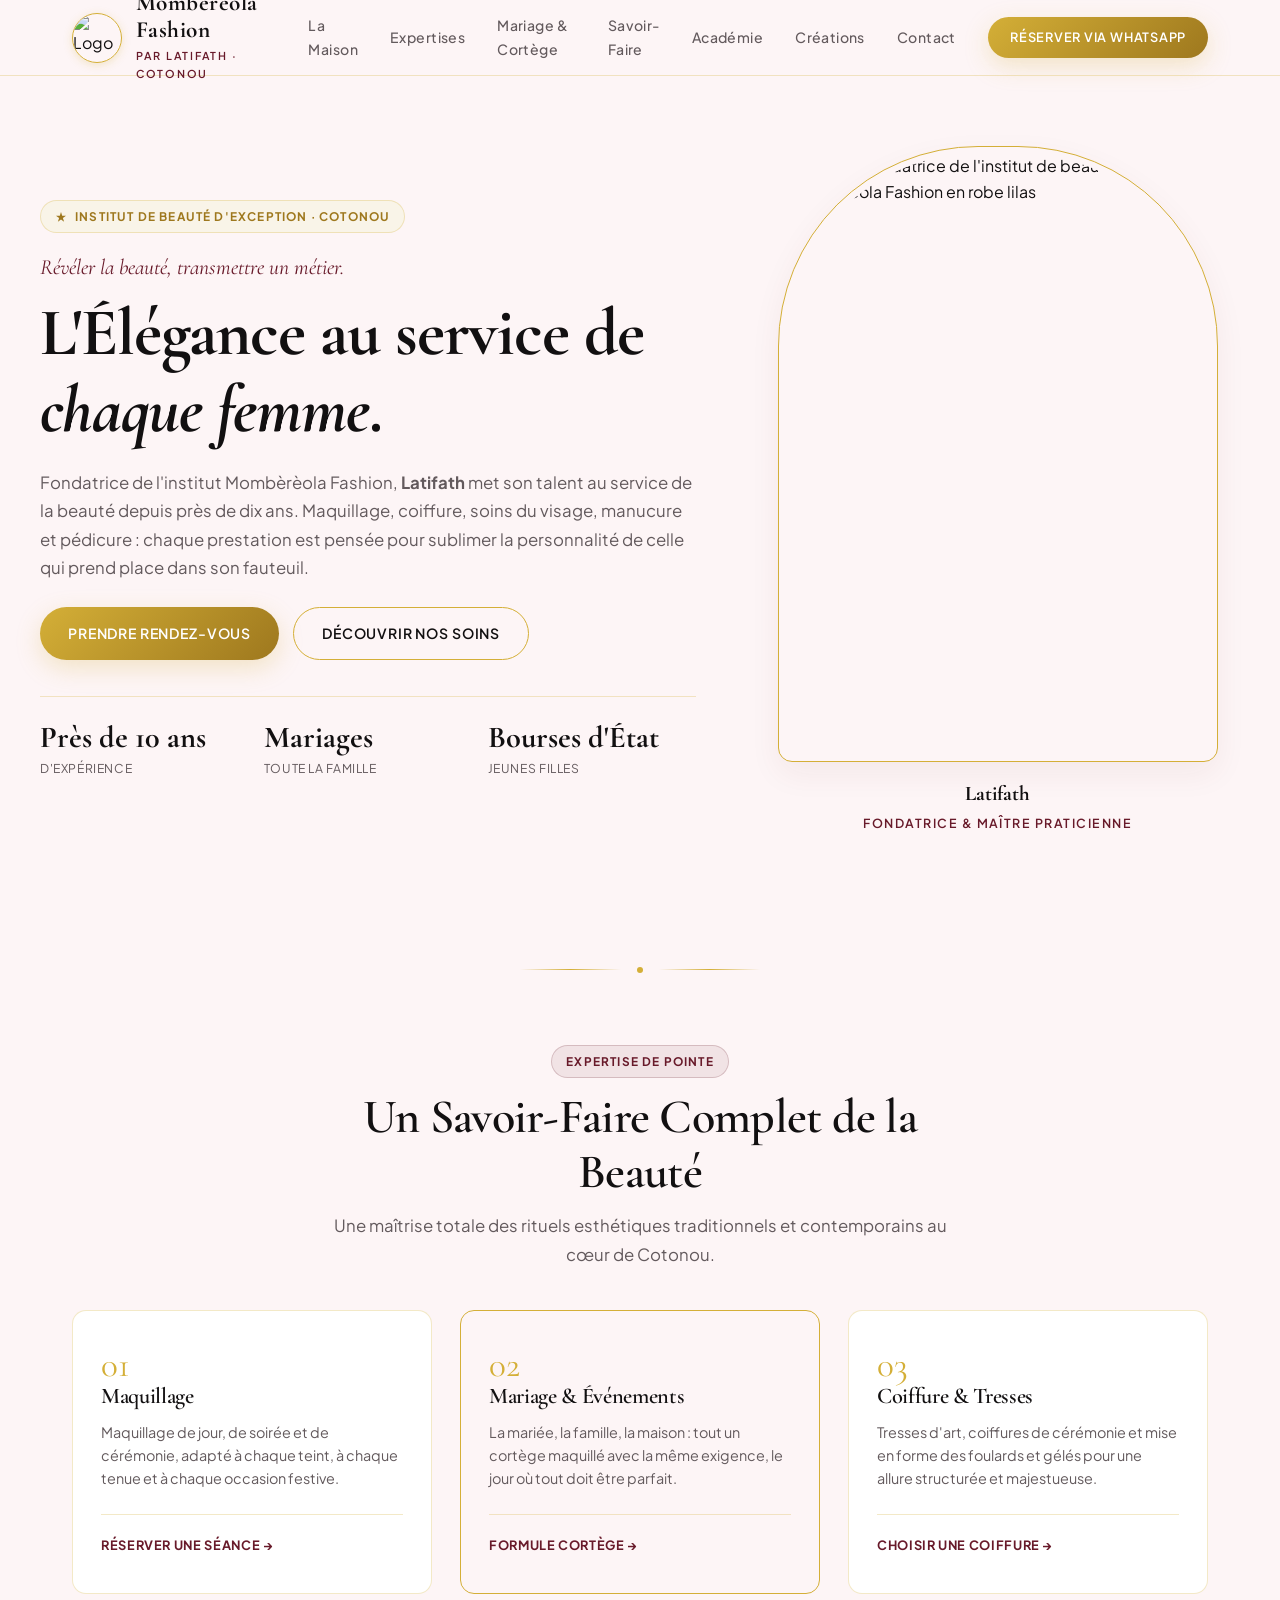
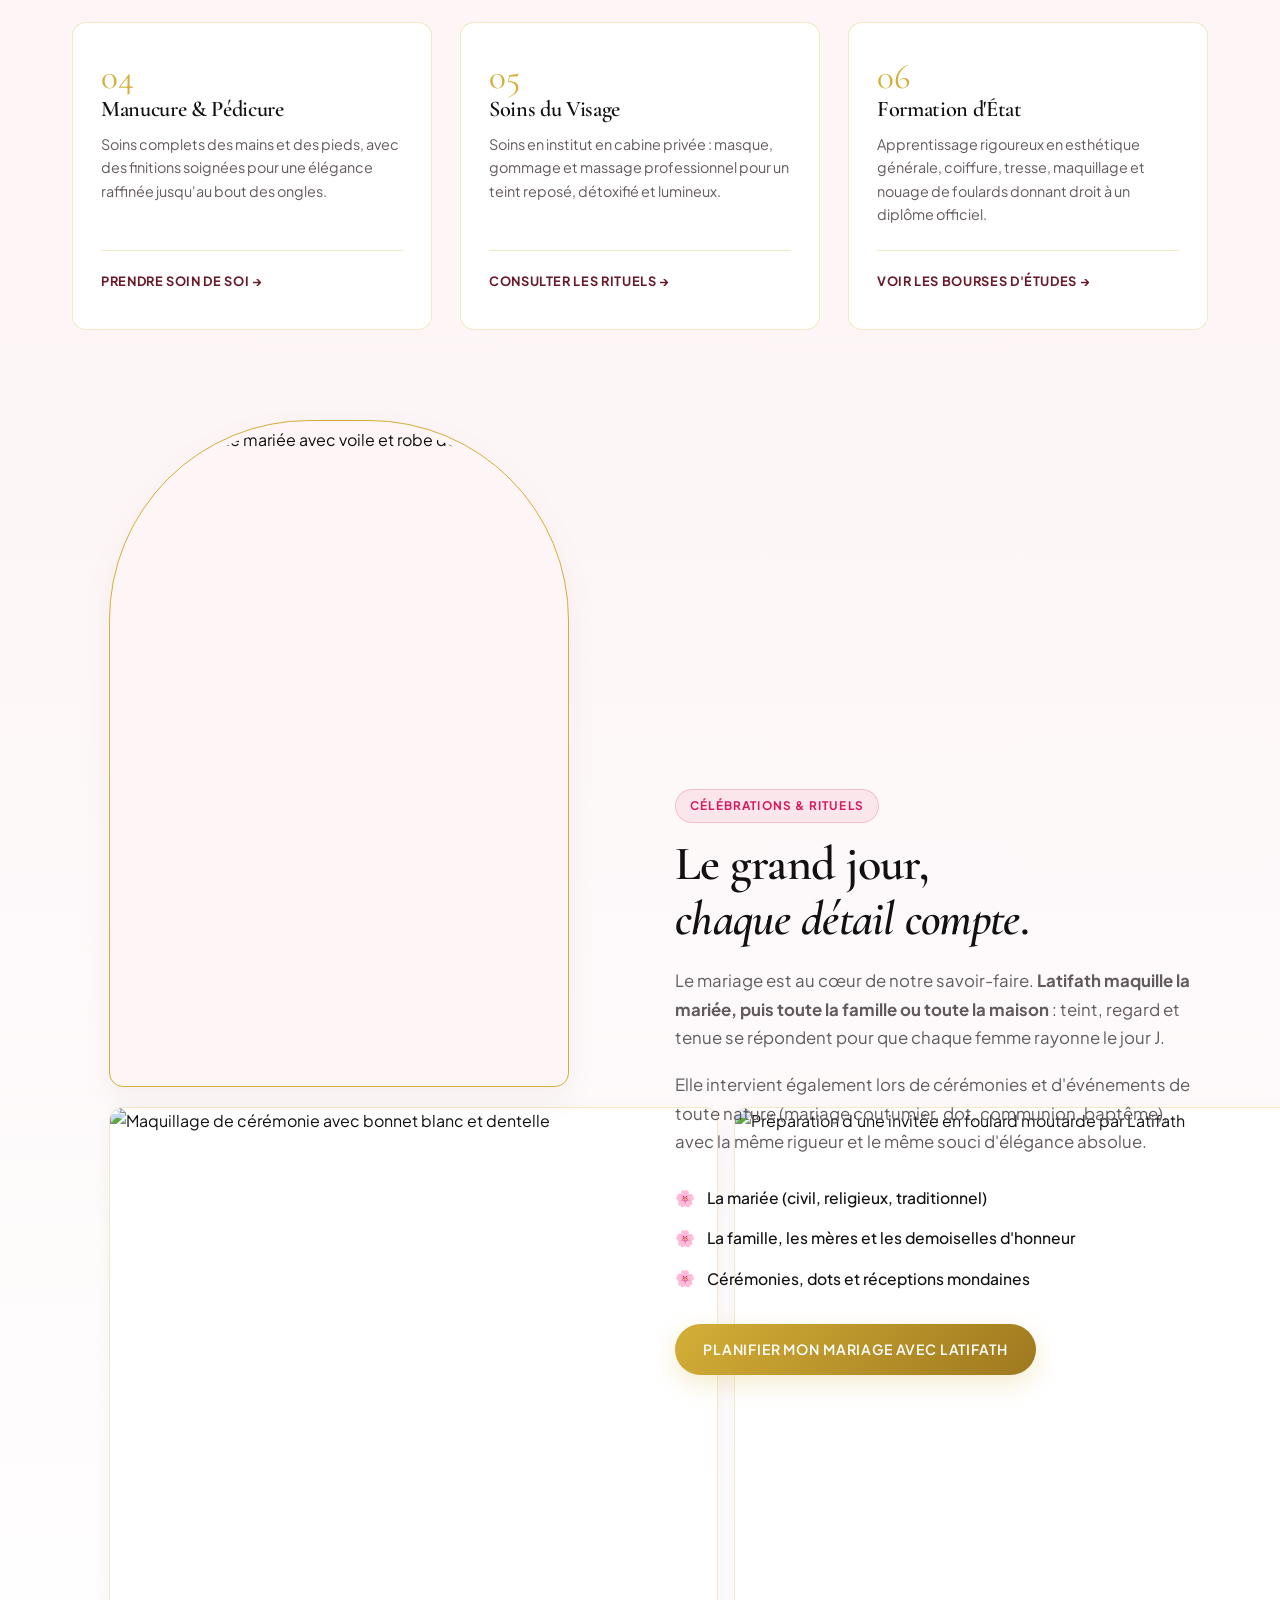
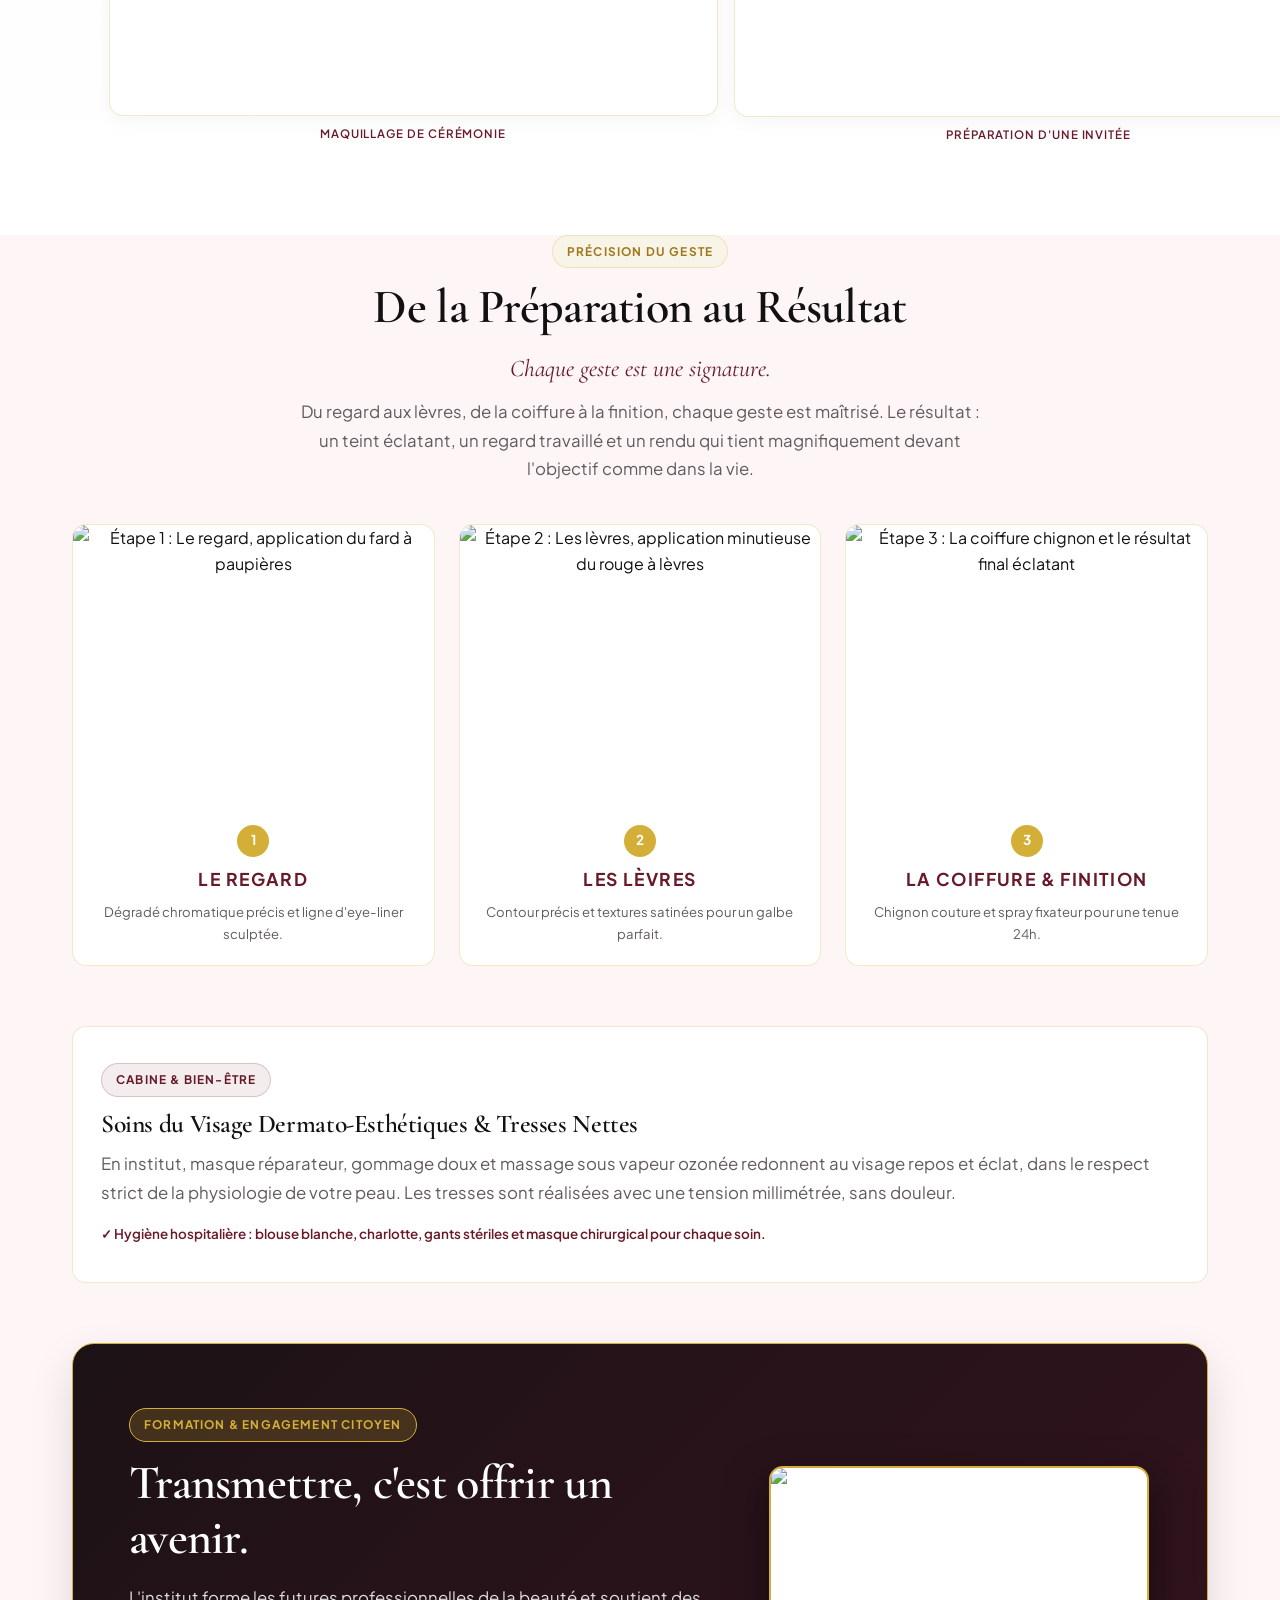
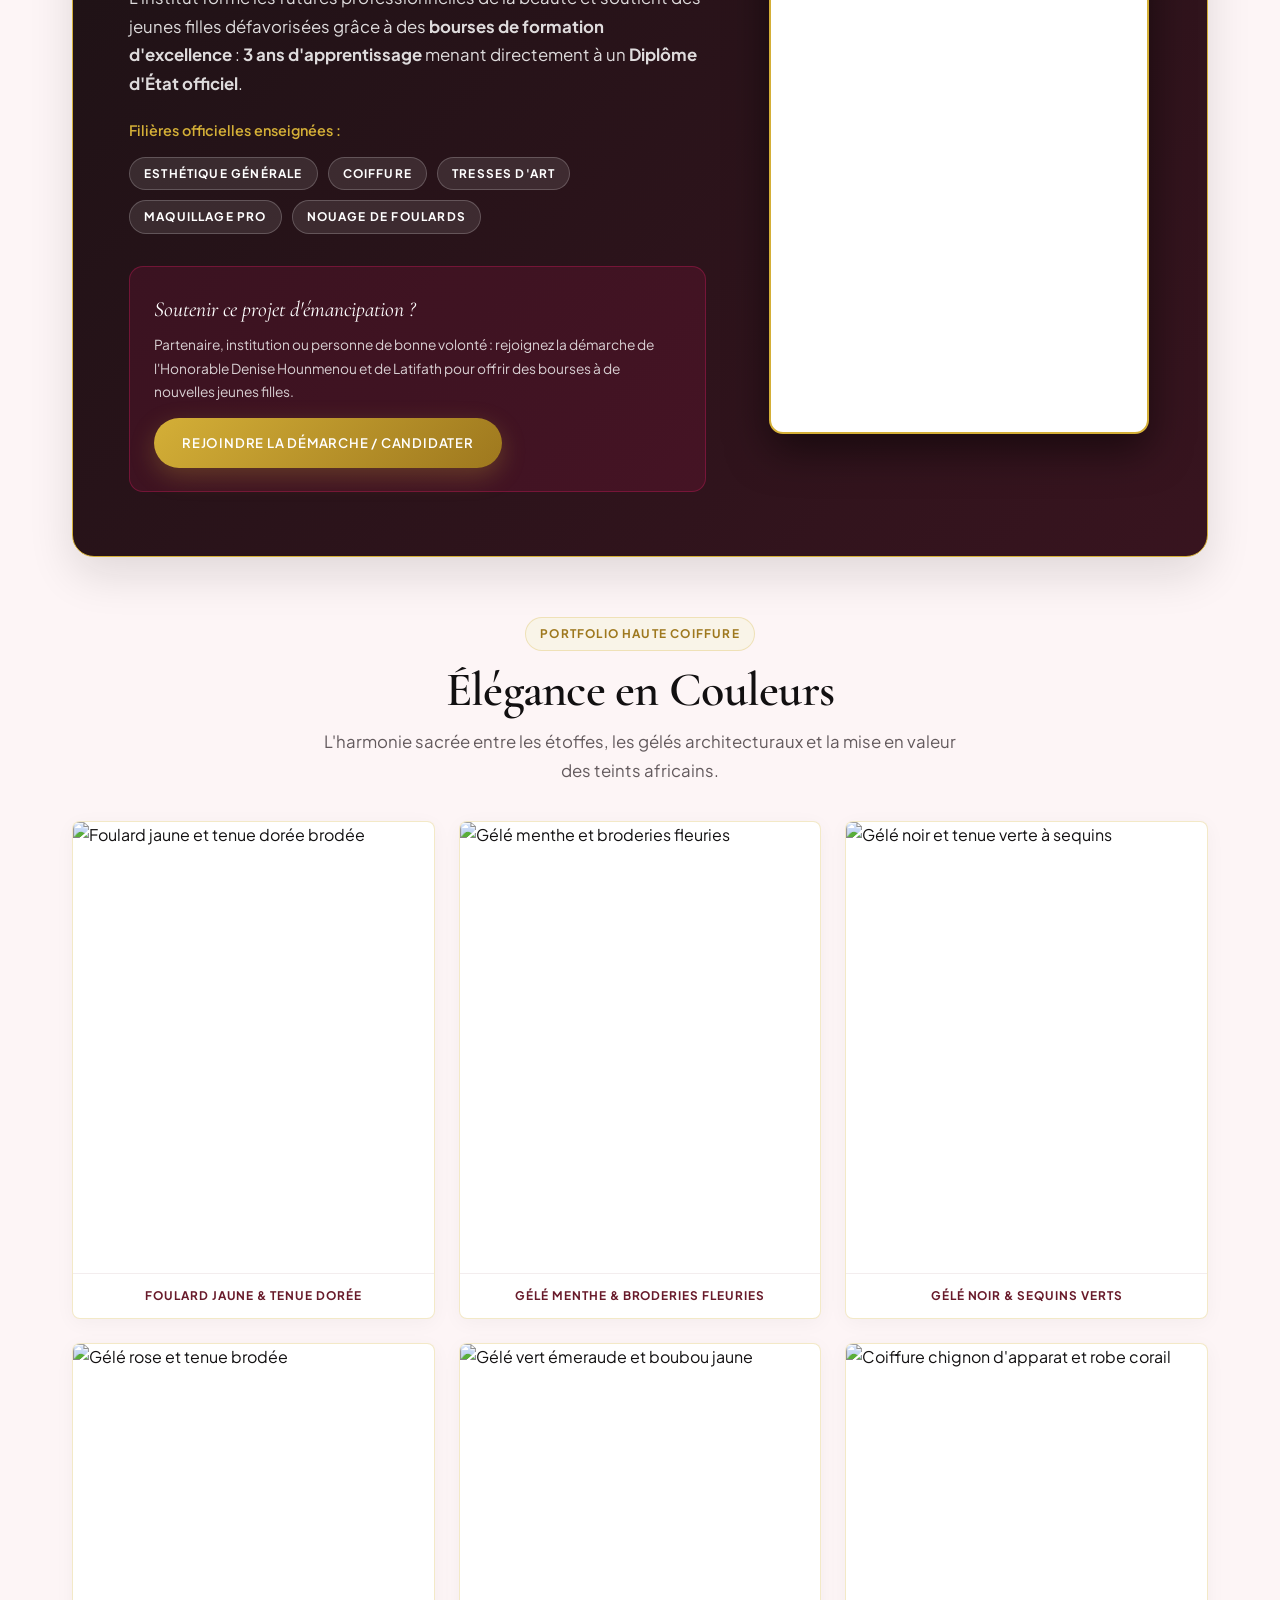
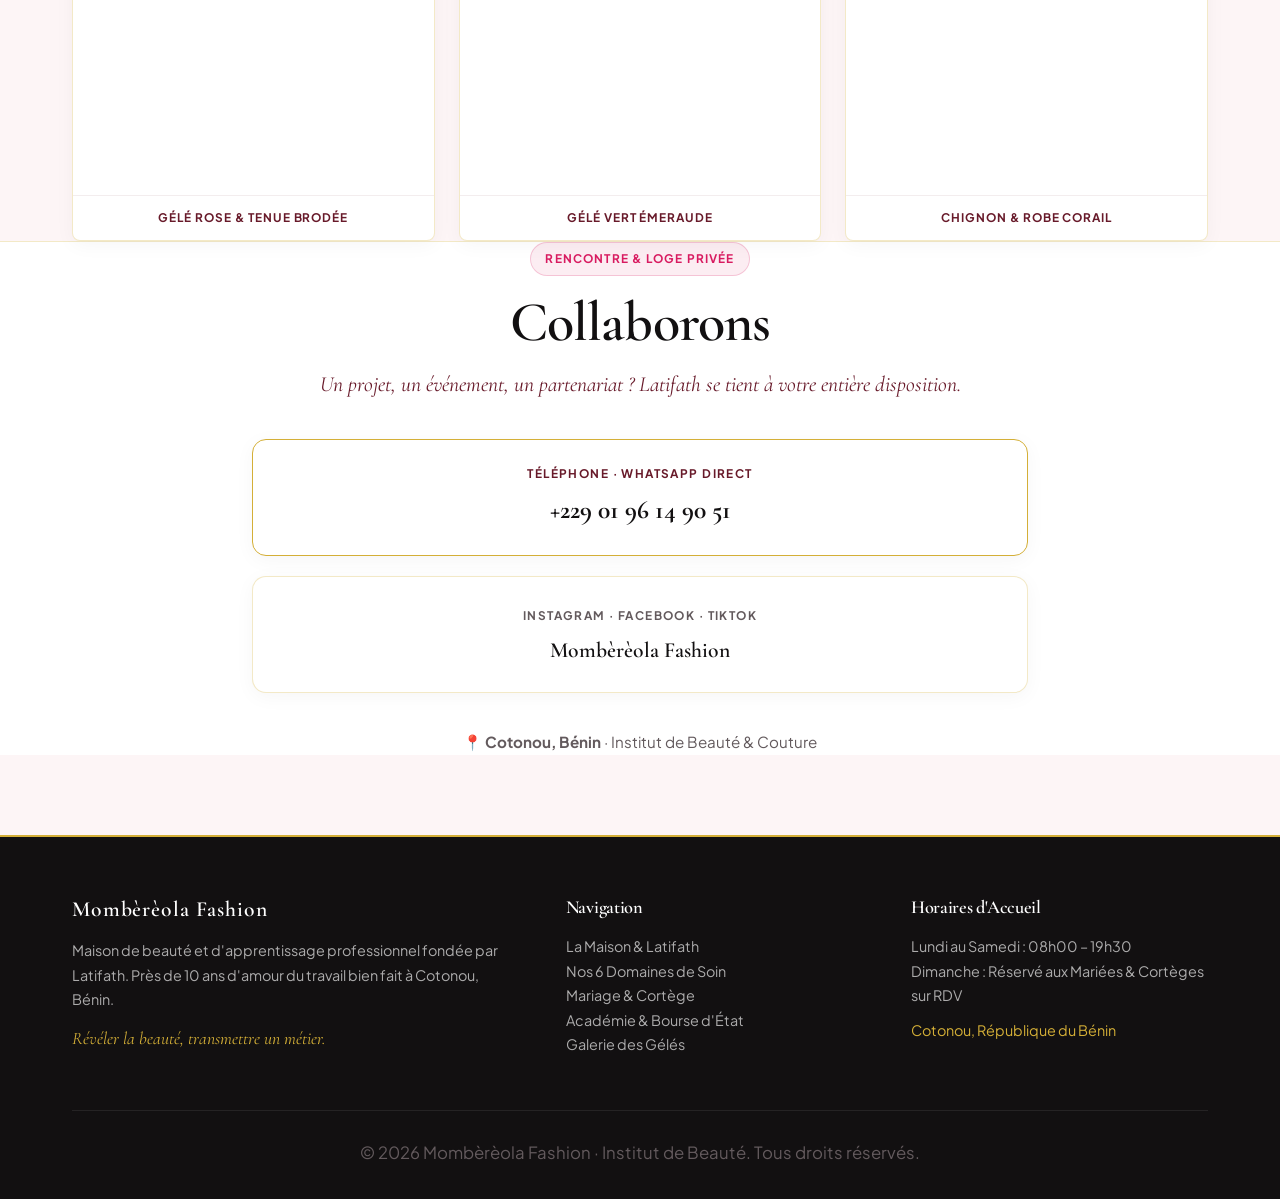
==== index.html @ 718129eb "Create index.html" ====
<!DOCTYPE html>
<html lang="fr" class="scroll-smooth">
<head>
  <meta charset="UTF-8">
  <meta name="viewport" content="width=device-width, initial-scale=1.0">
  <title>Mombèrèola Fashion | Institut de Beauté & Académie — Cotonou</title>
  <meta name="description" content="Maison de beauté fondée par Latifath à Cotonou. Près de 10 ans d'expertise en maquillage mariée, cortèges, gélé couture, tresses et formation professionnelle d'État.">
  <meta name="theme-color" content="#121011">

  <!-- Favicons officiels -->
  <link rel="icon" href="logo/favicon.ico" sizes="any">
  <link rel="icon" type="image/png" sizes="32x32" href="logo/favicon-32.png">
  <link rel="icon" type="image/png" sizes="192x192" href="logo/favicon-192.png">
  <link rel="apple-touch-icon" href="logo/apple-touch-icon.png">

  <!-- Open Graph / Réseaux sociaux -->
  <meta property="og:type" content="website">
  <meta property="og:title" content="Mombèrèola Fashion — Fondée par Latifath | Cotonou">
  <meta property="og:description" content="Révéler la beauté, transmettre un métier. Près de dix ans d'expertise au service de la femme béninoise.">
  <meta property="og:image" content="images/og-image-mombereola-fashion.jpg">
  <meta property="og:locale" content="fr_BJ">

  <!-- Typographies Google Fonts (Performance sans blocage) -->
  <link rel="preconnect" href="https://fonts.googleapis.com">
  <link rel="preconnect" href="https://fonts.gstatic.com" crossorigin>
  <link href="https://fonts.googleapis.com/css2?family=Cormorant+Garamond:ital,wght@0,400;0,600;0,700;1,400;1,600&family=Plus+Jakarta+Sans:wght@300;400;500;600;700&display=swap" rel="stylesheet">

  <!-- Feuilles de style modulaires du Jalon 1 -->
  <link rel="stylesheet" href="css/variables.css">
  <link rel="stylesheet" href="css/reset-base.css">
  <link rel="stylesheet" href="css/components.css">
  <link rel="stylesheet" href="css/layout.css">

  <!-- Styles éditoriaux spécifiques à la Page d'Accueil (Arches & Grille Portfolio) -->
  <style>
    /* ── L'Arche Romane Couture (Signature visuelle du Portfolio) ── */
    .arch-frame {
      position: relative;
      border-radius: 200px 200px var(--radius-md) var(--radius-md);
      overflow: hidden;
      border: 1.5px solid var(--c-gold);
      box-shadow: var(--shadow-card);
      background-color: var(--c-blush-soft);
      padding: 6px;
    }

    .arch-frame-inner {
      border-radius: 194px 194px calc(var(--radius-md) - 4px) calc(var(--radius-md) - 4px);
      overflow: hidden;
      width: 100%;
      height: 100%;
    }

    .arch-frame img {
      width: 100%;
      height: 100%;
      object-fit: cover;
      transition: transform 0.6s var(--ease-couture);
    }

    .arch-frame:hover img {
      transform: scale(1.03);
    }

    /* ── Hero Section ── */
    .hero-editorial {
      padding: 40px 0 70px;
    }

    .hero-editorial-grid {
      display: grid;
      grid-template-columns: 1fr;
      gap: 40px;
      align-items: center;
    }

    @media (min-width: 992px) {
      .hero-editorial-grid {
        grid-template-columns: 1.15fr 0.85fr;
        gap: 60px;
        padding: 30px 0;
      }
    }

    .founder-tagline {
      font-family: var(--font-serif);
      font-style: italic;
      font-size: 1.35rem;
      color: var(--c-bordeaux);
      margin-bottom: 8px;
    }

    .hero-stats-row {
      display: grid;
      grid-template-columns: repeat(3, 1fr);
      gap: 16px;
      margin-top: 36px;
      padding-top: 24px;
      border-top: 1px solid var(--c-gold-border);
    }

    .stat-item strong {
      font-family: var(--font-serif);
      font-size: clamp(1.4rem, 2.5vw, 1.9rem);
      color: var(--c-ink);
      display: block;
      line-height: 1.1;
    }

    .stat-item span {
      font-size: 0.76rem;
      color: var(--c-text-muted);
      text-transform: uppercase;
      letter-spacing: 0.05em;
    }

    /* ── Les 6 Domaines d'Expertise (Page 3 du Portfolio) ── */
    .expertise-grid {
      display: grid;
      grid-template-columns: 1fr;
      gap: 20px;
      margin-top: 40px;
    }

    @media (min-width: 640px) {
      .expertise-grid { grid-template-columns: repeat(2, 1fr); }
    }

    @media (min-width: 1024px) {
      .expertise-grid { grid-template-columns: repeat(3, 1fr); gap: 28px; }
    }

    .expertise-card {
      background: var(--c-white);
      border-radius: var(--radius-md);
      padding: 36px 28px;
      border: 1px solid var(--c-gold-border);
      position: relative;
      transition: var(--transition-smooth);
      display: flex;
      flex-direction: column;
      justify-content: space-between;
    }

    .expertise-card:hover {
      transform: translateY(-4px);
      box-shadow: var(--shadow-card);
      border-color: var(--c-gold);
    }

    .expertise-number {
      font-family: var(--font-serif);
      font-size: 2.2rem;
      color: var(--c-gold);
      line-height: 1;
      margin-bottom: 16px;
      font-weight: 400;
    }

    .expertise-card h3 {
      font-size: 1.4rem;
      margin-bottom: 12px;
      color: var(--c-ink);
    }

    .expertise-card p {
      font-size: 0.9rem;
      color: var(--c-text-muted);
      line-height: 1.6;
    }

    /* ── Section Mariage & Toute la Maison (Page 4 du Portfolio) ── */
    .wedding-focus {
      background: linear-gradient(180deg, var(--c-blush-soft) 0%, #FFFFFF 100%);
      padding: 90px 0;
      position: relative;
    }

    .wedding-grid {
      display: grid;
      grid-template-columns: 1fr;
      gap: 48px;
      align-items: center;
    }

    @media (min-width: 992px) {
      .wedding-grid {
        grid-template-columns: 1fr 1fr;
        gap: 70px;
      }
    }

    .wedding-checklist {
      list-style: none;
      margin: 28px 0;
      display: flex;
      flex-direction: column;
      gap: 14px;
    }

    .wedding-checklist li {
      display: flex;
      align-items: center;
      gap: 12px;
      font-size: 0.98rem;
      color: var(--c-ink);
      font-weight: 500;
    }

    .wedding-checklist li::before {
      content: "🌸";
      font-size: 1rem;
    }

    .wedding-gallery-duo {
      display: grid;
      grid-template-columns: 1fr 1fr;
      gap: 16px;
      margin-top: 20px;
    }

    .wedding-gallery-duo .caption {
      font-size: 0.72rem;
      text-transform: uppercase;
      letter-spacing: 0.08em;
      color: var(--c-bordeaux);
      margin-top: 8px;
      text-align: center;
      font-weight: 600;
    }

    /* ── Section Savoir-Faire Étape par Étape (Page 6 du Portfolio) ── */
    .steps-grid {
      display: grid;
      grid-template-columns: 1fr;
      gap: 24px;
      margin-top: 40px;
    }

    @media (min-width: 768px) {
      .steps-grid { grid-template-columns: repeat(3, 1fr); }
    }

    .step-card {
      background: var(--c-white);
      border-radius: var(--radius-md);
      overflow: hidden;
      border: 1px solid var(--c-gold-border);
      text-align: center;
    }

    .step-media {
      height: 280px;
      width: 100%;
      overflow: hidden;
    }

    .step-media img {
      width: 100%;
      height: 100%;
      object-fit: cover;
    }

    .step-body {
      padding: 20px;
    }

    .step-badge {
      display: inline-flex;
      align-items: center;
      justify-content: center;
      width: 32px;
      height: 32px;
      border-radius: 50%;
      background: var(--c-gold);
      color: var(--c-white);
      font-weight: 700;
      font-size: 0.85rem;
      margin-bottom: 8px;
    }

    .step-title {
      font-size: 1.1rem;
      text-transform: uppercase;
      letter-spacing: 0.08em;
      color: var(--c-bordeaux);
      font-weight: 700;
    }

    /* ── Section Académie & Bourse d'État (Page 8 du Portfolio) ── */
    .academy-banner {
      background: linear-gradient(135deg, #1C1215 0%, #38141F 100%);
      color: var(--c-white);
      border-radius: var(--radius-lg);
      padding: 48px 24px;
      border: 1px solid var(--c-gold);
      box-shadow: var(--shadow-floating);
      margin: 60px 0;
    }

    @media (min-width: 992px) {
      .academy-banner {
        padding: 64px 56px;
      }
    }

    .academy-flex {
      display: grid;
      grid-template-columns: 1fr;
      gap: 40px;
      align-items: center;
    }

    @media (min-width: 992px) {
      .academy-flex {
        grid-template-columns: 1.2fr 0.8fr;
        gap: 60px;
      }
    }

    .support-card {
      background: rgba(216, 27, 96, 0.12);
      border: 1px solid rgba(216, 27, 96, 0.35);
      border-radius: var(--radius-md);
      padding: 24px;
      margin-top: 32px;
    }

    /* ── Galerie de Gélés "Élégance en Couleurs" (Page 5 du Portfolio) ── */
    .gele-grid {
      display: grid;
      grid-template-columns: repeat(2, 1fr);
      gap: 16px;
      margin-top: 36px;
    }

    @media (min-width: 768px) {
      .gele-grid { grid-template-columns: repeat(3, 1fr); gap: 24px; }
    }

    .gele-card {
      background: var(--c-white);
      border-radius: var(--radius-sm);
      overflow: hidden;
      border: 1px solid var(--c-gold-border);
      box-shadow: var(--shadow-subtle);
      transition: var(--transition-smooth);
    }

    .gele-card:hover {
      transform: translateY(-4px);
      box-shadow: var(--shadow-card);
    }

    .gele-media {
      aspect-ratio: 4 / 5;
      overflow: hidden;
    }

    .gele-media img {
      width: 100%;
      height: 100%;
      object-fit: cover;
      transition: transform 0.5s ease;
    }

    .gele-card:hover .gele-media img {
      transform: scale(1.04);
    }

    .gele-caption {
      padding: 12px 14px;
      text-align: center;
      font-size: 0.74rem;
      font-weight: 700;
      letter-spacing: 0.08em;
      text-transform: uppercase;
      color: var(--c-bordeaux);
      border-top: 1px solid rgba(104, 26, 42, 0.08);
    }
  </style>

  <!-- Balisage SEO Local JSON-LD -->
  <script type="application/ld+json">
  {
    "@context": "https://schema.org",
    "@type": "BeautySalon",
    "name": "Mombèrèola Fashion",
    "founder": {
      "@type": "Person",
      "name": "Latifath"
    },
    "description": "Institut de beauté et de haute coiffure fondé par Latifath à Cotonou. Maquillage mariée et cérémonies, nouage de gélé, tresses d'art, soins dermatologiques et académie diplômante d'État.",
    "telephone": "+2290196149051",
    "address": {
      "@type": "PostalAddress",
      "addressLocality": "Cotonou",
      "addressCountry": "BJ"
    },
    "priceRange": "$$"
  }
  </script>
</head>

<body>

  <!-- ========================================================================
       1. EN-TÊTE & LOGO DE LUXE
       ======================================================================== -->
  <header class="site-header">
    <div class="container header-container">
      <a href="#accueil" class="brand-identity" aria-label="Mombèrèola Fashion Accueil">
        <img src="logo/logo-mombereola-fashion.png" alt="Logo de l'institut de beauté Mombèrèola Fashion" width="50" height="50">
        <div class="brand-text">
          <span class="brand-title">Mombèrèola Fashion</span>
          <p class="brand-sub">Par Latifath · Cotonou</p>
        </div>
      </a>

      <!-- Menu Ordinateur -->
      <nav class="desktop-nav" aria-label="Menu principal">
        <a href="#apropos" class="nav-link">La Maison</a>
        <a href="#expertises" class="nav-link">Expertises</a>
        <a href="#mariage" class="nav-link">Mariage & Cortège</a>
        <a href="#savoir-faire" class="nav-link">Savoir-Faire</a>
        <a href="#academie" class="nav-link">Académie</a>
        <a href="#couleurs" class="nav-link">Créations</a>
        <a href="#contact" class="nav-link">Contact</a>
        <a href="https://wa.me/2290196149051?text=Bonjour%20Madame%20Latifath%2C%20je%20souhaite%20prendre%20un%20rendez-vous%20%C3%A0%20l%27institut" 
           target="_blank" rel="noopener noreferrer" class="btn btn-gold" style="padding: 10px 22px; font-size: 0.8rem;">
          Réserver via WhatsApp
        </a>
      </nav>

      <!-- Bouton Menu Mobile -->
      <button class="burger-btn" id="burgerToggle" aria-label="Ouvrir le menu de navigation">
        <span class="burger-line"></span>
        <span class="burger-line"></span>
        <span class="burger-line"></span>
      </button>
    </div>
  </header>

  <main id="accueil">

    <!-- ========================================================================
       2. HERO SECTION — LATIFATH & L'INSTITUT (Pages 1 & 2 du Portfolio)
       ======================================================================== -->
    <section class="hero-editorial" id="apropos">
      <div class="container hero-editorial-grid">
        <div>
          <span class="badge badge-gold" style="margin-bottom: 16px;">
            <svg width="12" height="12" viewBox="0 0 24 24" fill="currentColor"><path d="M12 2l2.4 7.4h7.6l-6.2 4.5 2.4 7.4-6.2-4.5-6.2 4.5 2.4-7.4-6.2-4.5h7.6z"/></svg>
            Institut de Beauté d'Exception · Cotonou
          </span>

          <p class="founder-tagline">Révéler la beauté, transmettre un métier.</p>
          
          <h1 style="margin-bottom: 20px;">
            L'Élégance au service de <em>chaque femme</em>.
          </h1>

          <p style="margin-bottom: 24px; font-size: 1.05rem;">
            Fondatrice de l'institut Mombèrèola Fashion, <strong>Latifath</strong> met son talent au service de la beauté depuis près de dix ans. Maquillage, coiffure, soins du visage, manucure et pédicure : chaque prestation est pensée pour sublimer la personnalité de celle qui prend place dans son fauteuil.
          </p>

          <div style="display:flex; flex-wrap:wrap; gap:14px;">
            <a href="https://wa.me/2290196149051?text=Bonjour%20Madame%20Latifath%2C%20je%20souhaite%20r%C3%A9server%20une%20mise%20en%20beaut%C3%A9" 
               target="_blank" rel="noopener noreferrer" class="btn btn-gold">
              Prendre Rendez-vous
            </a>
            <a href="#expertises" class="btn btn-outline-gold">
              Découvrir nos Soins
            </a>
          </div>

          <!-- Chiffres Clés Authentiques du Portfolio -->
          <div class="hero-stats-row">
            <div class="stat-item">
              <strong>Près de 10 ans</strong>
              <span>D'expérience</span>
            </div>
            <div class="stat-item">
              <strong>Mariages</strong>
              <span>Toute la famille</span>
            </div>
            <div class="stat-item">
              <strong>Bourses d'État</strong>
              <span>Jeunes filles</span>
            </div>
          </div>
        </div>

        <!-- Portrait de Latifath en Arche Romane -->
        <div style="max-width: 440px; margin: 0 auto; width: 100%;">
          <div class="arch-frame" style="aspect-ratio: 4 / 5.6;">
            <div class="arch-frame-inner">
              <img src="images/portrait-robe-satin-lilas-studio-mombereola-fashion.webp" 
                   alt="Latifath, fondatrice de l'institut de beauté Mombèrèola Fashion en robe lilas" 
                   width="857" height="1200" fetchpriority="high">
            </div>
          </div>
          <div style="text-align: center; margin-top: 14px;">
            <p style="font-family: var(--font-serif); font-size: 1.3rem; font-weight: 700; color: var(--c-ink); margin-bottom: 2px;">
              Latifath
            </p>
            <p style="font-size: 0.78rem; text-transform: uppercase; letter-spacing: 0.12em; color: var(--c-bordeaux); font-weight: 600;">
              Fondatrice & Maître Praticienne
            </p>
          </div>
        </div>
      </div>
    </section>

    <div class="ornament-line"><span class="ornament-dot"></span></div>

    <!-- ========================================================================
       3. LES 6 DOMAINES D'EXPERTISE (Page 3 du Portfolio)
       ======================================================================== -->
    <section class="section-py" id="expertises" style="padding-top: 40px;">
      <div class="container">
        <div style="text-align: center; max-width: 640px; margin: 0 auto;">
          <span class="badge badge-bordeaux">Expertise de Pointe</span>
          <h2 style="margin-top: 12px; margin-bottom: 12px;">Un Savoir-Faire Complet de la Beauté</h2>
          <p>Une maîtrise totale des rituels esthétiques traditionnels et contemporains au cœur de Cotonou.</p>
        </div>

        <div class="expertise-grid">
          <!-- 01 Maquillage -->
          <article class="expertise-card">
            <div>
              <span class="expertise-number">01</span>
              <h3>Maquillage</h3>
              <p>Maquillage de jour, de soirée et de cérémonie, adapté à chaque teint, à chaque tenue et à chaque occasion festive.</p>
            </div>
            <div style="margin-top: 24px; padding-top: 16px; border-top: 1px solid var(--c-gold-border);">
              <a href="https://wa.me/2290196149051?text=Bonjour%20Madame%20Latifath%2C%20je%20souhaite%20r%C3%A9server%20une%20s%C3%A9ance%20Maquillage" 
                 target="_blank" rel="noopener noreferrer" style="font-size: 0.8rem; font-weight: 700; color: var(--c-bordeaux); text-transform: uppercase; letter-spacing: 0.05em;">
                Réserver une séance &rarr;
              </a>
            </div>
          </article>

          <!-- 02 Mariage & Événements -->
          <article class="expertise-card" style="background: var(--c-blush-soft); border-color: var(--c-gold);">
            <div>
              <span class="expertise-number">02</span>
              <h3>Mariage & Événements</h3>
              <p>La mariée, la famille, la maison : tout un cortège maquillé avec la même exigence, le jour où tout doit être parfait.</p>
            </div>
            <div style="margin-top: 24px; padding-top: 16px; border-top: 1px solid var(--c-gold-border);">
              <a href="https://wa.me/2290196149051?text=Bonjour%20Madame%20Latifath%2C%20je%20souhaite%20des%20informations%20pour%20un%20Mariage%20et%20Cort%C3%A8ge" 
                 target="_blank" rel="noopener noreferrer" style="font-size: 0.8rem; font-weight: 700; color: var(--c-bordeaux); text-transform: uppercase; letter-spacing: 0.05em;">
                Formule Cortège &rarr;
              </a>
            </div>
          </article>

          <!-- 03 Coiffure & Tresses -->
          <article class="expertise-card">
            <div>
              <span class="expertise-number">03</span>
              <h3>Coiffure & Tresses</h3>
              <p>Tresses d'art, coiffures de cérémonie et mise en forme des foulards et gélés pour une allure structurée et majestueuse.</p>
            </div>
            <div style="margin-top: 24px; padding-top: 16px; border-top: 1px solid var(--c-gold-border);">
              <a href="https://wa.me/2290196149051?text=Bonjour%20Madame%20Latifath%2C%20je%20souhaite%20r%C3%A9server%20pour%20Coiffure%20et%20Tresses" 
                 target="_blank" rel="noopener noreferrer" style="font-size: 0.8rem; font-weight: 700; color: var(--c-bordeaux); text-transform: uppercase; letter-spacing: 0.05em;">
                Choisir une coiffure &rarr;
              </a>
            </div>
          </article>

          <!-- 04 Manucure & Pédicure -->
          <article class="expertise-card">
            <div>
              <span class="expertise-number">04</span>
              <h3>Manucure & Pédicure</h3>
              <p>Soins complets des mains et des pieds, avec des finitions soignées pour une élégance raffinée jusqu'au bout des ongles.</p>
            </div>
            <div style="margin-top: 24px; padding-top: 16px; border-top: 1px solid var(--c-gold-border);">
              <a href="https://wa.me/2290196149051?text=Bonjour%20Madame%20Latifath%2C%20je%20souhaite%20r%C3%A9server%20une%20Manucure%20P%C3%A9dicure" 
                 target="_blank" rel="noopener noreferrer" style="font-size: 0.8rem; font-weight: 700; color: var(--c-bordeaux); text-transform: uppercase; letter-spacing: 0.05em;">
                Prendre soin de soi &rarr;
              </a>
            </div>
          </article>

          <!-- 05 Soins du Visage -->
          <article class="expertise-card">
            <div>
              <span class="expertise-number">05</span>
              <h3>Soins du Visage</h3>
              <p>Soins en institut en cabine privée : masque, gommage et massage professionnel pour un teint reposé, détoxifié et lumineux.</p>
            </div>
            <div style="margin-top: 24px; padding-top: 16px; border-top: 1px solid var(--c-gold-border);">
              <a href="https://wa.me/2290196149051?text=Bonjour%20Madame%20Latifath%2C%20je%20souhaite%20un%20Soin%20du%20Visage" 
                 target="_blank" rel="noopener noreferrer" style="font-size: 0.8rem; font-weight: 700; color: var(--c-bordeaux); text-transform: uppercase; letter-spacing: 0.05em;">
                Consulter les rituels &rarr;
              </a>
            </div>
          </article>

          <!-- 06 Formation Professionnelle -->
          <article class="expertise-card">
            <div>
              <span class="expertise-number">06</span>
              <h3>Formation d'État</h3>
              <p>Apprentissage rigoureux en esthétique générale, coiffure, tresse, maquillage et nouage de foulards donnant droit à un diplôme officiel.</p>
            </div>
            <div style="margin-top: 24px; padding-top: 16px; border-top: 1px solid var(--c-gold-border);">
              <a href="#academie" style="font-size: 0.8rem; font-weight: 700; color: var(--c-bordeaux); text-transform: uppercase; letter-spacing: 0.05em;">
                Voir les Bourses d'études &rarr;
              </a>
            </div>
          </article>
        </div>
      </div>
    </section>

    <!-- ========================================================================
       4. MARIAGE & TOUTE LA MAISON (Page 4 du Portfolio)
       ======================================================================== -->
    <section class="wedding-focus" id="mariage">
      <div class="container wedding-grid">
        <!-- Visuel Mariée en Arche -->
        <div style="max-width: 460px; margin: 0 auto; width: 100%;">
          <div class="arch-frame" style="aspect-ratio: 4 / 5.8;">
            <div class="arch-frame-inner">
              <img src="images/maquillage-mariee-voile-robe-de-mariage-mombereola-fashion.webp" 
                   alt="Maquillage de mariée avec voile et robe de mariage par Latifath" 
                   width="607" height="1080" loading="lazy">
            </div>
          </div>
          
          <div class="wedding-gallery-duo">
            <div>
              <div class="card-luxury" style="aspect-ratio: 1; overflow: hidden;">
                <img src="images/maquillage-naturel-bonnet-blanc-dentelle-mombereola-fashion.webp" 
                     alt="Maquillage de cérémonie avec bonnet blanc et dentelle" width="607" height="1080" loading="lazy" style="height:100%; object-fit:cover;">
              </div>
              <p class="caption">Maquillage de Cérémonie</p>
            </div>
            <div>
              <div class="card-luxury" style="aspect-ratio: 1; overflow: hidden;">
                <img src="images/maquillage-cliente-foulard-moutarde-preparation-02-mombereola-fashion.webp" 
                     alt="Préparation d'une invitée en foulard moutarde par Latifath" width="608" height="1080" loading="lazy" style="height:100%; object-fit:cover;">
              </div>
              <p class="caption">Préparation d'une Invitée</p>
            </div>
          </div>
        </div>

        <!-- Contenu Éditorial Mariage -->
        <div>
          <span class="badge badge-magenta">Célébrations & Rituels</span>
          <h2 style="margin-top: 14px; margin-bottom: 20px;">
            Le grand jour,<br><em>chaque détail compte</em>.
          </h2>

          <p style="margin-bottom: 18px; font-size: 1.05rem;">
            Le mariage est au cœur de notre savoir-faire. <strong>Latifath maquille la mariée, puis toute la famille ou toute la maison</strong> : teint, regard et tenue se répondent pour que chaque femme rayonne le jour J.
          </p>

          <p style="margin-bottom: 24px;">
            Elle intervient également lors de cérémonies et d'événements de toute nature (mariage coutumier, dot, communion, baptême), avec la même rigueur et le même souci d'élégance absolue.
          </p>

          <ul class="wedding-checklist">
            <li>La mariée (civil, religieux, traditionnel)</li>
            <li>La famille, les mères et les demoiselles d'honneur</li>
            <li>Cérémonies, dots et réceptions mondaines</li>
          </ul>

          <div style="margin-top: 32px;">
            <a href="https://wa.me/2290196149051?text=Bonjour%20Madame%20Latifath%2C%20je%20souhaite%20r%C3%A9server%20la%20prestation%20Mari%C3%A9e%20et%20Cort%C3%A8ge%20de%20Famille" 
               target="_blank" rel="noopener noreferrer" class="btn btn-gold">
              Planifier Mon Mariage avec Latifath
            </a>
          </div>
        </div>
      </div>
    </section>

    <!-- ========================================================================
       5. SAVOIR-FAIRE : « CHAQUE GESTE EST UNE SIGNATURE » (Page 6 & 7)
       ======================================================================== -->
    <section class="section-py" id="savoir-faire">
      <div class="container">
        <div style="text-align: center; max-width: 680px; margin: 0 auto;">
          <span class="badge badge-gold">Précision du Geste</span>
          <h2 style="margin-top: 12px; margin-bottom: 14px;">De la Préparation au Résultat</h2>
          <p class="founder-tagline" style="font-size: 1.5rem; margin-bottom: 8px;">Chaque geste est une signature.</p>
          <p>
            Du regard aux lèvres, de la coiffure à la finition, chaque geste est maîtrisé. Le résultat : un teint éclatant, un regard travaillé et un rendu qui tient magnifiquement devant l'objectif comme dans la vie.
          </p>
        </div>

        <!-- Étapes 1, 2, 3 -->
        <div class="steps-grid">
          <div class="step-card">
            <div class="step-media">
              <img src="images/maquillage-yeux-fard-violet-application-01-mombereola-fashion.webp" 
                   alt="Étape 1 : Le regard, application du fard à paupières" width="607" height="1080" loading="lazy">
            </div>
            <div class="step-body">
              <span class="step-badge">1</span>
              <p class="step-title">Le Regard</p>
              <p style="font-size: 0.82rem; margin-top: 6px;">Dégradé chromatique précis et ligne d'eye-liner sculptée.</p>
            </div>
          </div>

          <div class="step-card">
            <div class="step-media">
              <img src="images/maquillage-levres-application-rouge-a-levres-mombereola-fashion.webp" 
                   alt="Étape 2 : Les lèvres, application minutieuse du rouge à lèvres" width="607" height="1080" loading="lazy">
            </div>
            <div class="step-body">
              <span class="step-badge">2</span>
              <p class="step-title">Les Lèvres</p>
              <p style="font-size: 0.82rem; margin-top: 6px;">Contour précis et textures satinées pour un galbe parfait.</p>
            </div>
          </div>

          <div class="step-card">
            <div class="step-media">
              <img src="images/maquillage-teint-eclatant-resultat-final-robe-corail-mombereola-fashion.webp" 
                   alt="Étape 3 : La coiffure chignon et le résultat final éclatant" width="607" height="1080" loading="lazy">
            </div>
            <div class="step-body">
              <span class="step-badge">3</span>
              <p class="step-title">La Coiffure & Finition</p>
              <p style="font-size: 0.82rem; margin-top: 6px;">Chignon couture et spray fixateur pour une tenue 24h.</p>
            </div>
          </div>
        </div>

        <!-- Encadré Cabine Soins du Visage & Tresses d'art (Page 7) -->
        <div style="margin-top: 60px; background: var(--c-white); border-radius: var(--radius-md); padding: 36px 28px; border: 1px solid var(--c-gold-border);">
          <div style="display:grid; grid-template-columns: 1fr; gap: 32px; align-items:center;">
            <div>
              <span class="badge badge-bordeaux">Cabine & Bien-Être</span>
              <h3 style="font-size: 1.6rem; margin: 12px 0;">Soins du Visage Dermato-Esthétiques & Tresses Nettes</h3>
              <p style="margin-bottom: 16px;">
                En institut, masque réparateur, gommage doux et massage sous vapeur ozonée redonnent au visage repos et éclat, dans le respect strict de la physiologie de votre peau. Les tresses sont réalisées avec une tension millimétrée, sans douleur.
              </p>
              <p style="font-size: 0.84rem; color: var(--c-bordeaux); font-weight: 600;">
                ✓ Hygiène hospitalière : blouse blanche, charlotte, gants stériles et masque chirurgical pour chaque soin.
              </p>
            </div>
          </div>
        </div>
      </div>
    </section>

    <!-- ========================================================================
       6. L'ACADÉMIE & LA BOURSE DENISE HOUNMENOU (Page 8 du Portfolio)
       ======================================================================== -->
    <section class="container" id="academie">
      <div class="academy-banner">
        <div class="academy-flex">
          <div>
            <span class="badge" style="background: rgba(212, 175, 55, 0.2); color: var(--c-gold); border: 1px solid var(--c-gold);">
              Formation & Engagement Citoyen
            </span>
            <h2 style="color: var(--c-white); margin-top: 14px; margin-bottom: 18px;">
              Transmettre, c'est offrir un avenir.
            </h2>
            <p style="color: rgba(255, 255, 255, 0.85); margin-bottom: 20px;">
              L'institut forme les futures professionnelles de la beauté et soutient des jeunes filles défavorisées grâce à des <strong>bourses de formation d'excellence</strong> : <strong>3 ans d'apprentissage</strong> menant directement à un <strong>Diplôme d'État officiel</strong>.
            </p>

            <p style="font-size: 0.9rem; color: var(--c-gold); font-weight: 600; margin-bottom: 14px;">
              Filières officielles enseignées :
            </p>
            <div style="display:flex; flex-wrap:wrap; gap:10px; margin-bottom: 28px;">
              <span class="badge badge-bordeaux" style="background:rgba(255,255,255,0.1); color:#FFF; border-color:rgba(255,255,255,0.2);">Esthétique générale</span>
              <span class="badge badge-bordeaux" style="background:rgba(255,255,255,0.1); color:#FFF; border-color:rgba(255,255,255,0.2);">Coiffure</span>
              <span class="badge badge-bordeaux" style="background:rgba(255,255,255,0.1); color:#FFF; border-color:rgba(255,255,255,0.2);">Tresses d'art</span>
              <span class="badge badge-bordeaux" style="background:rgba(255,255,255,0.1); color:#FFF; border-color:rgba(255,255,255,0.2);">Maquillage pro</span>
              <span class="badge badge-bordeaux" style="background:rgba(255,255,255,0.1); color:#FFF; border-color:rgba(255,255,255,0.2);">Nouage de foulards</span>
            </div>

            <div class="support-card">
              <p style="font-family: var(--font-serif); font-size: 1.35rem; font-style: italic; color: #FFFFFF; margin-bottom: 6px;">
                Soutenir ce projet d'émancipation ?
              </p>
              <p style="font-size: 0.86rem; color: rgba(255,255,255,0.8); margin-bottom: 14px;">
                Partenaire, institution ou personne de bonne volonté : rejoignez la démarche de l'Honorable Denise Hounmenou et de Latifath pour offrir des bourses à de nouvelles jeunes filles.
              </p>
              <a href="https://wa.me/2290196149051?text=Bonjour%20Madame%20Latifath%2C%20je%20souhaite%20des%20informations%20concernant%20les%20Bourses%20de%20Formation" 
                 target="_blank" rel="noopener noreferrer" class="btn btn-gold" style="font-size: 0.82rem;">
                Rejoindre la démarche / Candidater
              </a>
            </div>
          </div>

          <!-- Affiche Officielle de la Bourse -->
          <div style="max-width: 380px; margin: 0 auto; width: 100%;">
            <div class="card-luxury" style="border: 2px solid var(--c-gold); box-shadow: 0 16px 40px rgba(0,0,0,0.5);">
              <img src="images/flyer-bourse-formation-esthetique-coiffure-maquillage-mombereola-fashion.webp" 
                   alt="Affiche officielle de la bourse de formation offerte par l'Honorable Denise Hounmenou" 
                   width="720" height="1080" loading="lazy">
            </div>
          </div>
        </div>
      </div>
    </section>

    <!-- ========================================================================
       7. RÉALISATIONS : « ÉLÉGANCE EN COULEURS » (Page 5 du Portfolio)
       ======================================================================== -->
    <section class="section-py" id="couleurs">
      <div class="container">
        <div style="text-align: center; max-width: 640px; margin: 0 auto;">
          <span class="badge badge-gold">Portfolio Haute Coiffure</span>
          <h2 style="margin-top: 12px; margin-bottom: 10px;">Élégance en Couleurs</h2>
          <p>L'harmonie sacrée entre les étoffes, les gélés architecturaux et la mise en valeur des teints africains.</p>
        </div>

        <div class="gele-grid">
          <!-- 1. Foulard Jaune & Tenue Dorée -->
          <div class="gele-card">
            <div class="gele-media">
              <img src="images/maquillage-glamour-foulard-jaune-tenue-doree-mombereola-fashion.webp" 
                   alt="Foulard jaune et tenue dorée brodée" width="606" height="1080" loading="lazy">
            </div>
            <p class="gele-caption">Foulard Jaune & Tenue Dorée</p>
          </div>

          <!-- 2. Gélé Menthe & Broderies Fleuries -->
          <div class="gele-card">
            <div class="gele-media">
              <img src="images/maquillage-soiree-gele-vert-d-eau-tenue-fleurs-mombereola-fashion.webp" 
                   alt="Gélé menthe et broderies fleuries" width="606" height="1080" loading="lazy">
            </div>
            <p class="gele-caption">Gélé Menthe & Broderies Fleuries</p>
          </div>

          <!-- 3. Gélé Noir & Sequins Verts -->
          <div class="gele-card">
            <div class="gele-media">
              <img src="images/maquillage-glamour-gele-noir-tenue-verte-mombereola-fashion.webp" 
                   alt="Gélé noir et tenue verte à sequins" width="606" height="1080" loading="lazy">
            </div>
            <p class="gele-caption">Gélé Noir & Sequins Verts</p>
          </div>

          <!-- 4. Gélé Rose & Tenue Brodée -->
          <div class="gele-card">
            <div class="gele-media">
              <img src="images/maquillage-ceremonie-gele-rose-tenue-brodee-mombereola-fashion.webp" 
                   alt="Gélé rose et tenue brodée" width="606" height="1080" loading="lazy">
            </div>
            <p class="gele-caption">Gélé Rose & Tenue Brodée</p>
          </div>

          <!-- 5. Gélé Vert Émeraude -->
          <div class="gele-card">
            <div class="gele-media">
              <img src="images/maquillage-fete-gele-vert-boubou-jaune-mombereola-fashion.webp" 
                   alt="Gélé vert émeraude et boubou jaune" width="607" height="1080" loading="lazy">
            </div>
            <p class="gele-caption">Gélé Vert Émeraude</p>
          </div>

          <!-- 6. Chignon & Robe Corail -->
          <div class="gele-card">
            <div class="gele-media">
              <img src="images/portrait-maquillage-coiffure-chignon-robe-corail-mombereola-fashion.webp" 
                   alt="Coiffure chignon d'apparat et robe corail" width="795" height="1200" loading="lazy">
            </div>
            <p class="gele-caption">Chignon & Robe Corail</p>
          </div>
        </div>
      </div>
    </section>

    <!-- ========================================================================
       8. CONTACT & COLLABORONS (Page 9 du Portfolio)
       ======================================================================== -->
    <section class="section-py" id="contact" style="background-color: var(--c-white); border-top: 1px solid var(--c-gold-border);">
      <div class="container" style="max-width: 840px; text-align: center;">
        <span class="badge badge-magenta">Rencontre & Loge Privée</span>
        
        <h2 style="font-size: clamp(2.4rem, 5vw, 3.5rem); margin-top: 14px; margin-bottom: 12px;">
          Collaborons
        </h2>
        
        <p class="founder-tagline" style="font-size: 1.35rem; margin-bottom: 36px;">
          Un projet, un événement, un partenariat ? Latifath se tient à votre entière disposition.
        </p>

        <div style="display:grid; grid-template-columns: 1fr; gap: 20px; margin-bottom: 36px;">
          <!-- Bouton Téléphone / WhatsApp Principal -->
          <a href="https://wa.me/2290196149051?text=Bonjour%20Madame%20Latifath%2C%20je%20vous%20contacte%20depuis%20le%20site%20officiel" 
             target="_blank" rel="noopener noreferrer" 
             class="card-luxury" style="padding: 24px; display:flex; flex-direction:column; align-items:center; gap:6px; border-color: var(--c-gold);">
            <span style="font-size: 0.74rem; font-weight: 700; letter-spacing: 0.12em; text-transform: uppercase; color: var(--c-bordeaux);">
              Téléphone · WhatsApp Direct
            </span>
            <strong style="font-size: 1.6rem; color: var(--c-ink); font-family: var(--font-serif);">
              +229 01 96 14 90 51
            </strong>
          </a>

          <!-- Réseaux Sociaux -->
          <div class="card-luxury" style="padding: 24px;">
            <span style="font-size: 0.74rem; font-weight: 700; letter-spacing: 0.12em; text-transform: uppercase; color: var(--c-text-muted);">
              Instagram · Facebook · TikTok
            </span>
            <p style="font-size: 1.35rem; color: var(--c-ink); font-family: var(--font-serif); font-weight: 600; margin-top: 4px;">
              Mombèrèola Fashion
            </p>
          </div>
        </div>

        <p style="font-size: 0.95rem; color: var(--c-text-muted);">
          📍 <strong>Cotonou, Bénin</strong> · Institut de Beauté & Couture
        </p>
      </div>
    </section>

  </main>

  <!-- ========================================================================
       9. PIED DE PAGE HAUTE MAISON
       ======================================================================== -->
  <footer class="site-footer">
    <div class="container">
      <div class="footer-grid">
        <div class="footer-col">
          <h4 style="font-family: var(--font-serif); letter-spacing: 0.04em;">Mombèrèola Fashion</h4>
          <p style="margin-bottom: 12px;">
            Maison de beauté et d'apprentissage professionnel fondée par Latifath. Près de 10 ans d'amour du travail bien fait à Cotonou, Bénin.
          </p>
          <p class="founder-tagline" style="color: var(--c-gold); font-size: 1.1rem;">
            Révéler la beauté, transmettre un métier.
          </p>
        </div>

        <div class="footer-col">
          <h4 style="font-size: 1.15rem;">Navigation</h4>
          <p><a href="#apropos">La Maison & Latifath</a></p>
          <p><a href="#expertises">Nos 6 Domaines de Soin</a></p>
          <p><a href="#mariage">Mariage & Cortège</a></p>
          <p><a href="#academie">Académie & Bourse d'État</a></p>
          <p><a href="#couleurs">Galerie des Gélés</a></p>
        </div>

        <div class="footer-col">
          <h4 style="font-size: 1.15rem;">Horaires d'Accueil</h4>
          <p>Lundi au Samedi : 08h00 – 19h30</p>
          <p>Dimanche : Réservé aux Mariées & Cortèges sur RDV</p>
          <p style="margin-top: 10px; color: var(--c-gold);">Cotonou, République du Bénin</p>
        </div>
      </div>

      <div class="footer-bottom">
        <p>&copy; <span id="yearPlaceholder"></span> Mombèrèola Fashion · Institut de Beauté. Tous droits réservés.</p>
      </div>
    </div>
  </footer>

  <!-- ========================================================================
       10. BARRE MOBILE FLOTTANTE (CONVERSION 4G WHATSAPP)
       ======================================================================== -->
  <aside class="mobile-concierge-bar" aria-label="Action rapide mobile">
    <a href="tel:+2290196149051" class="mobile-call-action" aria-label="Appeler Latifath au salon">
      <svg width="20" height="20" viewBox="0 0 24 24" fill="none" stroke="currentColor" stroke-width="2"><path d="M22 16.92v3a2 2 0 0 1-2.18 2 19.79 19.79 0 0 1-8.63-3.07 19.5 19.5 0 0 1-6-6 19.79 19.79 0 0 1-3.07-8.67A2 2 0 0 1 4.11 2h3a2 2 0 0 1 2 1.72 12.84 12.84 0 0 0 .7 2.81 2 2 0 0 1-.45 2.11L8.09 9.91a16 16 0 0 0 6 6l1.27-1.27a2 2 0 0 1 2.11-.45 12.84 12.84 0 0 0 2.81.7A2 2 0 0 1 22 16.92z"/></svg>
    </a>
    <a href="https://wa.me/2290196149051?text=Bonjour%20Madame%20Latifath%2C%20je%20souhaite%20r%C3%A9server%20un%20rendez-vous%20%C3%A0%20l%27institut" 
       target="_blank" rel="noopener noreferrer" class="mobile-whatsapp-action">
      <svg width="20" height="20" viewBox="0 0 24 24" fill="currentColor"><path d="M12.04 2c-5.46 0-9.91 4.45-9.91 9.91 0 1.75.46 3.45 1.32 4.95L2.05 22l5.25-1.38c1.45.79 3.08 1.21 4.74 1.21 5.46 0 9.91-4.45 9.91-9.91 0-2.65-1.03-5.14-2.9-7.01A9.82 9.82 0 0 0 12.04 2zm0 18.14c-1.48 0-2.93-.4-4.2-1.15l-.3-.18-3.12.82.83-3.04-.2-.31a8.12 8.12 0 0 1-1.25-4.37c0-4.49 3.65-8.14 8.14-8.14 2.18 0 4.22.85 5.76 2.39a8.08 8.08 0 0 1 2.38 5.75c0 4.49-3.65 8.14-8.14 8.14z"/></svg>
      Réserver avec Latifath
    </a>
  </aside>

  <!-- Script Vanilla Ultra-Léger (Sans Dépendance) -->
  <script>
    // Année dynamique
    document.getElementById('yearPlaceholder').textContent = new Date().getFullYear();

    // Menu Mobile Simple & Fluide
    const burgerToggle = document.getElementById('burgerToggle');
    const desktopNav = document.querySelector('.desktop-nav');

    burgerToggle.addEventListener('click', () => {
      const isVisible = desktopNav.style.display === 'flex';
      desktopNav.style.display = isVisible ? 'none' : 'flex';
      desktopNav.style.flexDirection = 'column';
      desktopNav.style.position = 'absolute';
      desktopNav.style.top = 'var(--header-height)';
      desktopNav.style.left = '0';
      desktopNav.style.right = '0';
      desktopNav.style.background = '#FFFFFF';
      desktopNav.style.padding = '24px';
      desktopNav.style.boxShadow = 'var(--shadow-floating)';
      desktopNav.style.borderBottom = '1px solid var(--c-gold-border)';
    });
  </script>

</body>
</html>
---- css/variables.css ----
/* ==========================================================================
   MOMBÈRÈOLA FASHION — DESIGN SYSTEM TOKENS
   Identité chromatique extraite directement du logo officiel
   ========================================================================== */

:root {
  /* ── 1. NUANCIER DU LOGO OFFICIEL ── */
  --c-ink:            #121011; /* Noir encre calligraphique (traits, regard, typographie) */
  --c-bordeaux:       #681A2A; /* Bordeaux impérial (feuilles du médaillon floral) */
  --c-bordeaux-dark:  #4A101C; /* Nuance profonde pour contrastes de luxe */
  --c-magenta:        #D81B60; /* Rose fuchsia vibrant (fleur sculptée et lèvres) */
  --c-magenta-glow:   rgba(216, 27, 96, 0.25);
  
  --c-blush-pastel:   #F8D7DE; /* Rose pastel tendre (pétales de cerisier) */
  --c-blush-soft:     #FDF5F6; /* Voile rosé très doux (fonds éditoriaux, soie) */
  --c-white:          #FFFFFF; /* Blanc nacré (centre lumineux du médaillon) */

  /* ── 2. ORS & ANNEAUX PRÉCIEUX ── */
  --c-gold:           #D4AF37; /* Or chaud ciselé du double anneau */
  --c-gold-dark:      #9E781E; /* Ombrage or pour le relief et le biseautage */
  --c-gold-light:     #F9F4E8; /* Éclat d'or pâle pour les badges et surbrillances */
  --c-gold-border:    rgba(212, 175, 55, 0.28); /* Liseré doré haute précision */

  /* ── 3. COULEURS FONCTIONNELLES & CONVERSIONS ── */
  --c-text-primary:   var(--c-ink);
  --c-text-muted:     #635A5D; /* Gris chaud teinté bordeaux pour la lisibilité */
  --c-text-light:     #8C8285;
  --c-wa-green:       #25D366; /* Vert officiel WhatsApp Business */
  --c-wa-green-hover: #1EBE5D;
  --c-wa-glow:        rgba(37, 211, 102, 0.28);

  /* ── 4. TYPOGRAPHIES HAUTE MAISON ── */
  --font-serif:       'Cormorant Garamond', Didot, 'Bodoni MT', Georgia, serif;
  --font-sans:        'Plus Jakarta Sans', -apple-system, BlinkMacSystemFont, 'Segoe UI', Roboto, sans-serif;

  /* ── 5. OMBRES PORTÉES & ÉCRINS ── */
  --shadow-subtle:    0 4px 20px rgba(18, 16, 17, 0.04);
  --shadow-card:      0 12px 32px rgba(104, 26, 42, 0.06);
  --shadow-gold:      0 8px 24px rgba(212, 175, 55, 0.25);
  --shadow-floating:  0 18px 45px rgba(18, 16, 17, 0.12);

  /* ── 6. RAYONS DE COURBURE & ÉCHELLES ── */
  --radius-xs:        4px;
  --radius-sm:        8px;
  --radius-md:        14px;
  --radius-lg:        22px;
  --radius-full:      9999px;

  /* ── 7. TRANSITIONS FLUIDES (60 FPS GARANTI) ── */
  --ease-couture:     cubic-bezier(0.16, 1, 0.3, 1);
  --transition-fast:  all 0.18s var(--ease-couture);
  --transition-smooth: all 0.3s var(--ease-couture);

  /* ── 8. STRUCTURE DE PAGE ── */
  --max-width:        1200px;
  --header-height:    76px;
  --bottom-bar-height: 70px;
}
---- css/components.css ----
/* ==========================================================================
   COMPOSANTS DE LUXE & INTERFACES DE CONVERSION
   ========================================================================== */

/* ── 1. BOUTONS COUTURE ── */
.btn {
  display: inline-flex;
  align-items: center;
  justify-content: center;
  gap: 10px;
  padding: 14px 28px;
  border-radius: var(--radius-full);
  font-size: 0.88rem;
  font-weight: 600;
  letter-spacing: 0.06em;
  text-transform: uppercase;
  transition: var(--transition-fast);
  will-change: transform;
  white-space: nowrap;
}

.btn:hover {
  transform: translateY(-2px);
}

.btn:active {
  transform: translateY(0);
}

/* Bouton Or Miroir (Inspiré du double anneau) */
.btn-gold {
  background: linear-gradient(135deg, var(--c-gold) 0%, var(--c-gold-dark) 100%);
  color: var(--c-white);
  box-shadow: var(--shadow-gold);
}

.btn-gold:hover {
  box-shadow: 0 10px 28px rgba(212, 175, 55, 0.42);
  filter: brightness(1.05);
}

/* Bouton Noir Encre (Graphisme pur du regard) */
.btn-ink {
  background-color: var(--c-ink);
  color: var(--c-white);
}

.btn-ink:hover {
  background-color: var(--c-bordeaux);
}

/* Bouton Contour Or Ciselé */
.btn-outline-gold {
  background: transparent;
  color: var(--c-ink);
  border: 1px solid var(--c-gold);
}

.btn-outline-gold:hover {
  background-color: var(--c-gold-light);
  border-color: var(--c-gold-dark);
}

/* Bouton de Conversion Directe WhatsApp */
.btn-whatsapp {
  background-color: var(--c-wa-green);
  color: var(--c-white);
  box-shadow: 0 6px 20px var(--c-wa-glow);
}

.btn-whatsapp:hover {
  background-color: var(--c-wa-green-hover);
  box-shadow: 0 10px 26px rgba(37, 211, 102, 0.45);
}

/* ── 2. BADGES & DISTINCTIONS ── */
.badge {
  display: inline-flex;
  align-items: center;
  gap: 8px;
  padding: 6px 14px;
  border-radius: var(--radius-full);
  font-size: 0.74rem;
  font-weight: 700;
  letter-spacing: 0.1em;
  text-transform: uppercase;
}

.badge-gold {
  background-color: var(--c-gold-light);
  color: var(--c-gold-dark);
  border: 1px solid var(--c-gold-border);
}

.badge-bordeaux {
  background-color: rgba(104, 26, 42, 0.08);
  color: var(--c-bordeaux);
  border: 1px solid rgba(104, 26, 42, 0.2);
}

.badge-magenta {
  background-color: rgba(216, 27, 96, 0.08);
  color: var(--c-magenta);
  border: 1px solid rgba(216, 27, 96, 0.2);
}

/* ── 3. CARTES HAUTE MAISON ── */
.card-luxury {
  background-color: var(--c-white);
  border-radius: var(--radius-md);
  border: 1px solid var(--c-gold-border);
  overflow: hidden;
  transition: var(--transition-smooth);
  box-shadow: var(--shadow-subtle);
}

.card-luxury:hover {
  transform: translateY(-4px);
  box-shadow: var(--shadow-card);
  border-color: var(--c-gold);
}

/* ── 4. SÉPARATEURS HAUTE COUTURE ── */
.ornament-line {
  display: flex;
  align-items: center;
  justify-content: center;
  gap: 16px;
  margin: 32px auto;
  max-width: 240px;
}

.ornament-line::before,
.ornament-line::after {
  content: "";
  height: 1px;
  flex-grow: 1;
  background: linear-gradient(90deg, transparent, var(--c-gold), transparent);
}

.ornament-dot {
  width: 6px;
  height: 6px;
  border-radius: 50%;
  background-color: var(--c-gold);
}
---- css/layout.css ----
/* ==========================================================================
   STRUCTURE GÉNÉRALE : EN-TÊTE, BARRE MOBILE & PIED DE PAGE
   ========================================================================== */

/* ── 1. EN-TÊTE FIXE ULTRA-LÉGER ── */
.site-header {
  position: sticky;
  top: 0;
  z-index: 100;
  height: var(--header-height);
  background: rgba(253, 245, 246, 0.92);
  backdrop-filter: blur(14px);
  -webkit-backdrop-filter: blur(14px);
  border-bottom: 1px solid var(--c-gold-border);
  transition: var(--transition-smooth);
}

.header-container {
  height: 100%;
  display: flex;
  align-items: center;
  justify-content: space-between;
}

/* Bloc Logo + Titre */
.brand-identity {
  display: flex;
  align-items: center;
  gap: 14px;
}

.brand-identity img {
  width: 50px;
  height: 50px;
  border-radius: 50%;
  object-fit: cover;
  border: 1.5px solid var(--c-gold);
  box-shadow: 0 2px 8px rgba(212, 175, 55, 0.25);
}

.brand-text h1, .brand-text .brand-title {
  font-family: var(--font-serif);
  font-size: 1.45rem;
  font-weight: 700;
  color: var(--c-ink);
  line-height: 1;
  letter-spacing: 0.02em;
}

.brand-text .brand-sub {
  font-size: 0.68rem;
  letter-spacing: 0.16em;
  text-transform: uppercase;
  color: var(--c-bordeaux);
  margin-top: 3px;
  font-weight: 600;
}

/* Menu Ordinateur */
.desktop-nav {
  display: none;
}

@media (min-width: 992px) {
  .desktop-nav {
    display: flex;
    align-items: center;
    gap: 32px;
  }

  .nav-link {
    font-size: 0.88rem;
    font-weight: 500;
    color: var(--c-text-muted);
    letter-spacing: 0.03em;
    position: relative;
    padding: 6px 0;
  }

  .nav-link:hover, .nav-link.active {
    color: var(--c-bordeaux);
  }

  .nav-link::after {
    content: "";
    position: absolute;
    bottom: 0;
    left: 0;
    width: 0;
    height: 1.5px;
    background-color: var(--c-gold);
    transition: var(--transition-fast);
  }

  .nav-link:hover::after, .nav-link.active::after {
    width: 100%;
  }
}

/* Bouton Burger Mobile */
.burger-btn {
  display: flex;
  flex-direction: column;
  justify-content: center;
  gap: 5px;
  width: 44px;
  height: 44px;
  padding: 8px;
  border-radius: var(--radius-sm);
}

@media (min-width: 992px) {
  .burger-btn { display: none; }
}

.burger-line {
  width: 100%;
  height: 2px;
  background-color: var(--c-ink);
  border-radius: 2px;
  transition: var(--transition-fast);
}

/* ── 2. BARRE MOBILE CONCIERGERIE WHATSAPP (CONVERSION MAXIMALE) ── */
.mobile-concierge-bar {
  position: fixed;
  bottom: 0;
  left: 0;
  right: 0;
  z-index: 100;
  height: var(--bottom-bar-height);
  background: rgba(255, 255, 255, 0.98);
  backdrop-filter: blur(12px);
  -webkit-backdrop-filter: blur(12px);
  border-top: 1px solid var(--c-gold-border);
  padding: 10px 16px;
  display: flex;
  align-items: center;
  gap: 12px;
  box-shadow: 0 -4px 20px rgba(18, 16, 17, 0.08);
}

@media (min-width: 1024px) {
  .mobile-concierge-bar { display: none; }
}

.mobile-call-action {
  display: flex;
  align-items: center;
  justify-content: center;
  width: 48px;
  height: 48px;
  border-radius: 50%;
  background-color: var(--c-blush-soft);
  border: 1px solid var(--c-gold-border);
  color: var(--c-bordeaux);
  flex-shrink: 0;
}

.mobile-whatsapp-action {
  flex-grow: 1;
  height: 48px;
  background-color: var(--c-wa-green);
  color: var(--c-white);
  border-radius: var(--radius-full);
  display: flex;
  align-items: center;
  justify-content: center;
  gap: 8px;
  font-size: 0.86rem;
  font-weight: 700;
  letter-spacing: 0.03em;
  box-shadow: 0 4px 16px var(--c-wa-glow);
}

/* ── 3. PIED DE PAGE INSTITUTIONNEL ── */
.site-footer {
  background-color: var(--c-ink);
  color: rgba(255, 255, 255, 0.72);
  border-top: 2px solid var(--c-gold);
  padding: 60px 0 32px;
  margin-top: 80px;
}

.footer-grid {
  display: grid;
  grid-template-columns: 1fr;
  gap: 40px;
  margin-bottom: 48px;
}

@media (min-width: 768px) {
  .footer-grid {
    grid-template-columns: 1.5fr 1fr 1fr;
    gap: 48px;
  }
}

.footer-col h4 {
  color: var(--c-white);
  font-size: 1.35rem;
  margin-bottom: 16px;
}

.footer-col p {
  color: rgba(255, 255, 255, 0.65);
  font-size: 0.9rem;
}

.footer-bottom {
  text-align: center;
  padding-top: 28px;
  border-top: 1px solid rgba(255, 255, 255, 0.08);
  font-size: 0.78rem;
  color: rgba(255, 255, 255, 0.45);
}
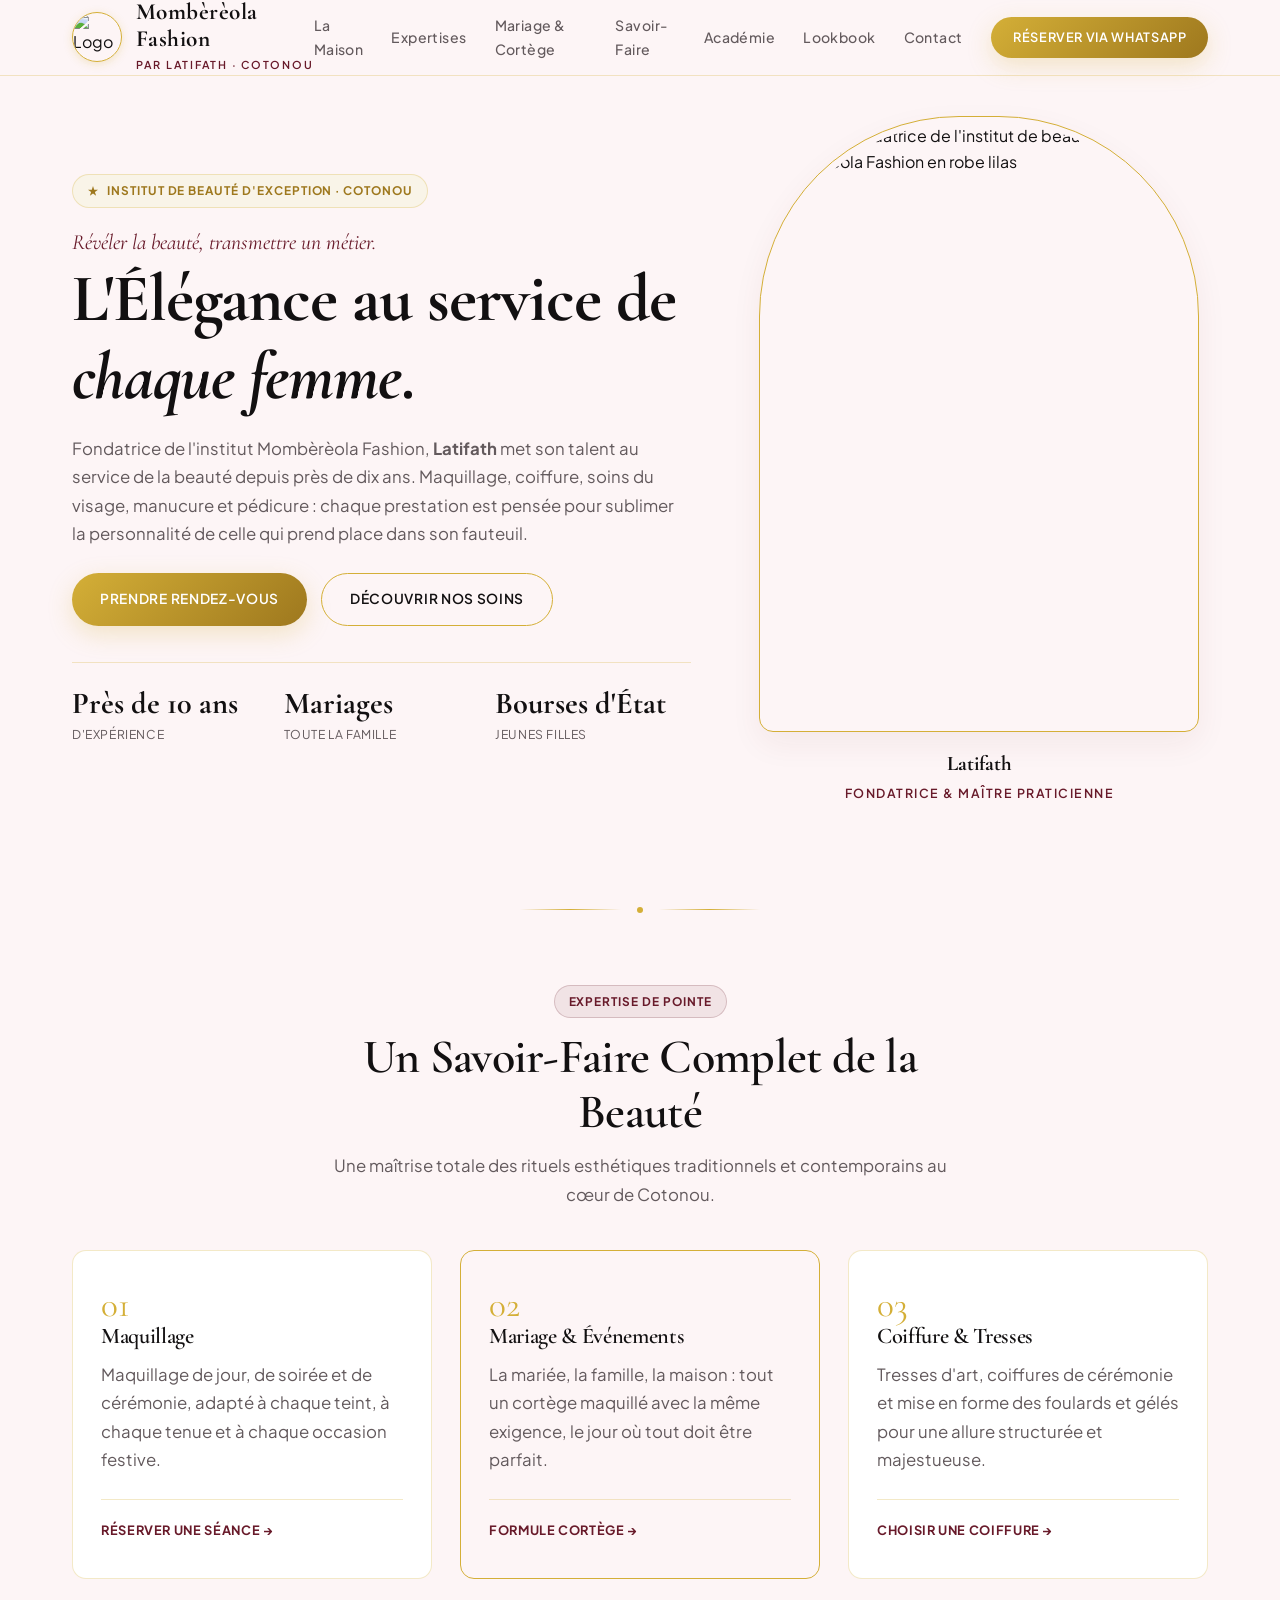
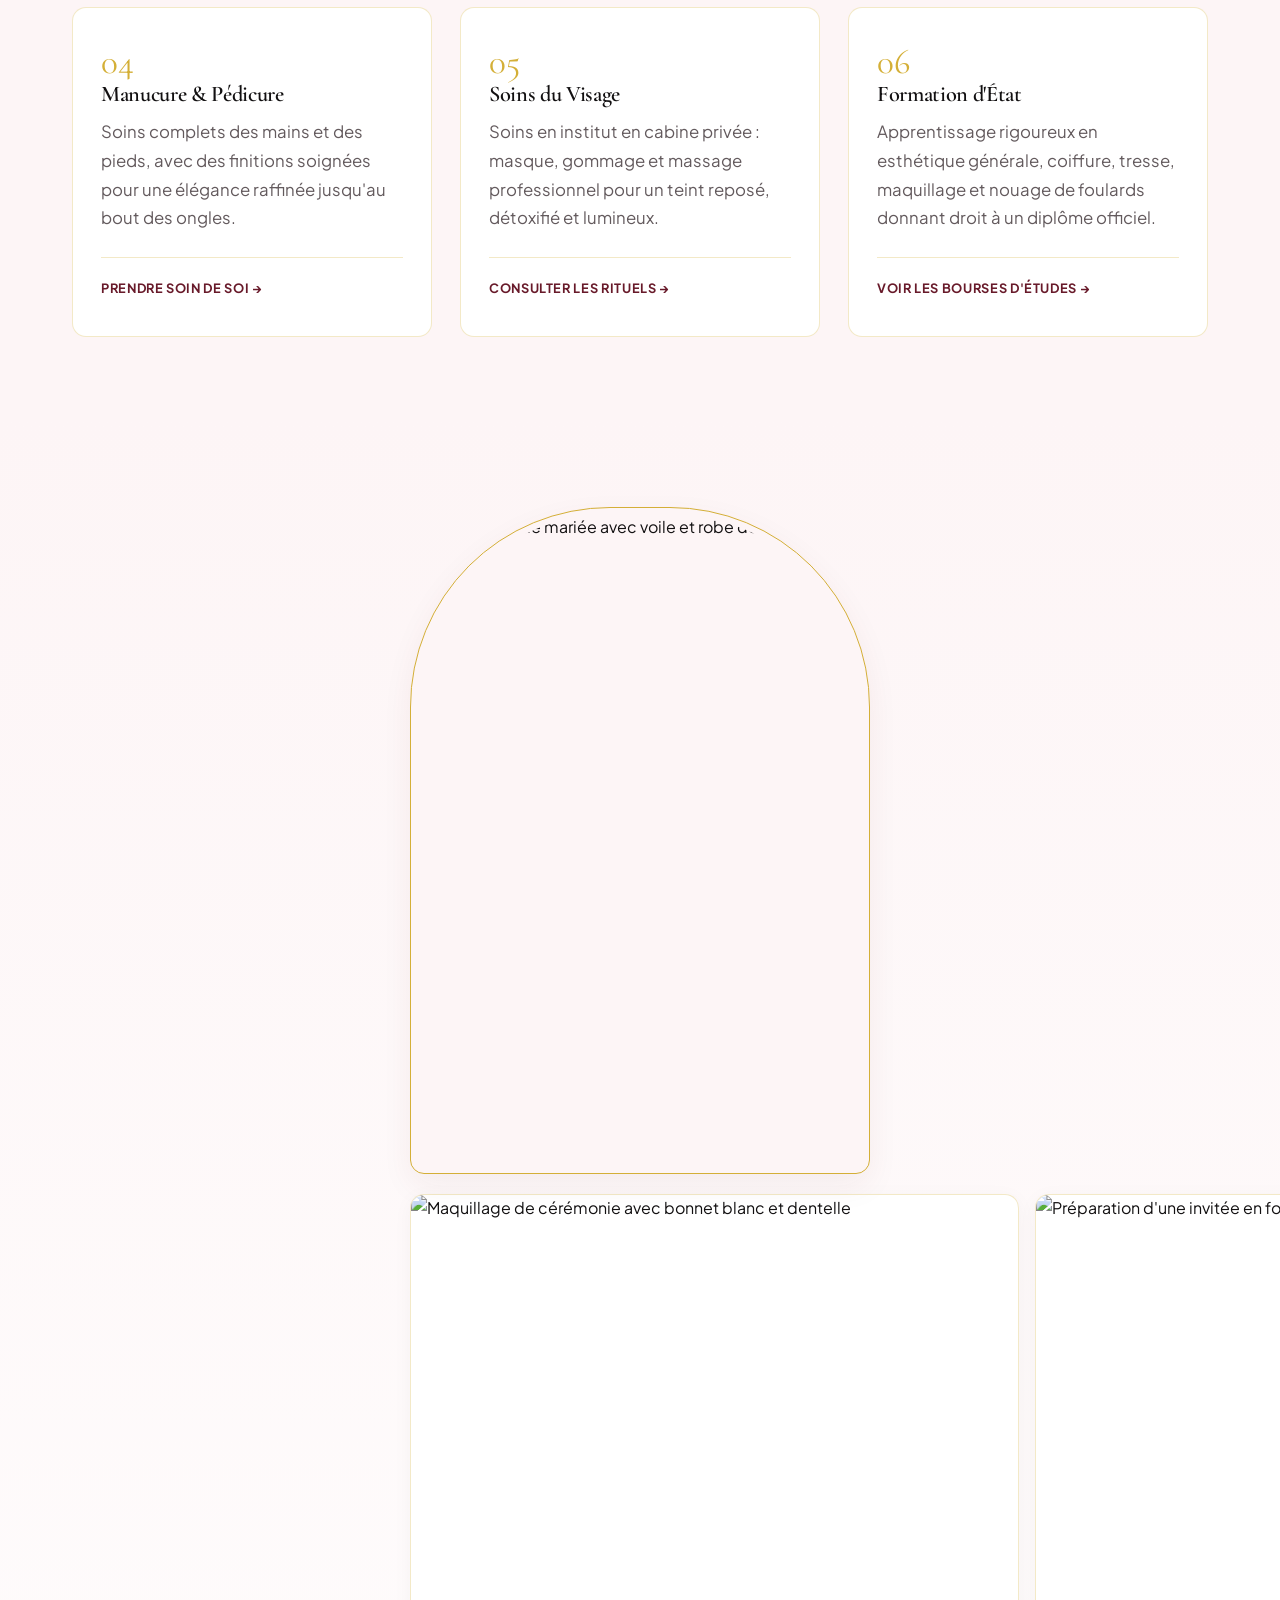
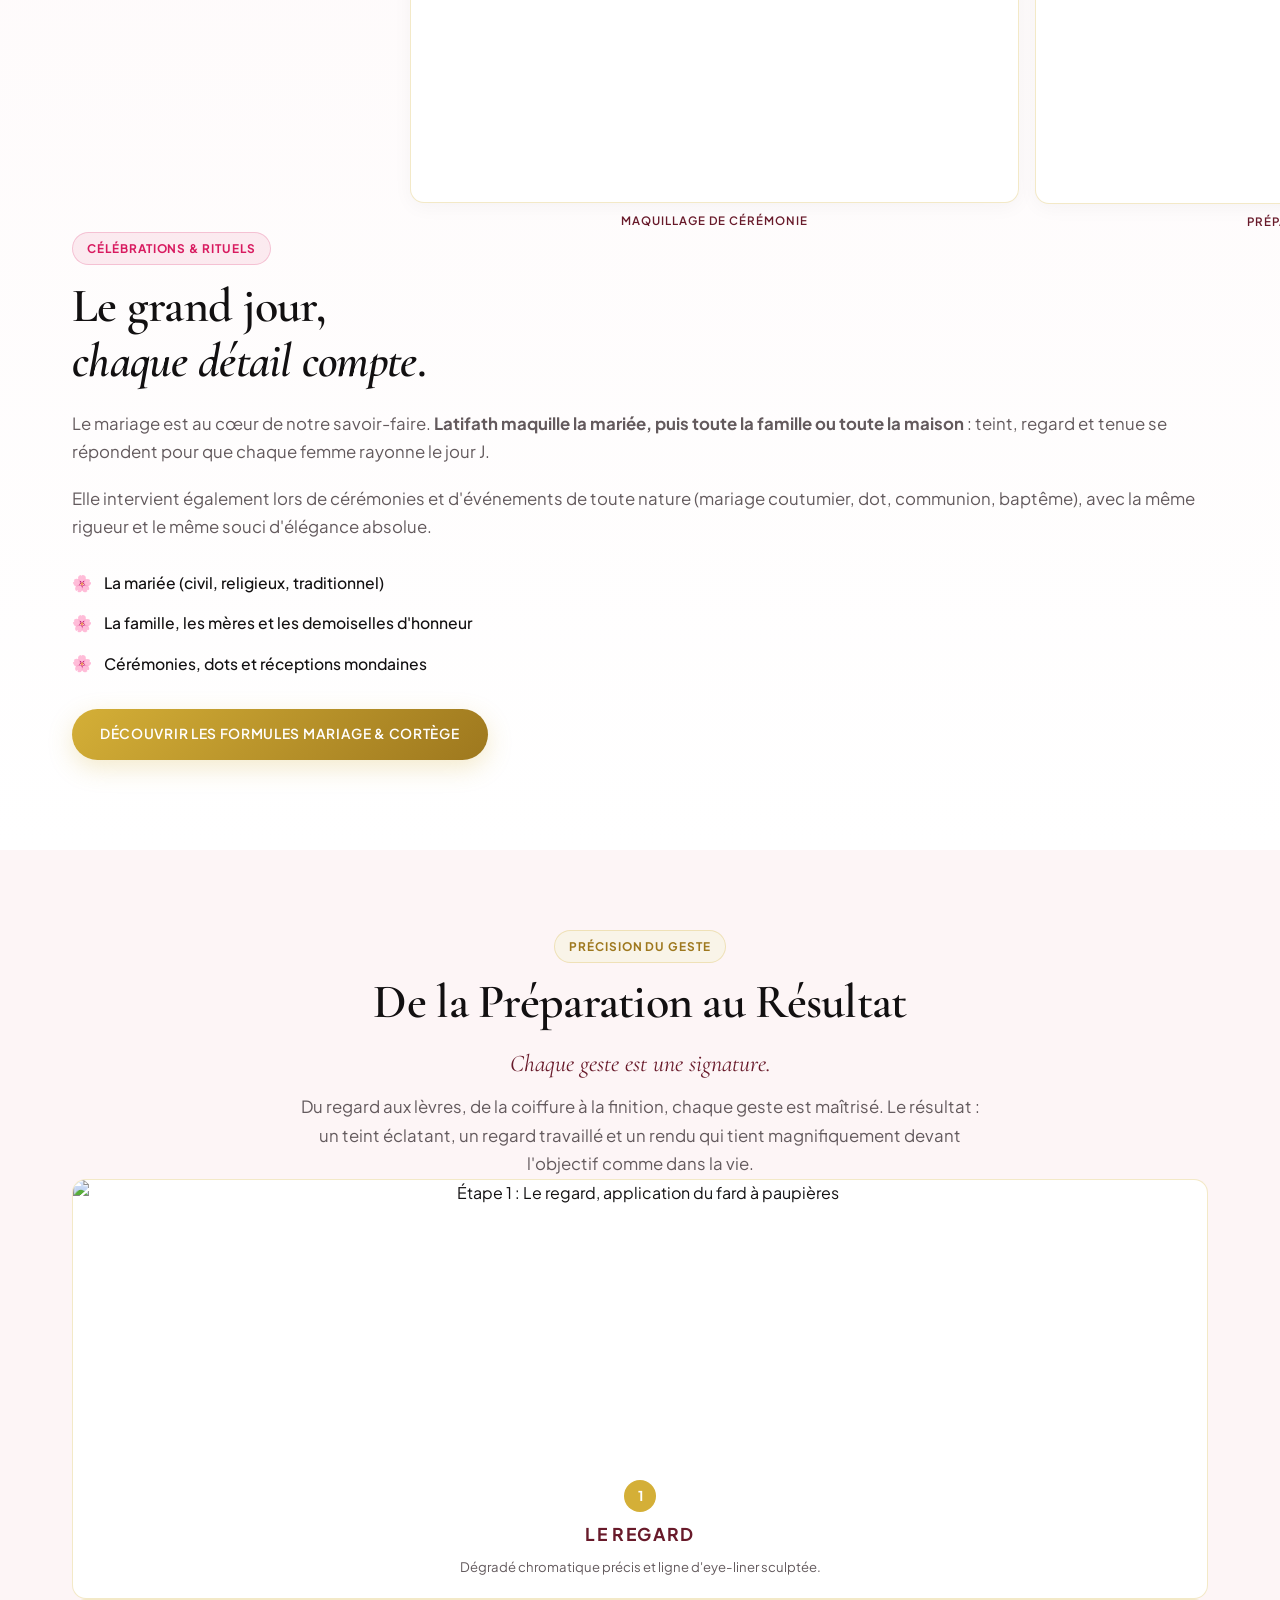
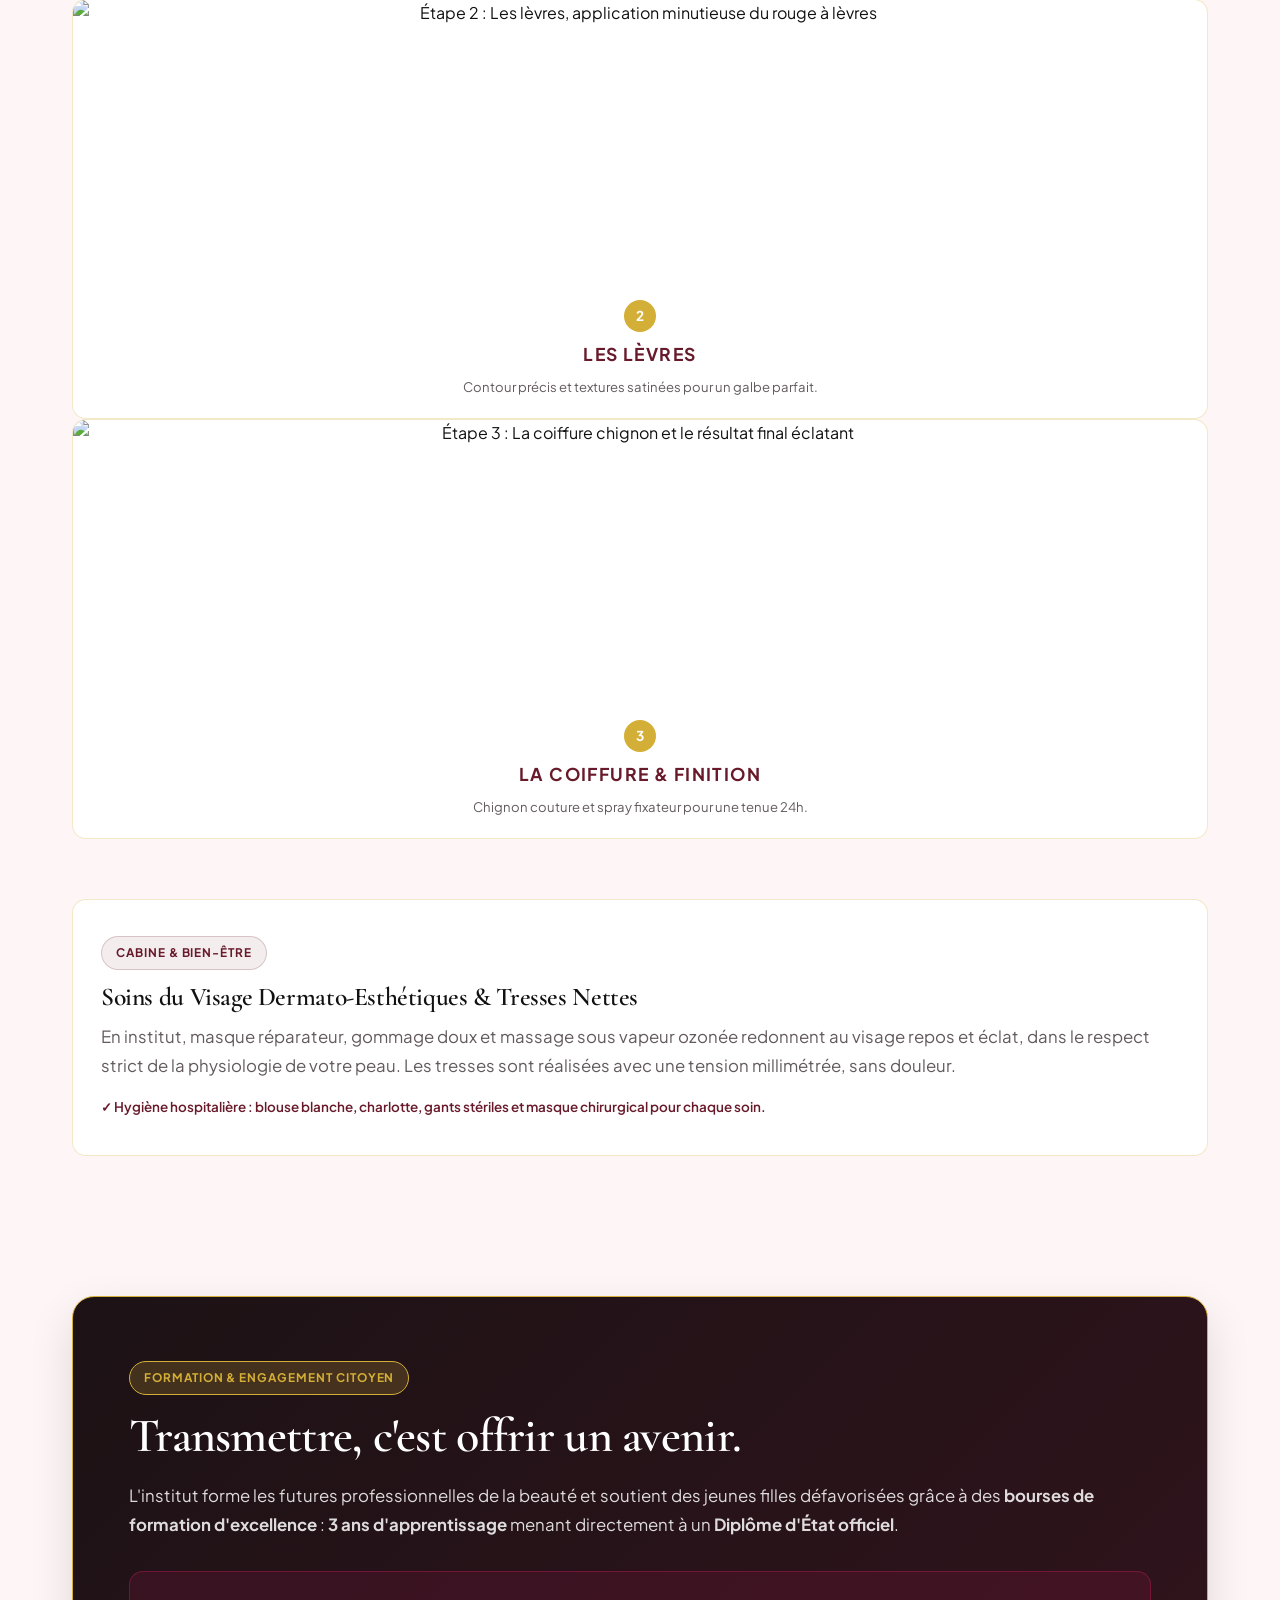
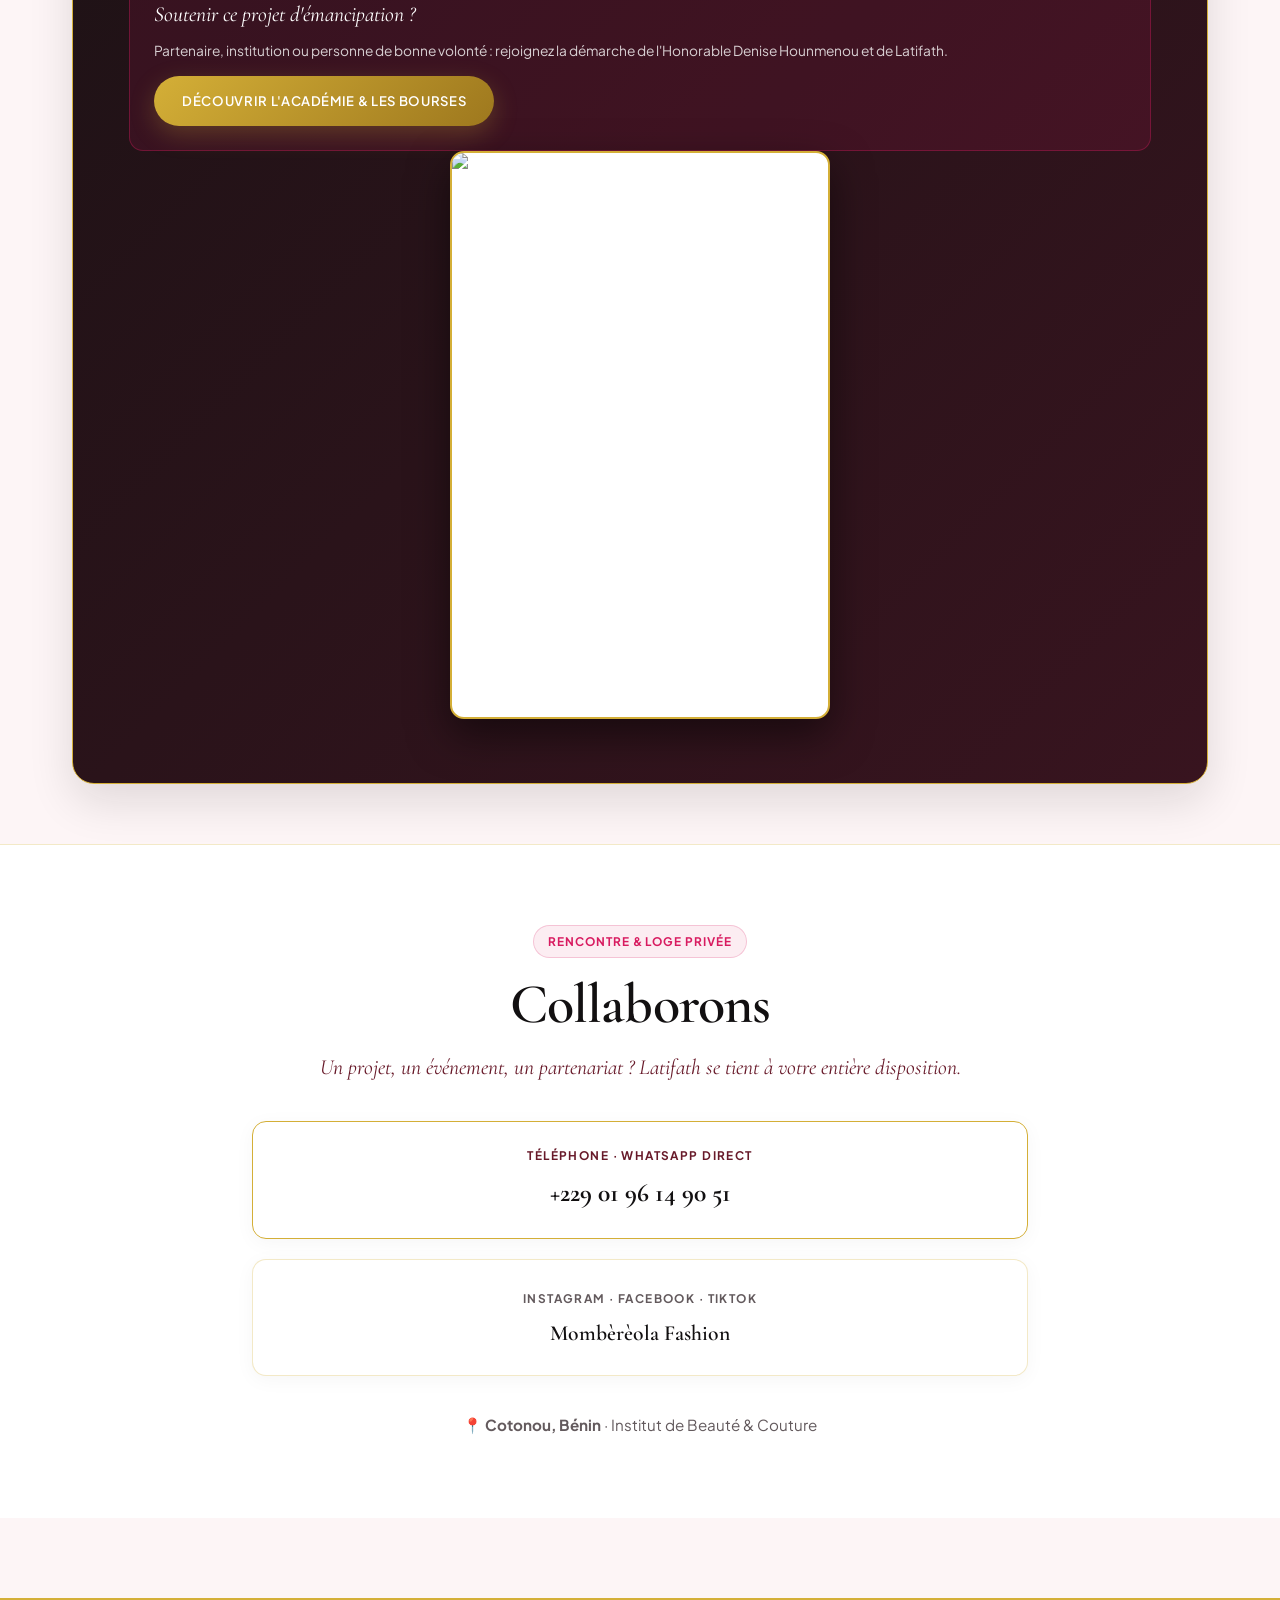
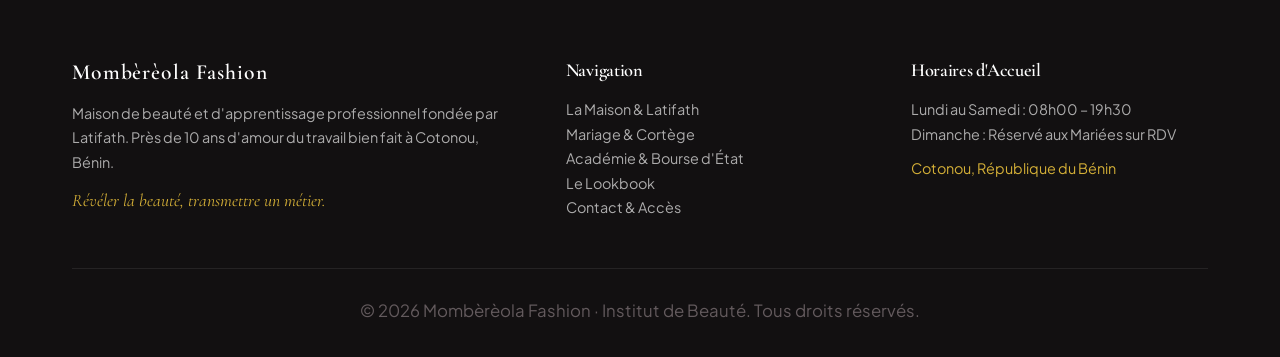
==== commit edf61ddc: "Update index.html" ====
--- a/index.html
+++ b/index.html
@@ -13,372 +13,23 @@
   <link rel="icon" type="image/png" sizes="192x192" href="logo/favicon-192.png">
   <link rel="apple-touch-icon" href="logo/apple-touch-icon.png">
 
-  <!-- Open Graph / Réseaux sociaux -->
+  <!-- Open Graph -->
   <meta property="og:type" content="website">
   <meta property="og:title" content="Mombèrèola Fashion — Fondée par Latifath | Cotonou">
   <meta property="og:description" content="Révéler la beauté, transmettre un métier. Près de dix ans d'expertise au service de la femme béninoise.">
   <meta property="og:image" content="images/og-image-mombereola-fashion.jpg">
   <meta property="og:locale" content="fr_BJ">
 
-  <!-- Typographies Google Fonts (Performance sans blocage) -->
+  <!-- Typographies Google Fonts -->
   <link rel="preconnect" href="https://fonts.googleapis.com">
   <link rel="preconnect" href="https://fonts.gstatic.com" crossorigin>
   <link href="https://fonts.googleapis.com/css2?family=Cormorant+Garamond:ital,wght@0,400;0,600;0,700;1,400;1,600&family=Plus+Jakarta+Sans:wght@300;400;500;600;700&display=swap" rel="stylesheet">
 
-  <!-- Feuilles de style modulaires du Jalon 1 -->
+  <!-- Feuilles de style modulaires consolidées -->
   <link rel="stylesheet" href="css/variables.css">
   <link rel="stylesheet" href="css/reset-base.css">
   <link rel="stylesheet" href="css/components.css">
   <link rel="stylesheet" href="css/layout.css">
-
-  <!-- Styles éditoriaux spécifiques à la Page d'Accueil (Arches & Grille Portfolio) -->
-  <style>
-    /* ── L'Arche Romane Couture (Signature visuelle du Portfolio) ── */
-    .arch-frame {
-      position: relative;
-      border-radius: 200px 200px var(--radius-md) var(--radius-md);
-      overflow: hidden;
-      border: 1.5px solid var(--c-gold);
-      box-shadow: var(--shadow-card);
-      background-color: var(--c-blush-soft);
-      padding: 6px;
-    }
-
-    .arch-frame-inner {
-      border-radius: 194px 194px calc(var(--radius-md) - 4px) calc(var(--radius-md) - 4px);
-      overflow: hidden;
-      width: 100%;
-      height: 100%;
-    }
-
-    .arch-frame img {
-      width: 100%;
-      height: 100%;
-      object-fit: cover;
-      transition: transform 0.6s var(--ease-couture);
-    }
-
-    .arch-frame:hover img {
-      transform: scale(1.03);
-    }
-
-    /* ── Hero Section ── */
-    .hero-editorial {
-      padding: 40px 0 70px;
-    }
-
-    .hero-editorial-grid {
-      display: grid;
-      grid-template-columns: 1fr;
-      gap: 40px;
-      align-items: center;
-    }
-
-    @media (min-width: 992px) {
-      .hero-editorial-grid {
-        grid-template-columns: 1.15fr 0.85fr;
-        gap: 60px;
-        padding: 30px 0;
-      }
-    }
-
-    .founder-tagline {
-      font-family: var(--font-serif);
-      font-style: italic;
-      font-size: 1.35rem;
-      color: var(--c-bordeaux);
-      margin-bottom: 8px;
-    }
-
-    .hero-stats-row {
-      display: grid;
-      grid-template-columns: repeat(3, 1fr);
-      gap: 16px;
-      margin-top: 36px;
-      padding-top: 24px;
-      border-top: 1px solid var(--c-gold-border);
-    }
-
-    .stat-item strong {
-      font-family: var(--font-serif);
-      font-size: clamp(1.4rem, 2.5vw, 1.9rem);
-      color: var(--c-ink);
-      display: block;
-      line-height: 1.1;
-    }
-
-    .stat-item span {
-      font-size: 0.76rem;
-      color: var(--c-text-muted);
-      text-transform: uppercase;
-      letter-spacing: 0.05em;
-    }
-
-    /* ── Les 6 Domaines d'Expertise (Page 3 du Portfolio) ── */
-    .expertise-grid {
-      display: grid;
-      grid-template-columns: 1fr;
-      gap: 20px;
-      margin-top: 40px;
-    }
-
-    @media (min-width: 640px) {
-      .expertise-grid { grid-template-columns: repeat(2, 1fr); }
-    }
-
-    @media (min-width: 1024px) {
-      .expertise-grid { grid-template-columns: repeat(3, 1fr); gap: 28px; }
-    }
-
-    .expertise-card {
-      background: var(--c-white);
-      border-radius: var(--radius-md);
-      padding: 36px 28px;
-      border: 1px solid var(--c-gold-border);
-      position: relative;
-      transition: var(--transition-smooth);
-      display: flex;
-      flex-direction: column;
-      justify-content: space-between;
-    }
-
-    .expertise-card:hover {
-      transform: translateY(-4px);
-      box-shadow: var(--shadow-card);
-      border-color: var(--c-gold);
-    }
-
-    .expertise-number {
-      font-family: var(--font-serif);
-      font-size: 2.2rem;
-      color: var(--c-gold);
-      line-height: 1;
-      margin-bottom: 16px;
-      font-weight: 400;
-    }
-
-    .expertise-card h3 {
-      font-size: 1.4rem;
-      margin-bottom: 12px;
-      color: var(--c-ink);
-    }
-
-    .expertise-card p {
-      font-size: 0.9rem;
-      color: var(--c-text-muted);
-      line-height: 1.6;
-    }
-
-    /* ── Section Mariage & Toute la Maison (Page 4 du Portfolio) ── */
-    .wedding-focus {
-      background: linear-gradient(180deg, var(--c-blush-soft) 0%, #FFFFFF 100%);
-      padding: 90px 0;
-      position: relative;
-    }
-
-    .wedding-grid {
-      display: grid;
-      grid-template-columns: 1fr;
-      gap: 48px;
-      align-items: center;
-    }
-
-    @media (min-width: 992px) {
-      .wedding-grid {
-        grid-template-columns: 1fr 1fr;
-        gap: 70px;
-      }
-    }
-
-    .wedding-checklist {
-      list-style: none;
-      margin: 28px 0;
-      display: flex;
-      flex-direction: column;
-      gap: 14px;
-    }
-
-    .wedding-checklist li {
-      display: flex;
-      align-items: center;
-      gap: 12px;
-      font-size: 0.98rem;
-      color: var(--c-ink);
-      font-weight: 500;
-    }
-
-    .wedding-checklist li::before {
-      content: "🌸";
-      font-size: 1rem;
-    }
-
-    .wedding-gallery-duo {
-      display: grid;
-      grid-template-columns: 1fr 1fr;
-      gap: 16px;
-      margin-top: 20px;
-    }
-
-    .wedding-gallery-duo .caption {
-      font-size: 0.72rem;
-      text-transform: uppercase;
-      letter-spacing: 0.08em;
-      color: var(--c-bordeaux);
-      margin-top: 8px;
-      text-align: center;
-      font-weight: 600;
-    }
-
-    /* ── Section Savoir-Faire Étape par Étape (Page 6 du Portfolio) ── */
-    .steps-grid {
-      display: grid;
-      grid-template-columns: 1fr;
-      gap: 24px;
-      margin-top: 40px;
-    }
-
-    @media (min-width: 768px) {
-      .steps-grid { grid-template-columns: repeat(3, 1fr); }
-    }
-
-    .step-card {
-      background: var(--c-white);
-      border-radius: var(--radius-md);
-      overflow: hidden;
-      border: 1px solid var(--c-gold-border);
-      text-align: center;
-    }
-
-    .step-media {
-      height: 280px;
-      width: 100%;
-      overflow: hidden;
-    }
-
-    .step-media img {
-      width: 100%;
-      height: 100%;
-      object-fit: cover;
-    }
-
-    .step-body {
-      padding: 20px;
-    }
-
-    .step-badge {
-      display: inline-flex;
-      align-items: center;
-      justify-content: center;
-      width: 32px;
-      height: 32px;
-      border-radius: 50%;
-      background: var(--c-gold);
-      color: var(--c-white);
-      font-weight: 700;
-      font-size: 0.85rem;
-      margin-bottom: 8px;
-    }
-
-    .step-title {
-      font-size: 1.1rem;
-      text-transform: uppercase;
-      letter-spacing: 0.08em;
-      color: var(--c-bordeaux);
-      font-weight: 700;
-    }
-
-    /* ── Section Académie & Bourse d'État (Page 8 du Portfolio) ── */
-    .academy-banner {
-      background: linear-gradient(135deg, #1C1215 0%, #38141F 100%);
-      color: var(--c-white);
-      border-radius: var(--radius-lg);
-      padding: 48px 24px;
-      border: 1px solid var(--c-gold);
-      box-shadow: var(--shadow-floating);
-      margin: 60px 0;
-    }
-
-    @media (min-width: 992px) {
-      .academy-banner {
-        padding: 64px 56px;
-      }
-    }
-
-    .academy-flex {
-      display: grid;
-      grid-template-columns: 1fr;
-      gap: 40px;
-      align-items: center;
-    }
-
-    @media (min-width: 992px) {
-      .academy-flex {
-        grid-template-columns: 1.2fr 0.8fr;
-        gap: 60px;
-      }
-    }
-
-    .support-card {
-      background: rgba(216, 27, 96, 0.12);
-      border: 1px solid rgba(216, 27, 96, 0.35);
-      border-radius: var(--radius-md);
-      padding: 24px;
-      margin-top: 32px;
-    }
-
-    /* ── Galerie de Gélés "Élégance en Couleurs" (Page 5 du Portfolio) ── */
-    .gele-grid {
-      display: grid;
-      grid-template-columns: repeat(2, 1fr);
-      gap: 16px;
-      margin-top: 36px;
-    }
-
-    @media (min-width: 768px) {
-      .gele-grid { grid-template-columns: repeat(3, 1fr); gap: 24px; }
-    }
-
-    .gele-card {
-      background: var(--c-white);
-      border-radius: var(--radius-sm);
-      overflow: hidden;
-      border: 1px solid var(--c-gold-border);
-      box-shadow: var(--shadow-subtle);
-      transition: var(--transition-smooth);
-    }
-
-    .gele-card:hover {
-      transform: translateY(-4px);
-      box-shadow: var(--shadow-card);
-    }
-
-    .gele-media {
-      aspect-ratio: 4 / 5;
-      overflow: hidden;
-    }
-
-    .gele-media img {
-      width: 100%;
-      height: 100%;
-      object-fit: cover;
-      transition: transform 0.5s ease;
-    }
-
-    .gele-card:hover .gele-media img {
-      transform: scale(1.04);
-    }
-
-    .gele-caption {
-      padding: 12px 14px;
-      text-align: center;
-      font-size: 0.74rem;
-      font-weight: 700;
-      letter-spacing: 0.08em;
-      text-transform: uppercase;
-      color: var(--c-bordeaux);
-      border-top: 1px solid rgba(104, 26, 42, 0.08);
-    }
-  </style>
 
   <!-- Balisage SEO Local JSON-LD -->
   <script type="application/ld+json">
@@ -409,7 +60,7 @@
        ======================================================================== -->
   <header class="site-header">
     <div class="container header-container">
-      <a href="#accueil" class="brand-identity" aria-label="Mombèrèola Fashion Accueil">
+      <a href="index.html" class="brand-identity" aria-label="Mombèrèola Fashion Accueil">
         <img src="logo/logo-mombereola-fashion.png" alt="Logo de l'institut de beauté Mombèrèola Fashion" width="50" height="50">
         <div class="brand-text">
           <span class="brand-title">Mombèrèola Fashion</span>
@@ -421,11 +72,11 @@
       <nav class="desktop-nav" aria-label="Menu principal">
         <a href="#apropos" class="nav-link">La Maison</a>
         <a href="#expertises" class="nav-link">Expertises</a>
-        <a href="#mariage" class="nav-link">Mariage & Cortège</a>
+        <a href="mariee-et-ceremonies.html" class="nav-link">Mariage & Cortège</a>
         <a href="#savoir-faire" class="nav-link">Savoir-Faire</a>
-        <a href="#academie" class="nav-link">Académie</a>
-        <a href="#couleurs" class="nav-link">Créations</a>
-        <a href="#contact" class="nav-link">Contact</a>
+        <a href="academie.html" class="nav-link">Académie</a>
+        <a href="lookbook.html" class="nav-link">Lookbook</a>
+        <a href="contact.html" class="nav-link">Contact</a>
         <a href="https://wa.me/2290196149051?text=Bonjour%20Madame%20Latifath%2C%20je%20souhaite%20prendre%20un%20rendez-vous%20%C3%A0%20l%27institut" 
            target="_blank" rel="noopener noreferrer" class="btn btn-gold" style="padding: 10px 22px; font-size: 0.8rem;">
           Réserver via WhatsApp
@@ -549,8 +200,7 @@
               <p>La mariée, la famille, la maison : tout un cortège maquillé avec la même exigence, le jour où tout doit être parfait.</p>
             </div>
             <div style="margin-top: 24px; padding-top: 16px; border-top: 1px solid var(--c-gold-border);">
-              <a href="https://wa.me/2290196149051?text=Bonjour%20Madame%20Latifath%2C%20je%20souhaite%20des%20informations%20pour%20un%20Mariage%20et%20Cort%C3%A8ge" 
-                 target="_blank" rel="noopener noreferrer" style="font-size: 0.8rem; font-weight: 700; color: var(--c-bordeaux); text-transform: uppercase; letter-spacing: 0.05em;">
+              <a href="mariee-et-ceremonies.html" style="font-size: 0.8rem; font-weight: 700; color: var(--c-bordeaux); text-transform: uppercase; letter-spacing: 0.05em;">
                 Formule Cortège &rarr;
               </a>
             </div>
@@ -609,7 +259,7 @@
               <p>Apprentissage rigoureux en esthétique générale, coiffure, tresse, maquillage et nouage de foulards donnant droit à un diplôme officiel.</p>
             </div>
             <div style="margin-top: 24px; padding-top: 16px; border-top: 1px solid var(--c-gold-border);">
-              <a href="#academie" style="font-size: 0.8rem; font-weight: 700; color: var(--c-bordeaux); text-transform: uppercase; letter-spacing: 0.05em;">
+              <a href="academie.html" style="font-size: 0.8rem; font-weight: 700; color: var(--c-bordeaux); text-transform: uppercase; letter-spacing: 0.05em;">
                 Voir les Bourses d'études &rarr;
               </a>
             </div>
@@ -673,9 +323,8 @@
           </ul>
 
           <div style="margin-top: 32px;">
-            <a href="https://wa.me/2290196149051?text=Bonjour%20Madame%20Latifath%2C%20je%20souhaite%20r%C3%A9server%20la%20prestation%20Mari%C3%A9e%20et%20Cort%C3%A8ge%20de%20Famille" 
-               target="_blank" rel="noopener noreferrer" class="btn btn-gold">
-              Planifier Mon Mariage avec Latifath
+            <a href="mariee-et-ceremonies.html" class="btn btn-gold">
+              Découvrir les Formules Mariage & Cortège
             </a>
           </div>
         </div>
@@ -735,19 +384,17 @@
           </div>
         </div>
 
-        <!-- Encadré Cabine Soins du Visage & Tresses d'art (Page 7) -->
+        <!-- Encadré Cabine Soins du Visage -->
         <div style="margin-top: 60px; background: var(--c-white); border-radius: var(--radius-md); padding: 36px 28px; border: 1px solid var(--c-gold-border);">
-          <div style="display:grid; grid-template-columns: 1fr; gap: 32px; align-items:center;">
-            <div>
-              <span class="badge badge-bordeaux">Cabine & Bien-Être</span>
-              <h3 style="font-size: 1.6rem; margin: 12px 0;">Soins du Visage Dermato-Esthétiques & Tresses Nettes</h3>
-              <p style="margin-bottom: 16px;">
-                En institut, masque réparateur, gommage doux et massage sous vapeur ozonée redonnent au visage repos et éclat, dans le respect strict de la physiologie de votre peau. Les tresses sont réalisées avec une tension millimétrée, sans douleur.
-              </p>
-              <p style="font-size: 0.84rem; color: var(--c-bordeaux); font-weight: 600;">
-                ✓ Hygiène hospitalière : blouse blanche, charlotte, gants stériles et masque chirurgical pour chaque soin.
-              </p>
-            </div>
+          <div>
+            <span class="badge badge-bordeaux">Cabine & Bien-Être</span>
+            <h3 style="font-size: 1.6rem; margin: 12px 0;">Soins du Visage Dermato-Esthétiques & Tresses Nettes</h3>
+            <p style="margin-bottom: 16px;">
+              En institut, masque réparateur, gommage doux et massage sous vapeur ozonée redonnent au visage repos et éclat, dans le respect strict de la physiologie de votre peau. Les tresses sont réalisées avec une tension millimétrée, sans douleur.
+            </p>
+            <p style="font-size: 0.84rem; color: var(--c-bordeaux); font-weight: 600;">
+              ✓ Hygiène hospitalière : blouse blanche, charlotte, gants stériles et masque chirurgical pour chaque soin.
+            </p>
           </div>
         </div>
       </div>
@@ -770,27 +417,15 @@
               L'institut forme les futures professionnelles de la beauté et soutient des jeunes filles défavorisées grâce à des <strong>bourses de formation d'excellence</strong> : <strong>3 ans d'apprentissage</strong> menant directement à un <strong>Diplôme d'État officiel</strong>.
             </p>
 
-            <p style="font-size: 0.9rem; color: var(--c-gold); font-weight: 600; margin-bottom: 14px;">
-              Filières officielles enseignées :
-            </p>
-            <div style="display:flex; flex-wrap:wrap; gap:10px; margin-bottom: 28px;">
-              <span class="badge badge-bordeaux" style="background:rgba(255,255,255,0.1); color:#FFF; border-color:rgba(255,255,255,0.2);">Esthétique générale</span>
-              <span class="badge badge-bordeaux" style="background:rgba(255,255,255,0.1); color:#FFF; border-color:rgba(255,255,255,0.2);">Coiffure</span>
-              <span class="badge badge-bordeaux" style="background:rgba(255,255,255,0.1); color:#FFF; border-color:rgba(255,255,255,0.2);">Tresses d'art</span>
-              <span class="badge badge-bordeaux" style="background:rgba(255,255,255,0.1); color:#FFF; border-color:rgba(255,255,255,0.2);">Maquillage pro</span>
-              <span class="badge badge-bordeaux" style="background:rgba(255,255,255,0.1); color:#FFF; border-color:rgba(255,255,255,0.2);">Nouage de foulards</span>
-            </div>
-
             <div class="support-card">
               <p style="font-family: var(--font-serif); font-size: 1.35rem; font-style: italic; color: #FFFFFF; margin-bottom: 6px;">
                 Soutenir ce projet d'émancipation ?
               </p>
               <p style="font-size: 0.86rem; color: rgba(255,255,255,0.8); margin-bottom: 14px;">
-                Partenaire, institution ou personne de bonne volonté : rejoignez la démarche de l'Honorable Denise Hounmenou et de Latifath pour offrir des bourses à de nouvelles jeunes filles.
+                Partenaire, institution ou personne de bonne volonté : rejoignez la démarche de l'Honorable Denise Hounmenou et de Latifath.
               </p>
-              <a href="https://wa.me/2290196149051?text=Bonjour%20Madame%20Latifath%2C%20je%20souhaite%20des%20informations%20concernant%20les%20Bourses%20de%20Formation" 
-                 target="_blank" rel="noopener noreferrer" class="btn btn-gold" style="font-size: 0.82rem;">
-                Rejoindre la démarche / Candidater
+              <a href="academie.html" class="btn btn-gold" style="font-size: 0.82rem;">
+                Découvrir l'Académie & Les Bourses
               </a>
             </div>
           </div>
@@ -808,76 +443,7 @@
     </section>
 
     <!-- ========================================================================
-       7. RÉALISATIONS : « ÉLÉGANCE EN COULEURS » (Page 5 du Portfolio)
-       ======================================================================== -->
-    <section class="section-py" id="couleurs">
-      <div class="container">
-        <div style="text-align: center; max-width: 640px; margin: 0 auto;">
-          <span class="badge badge-gold">Portfolio Haute Coiffure</span>
-          <h2 style="margin-top: 12px; margin-bottom: 10px;">Élégance en Couleurs</h2>
-          <p>L'harmonie sacrée entre les étoffes, les gélés architecturaux et la mise en valeur des teints africains.</p>
-        </div>
-
-        <div class="gele-grid">
-          <!-- 1. Foulard Jaune & Tenue Dorée -->
-          <div class="gele-card">
-            <div class="gele-media">
-              <img src="images/maquillage-glamour-foulard-jaune-tenue-doree-mombereola-fashion.webp" 
-                   alt="Foulard jaune et tenue dorée brodée" width="606" height="1080" loading="lazy">
-            </div>
-            <p class="gele-caption">Foulard Jaune & Tenue Dorée</p>
-          </div>
-
-          <!-- 2. Gélé Menthe & Broderies Fleuries -->
-          <div class="gele-card">
-            <div class="gele-media">
-              <img src="images/maquillage-soiree-gele-vert-d-eau-tenue-fleurs-mombereola-fashion.webp" 
-                   alt="Gélé menthe et broderies fleuries" width="606" height="1080" loading="lazy">
-            </div>
-            <p class="gele-caption">Gélé Menthe & Broderies Fleuries</p>
-          </div>
-
-          <!-- 3. Gélé Noir & Sequins Verts -->
-          <div class="gele-card">
-            <div class="gele-media">
-              <img src="images/maquillage-glamour-gele-noir-tenue-verte-mombereola-fashion.webp" 
-                   alt="Gélé noir et tenue verte à sequins" width="606" height="1080" loading="lazy">
-            </div>
-            <p class="gele-caption">Gélé Noir & Sequins Verts</p>
-          </div>
-
-          <!-- 4. Gélé Rose & Tenue Brodée -->
-          <div class="gele-card">
-            <div class="gele-media">
-              <img src="images/maquillage-ceremonie-gele-rose-tenue-brodee-mombereola-fashion.webp" 
-                   alt="Gélé rose et tenue brodée" width="606" height="1080" loading="lazy">
-            </div>
-            <p class="gele-caption">Gélé Rose & Tenue Brodée</p>
-          </div>
-
-          <!-- 5. Gélé Vert Émeraude -->
-          <div class="gele-card">
-            <div class="gele-media">
-              <img src="images/maquillage-fete-gele-vert-boubou-jaune-mombereola-fashion.webp" 
-                   alt="Gélé vert émeraude et boubou jaune" width="607" height="1080" loading="lazy">
-            </div>
-            <p class="gele-caption">Gélé Vert Émeraude</p>
-          </div>
-
-          <!-- 6. Chignon & Robe Corail -->
-          <div class="gele-card">
-            <div class="gele-media">
-              <img src="images/portrait-maquillage-coiffure-chignon-robe-corail-mombereola-fashion.webp" 
-                   alt="Coiffure chignon d'apparat et robe corail" width="795" height="1200" loading="lazy">
-            </div>
-            <p class="gele-caption">Chignon & Robe Corail</p>
-          </div>
-        </div>
-      </div>
-    </section>
-
-    <!-- ========================================================================
-       8. CONTACT & COLLABORONS (Page 9 du Portfolio)
+       7. CONTACT & COLLABORONS (Page 9 du Portfolio)
        ======================================================================== -->
     <section class="section-py" id="contact" style="background-color: var(--c-white); border-top: 1px solid var(--c-gold-border);">
       <div class="container" style="max-width: 840px; text-align: center;">
@@ -892,7 +458,6 @@
         </p>
 
         <div style="display:grid; grid-template-columns: 1fr; gap: 20px; margin-bottom: 36px;">
-          <!-- Bouton Téléphone / WhatsApp Principal -->
           <a href="https://wa.me/2290196149051?text=Bonjour%20Madame%20Latifath%2C%20je%20vous%20contacte%20depuis%20le%20site%20officiel" 
              target="_blank" rel="noopener noreferrer" 
              class="card-luxury" style="padding: 24px; display:flex; flex-direction:column; align-items:center; gap:6px; border-color: var(--c-gold);">
@@ -904,7 +469,6 @@
             </strong>
           </a>
 
-          <!-- Réseaux Sociaux -->
           <div class="card-luxury" style="padding: 24px;">
             <span style="font-size: 0.74rem; font-weight: 700; letter-spacing: 0.12em; text-transform: uppercase; color: var(--c-text-muted);">
               Instagram · Facebook · TikTok
@@ -924,7 +488,7 @@
   </main>
 
   <!-- ========================================================================
-       9. PIED DE PAGE HAUTE MAISON
+       8. PIED DE PAGE HAUTE MAISON
        ======================================================================== -->
   <footer class="site-footer">
     <div class="container">
@@ -941,17 +505,17 @@
 
         <div class="footer-col">
           <h4 style="font-size: 1.15rem;">Navigation</h4>
-          <p><a href="#apropos">La Maison & Latifath</a></p>
-          <p><a href="#expertises">Nos 6 Domaines de Soin</a></p>
-          <p><a href="#mariage">Mariage & Cortège</a></p>
-          <p><a href="#academie">Académie & Bourse d'État</a></p>
-          <p><a href="#couleurs">Galerie des Gélés</a></p>
+          <p><a href="index.html">La Maison & Latifath</a></p>
+          <p><a href="mariee-et-ceremonies.html">Mariage & Cortège</a></p>
+          <p><a href="academie.html">Académie & Bourse d'État</a></p>
+          <p><a href="lookbook.html">Le Lookbook</a></p>
+          <p><a href="contact.html">Contact & Accès</a></p>
         </div>
 
         <div class="footer-col">
           <h4 style="font-size: 1.15rem;">Horaires d'Accueil</h4>
           <p>Lundi au Samedi : 08h00 – 19h30</p>
-          <p>Dimanche : Réservé aux Mariées & Cortèges sur RDV</p>
+          <p>Dimanche : Réservé aux Mariées sur RDV</p>
           <p style="margin-top: 10px; color: var(--c-gold);">Cotonou, République du Bénin</p>
         </div>
       </div>
@@ -963,7 +527,7 @@
   </footer>
 
   <!-- ========================================================================
-       10. BARRE MOBILE FLOTTANTE (CONVERSION 4G WHATSAPP)
+       9. BARRE MOBILE FLOTTANTE
        ======================================================================== -->
   <aside class="mobile-concierge-bar" aria-label="Action rapide mobile">
     <a href="tel:+2290196149051" class="mobile-call-action" aria-label="Appeler Latifath au salon">
@@ -976,12 +540,9 @@
     </a>
   </aside>
 
-  <!-- Script Vanilla Ultra-Léger (Sans Dépendance) -->
   <script>
-    // Année dynamique
     document.getElementById('yearPlaceholder').textContent = new Date().getFullYear();
 
-    // Menu Mobile Simple & Fluide
     const burgerToggle = document.getElementById('burgerToggle');
     const desktopNav = document.querySelector('.desktop-nav');
 
--- a/css/components.css
+++ b/css/components.css
@@ -1,5 +1,5 @@
 /* ==========================================================================
-   COMPOSANTS DE LUXE & INTERFACES DE CONVERSION
+   MOMBÈRÈOLA FASHION — COMPOSANTS HAUTE MAISON (100% CONSOLIDÉ)
    ========================================================================== */
 
 /* ── 1. BOUTONS COUTURE ── */
@@ -10,13 +10,14 @@
   gap: 10px;
   padding: 14px 28px;
   border-radius: var(--radius-full);
-  font-size: 0.88rem;
+  font-size: 0.86rem;
   font-weight: 600;
-  letter-spacing: 0.06em;
+  letter-spacing: 0.05em;
   text-transform: uppercase;
   transition: var(--transition-fast);
   will-change: transform;
   white-space: nowrap;
+  cursor: pointer;
 }
 
 .btn:hover {
@@ -27,7 +28,6 @@
   transform: translateY(0);
 }
 
-/* Bouton Or Miroir (Inspiré du double anneau) */
 .btn-gold {
   background: linear-gradient(135deg, var(--c-gold) 0%, var(--c-gold-dark) 100%);
   color: var(--c-white);
@@ -39,7 +39,6 @@
   filter: brightness(1.05);
 }
 
-/* Bouton Noir Encre (Graphisme pur du regard) */
 .btn-ink {
   background-color: var(--c-ink);
   color: var(--c-white);
@@ -49,7 +48,6 @@
   background-color: var(--c-bordeaux);
 }
 
-/* Bouton Contour Or Ciselé */
 .btn-outline-gold {
   background: transparent;
   color: var(--c-ink);
@@ -61,7 +59,6 @@
   border-color: var(--c-gold-dark);
 }
 
-/* Bouton de Conversion Directe WhatsApp */
 .btn-whatsapp {
   background-color: var(--c-wa-green);
   color: var(--c-white);
@@ -71,6 +68,30 @@
 .btn-whatsapp:hover {
   background-color: var(--c-wa-green-hover);
   box-shadow: 0 10px 26px rgba(37, 211, 102, 0.45);
+}
+
+.lookbook-btn {
+  display: inline-flex;
+  align-items: center;
+  justify-content: center;
+  gap: 6px;
+  font-size: 0.74rem;
+  font-weight: 700;
+  text-transform: uppercase;
+  letter-spacing: 0.06em;
+  color: var(--c-bordeaux);
+  border: 1px solid var(--c-gold-border);
+  padding: 8px 14px;
+  border-radius: var(--radius-full);
+  background: var(--c-blush-soft);
+  transition: var(--transition-fast);
+  margin-top: 6px;
+}
+
+.lookbook-btn:hover {
+  background: var(--c-bordeaux);
+  color: var(--c-white);
+  border-color: var(--c-bordeaux);
 }
 
 /* ── 2. BADGES & DISTINCTIONS ── */
@@ -82,7 +103,7 @@
   border-radius: var(--radius-full);
   font-size: 0.74rem;
   font-weight: 700;
-  letter-spacing: 0.1em;
+  letter-spacing: 0.08em;
   text-transform: uppercase;
 }
 
@@ -104,7 +125,69 @@
   border: 1px solid rgba(216, 27, 96, 0.2);
 }
 
-/* ── 3. CARTES HAUTE MAISON ── */
+.package-tag {
+  position: absolute;
+  top: -12px;
+  left: 50%;
+  transform: translateX(-50%);
+  background: var(--c-bordeaux);
+  color: var(--c-white);
+  font-size: 0.72rem;
+  font-weight: 700;
+  letter-spacing: 0.08em;
+  text-transform: uppercase;
+  padding: 4px 16px;
+  border-radius: var(--radius-full);
+  white-space: nowrap;
+  box-shadow: 0 4px 12px rgba(104, 26, 42, 0.3);
+}
+
+.lookbook-badge {
+  position: absolute;
+  top: 12px;
+  right: 12px;
+  background: rgba(18, 16, 17, 0.85);
+  color: #FFFFFF;
+  font-size: 0.68rem;
+  font-weight: 700;
+  letter-spacing: 0.08em;
+  text-transform: uppercase;
+  padding: 4px 10px;
+  border-radius: var(--radius-full);
+  backdrop-filter: blur(6px);
+}
+
+/* ── 3. L'ARCHE ROMANE DU PORTFOLIO ── */
+.arch-frame {
+  position: relative;
+  border-radius: 200px 200px var(--radius-md) var(--radius-md);
+  overflow: hidden;
+  border: 1.5px solid var(--c-gold);
+  box-shadow: var(--shadow-card);
+  background-color: var(--c-blush-soft);
+  padding: 6px;
+  transition: var(--transition-smooth);
+}
+
+.arch-frame-inner {
+  border-radius: 194px 194px calc(var(--radius-md) - 4px) calc(var(--radius-md) - 4px);
+  overflow: hidden;
+  width: 100%;
+  height: 100%;
+}
+
+.arch-frame img {
+  width: 100%;
+  height: 100%;
+  object-fit: cover;
+  transition: transform 0.6s var(--ease-couture);
+}
+
+.arch-frame:hover img {
+  transform: scale(1.03);
+}
+
+/* ── 4. CARTES D'EXPERTISE, MARIAGE & ÉTAPES ── */
 .card-luxury {
   background-color: var(--c-white);
   border-radius: var(--radius-md);
@@ -120,7 +203,462 @@
   border-color: var(--c-gold);
 }
 
-/* ── 4. SÉPARATEURS HAUTE COUTURE ── */
+/* Expertise 01 à 06 */
+.expertise-card {
+  background: var(--c-white);
+  border-radius: var(--radius-md);
+  padding: 36px 28px;
+  border: 1px solid var(--c-gold-border);
+  position: relative;
+  transition: var(--transition-smooth);
+  display: flex;
+  flex-direction: column;
+  justify-content: space-between;
+}
+
+.expertise-card:hover {
+  transform: translateY(-4px);
+  box-shadow: var(--shadow-card);
+  border-color: var(--c-gold);
+}
+
+.expertise-number {
+  font-family: var(--font-serif);
+  font-size: 2.2rem;
+  color: var(--c-gold);
+  line-height: 1;
+  margin-bottom: 16px;
+  font-weight: 400;
+}
+
+.expertise-card h3 {
+  font-size: 1.4rem;
+  margin-bottom: 12px;
+  color: var(--c-ink);
+}
+
+/* Formules Mariage */
+.package-card {
+  background: var(--c-white);
+  border-radius: var(--radius-md);
+  border: 1px solid var(--c-gold-border);
+  padding: 36px 28px;
+  display: flex;
+  flex-direction: column;
+  justify-content: space-between;
+  transition: var(--transition-smooth);
+  position: relative;
+}
+
+.package-card.highlight {
+  background: var(--c-blush-soft);
+  border: 2px solid var(--c-gold);
+  box-shadow: var(--shadow-card);
+  transform: scale(1.02);
+}
+
+@media (max-width: 767px) {
+  .package-card.highlight { transform: none; }
+}
+
+.package-title {
+  font-size: 1.5rem;
+  margin-top: 8px;
+  margin-bottom: 6px;
+  color: var(--c-ink);
+  font-family: var(--font-serif);
+  font-weight: 700;
+}
+
+.package-subtitle {
+  font-size: 0.82rem;
+  text-transform: uppercase;
+  letter-spacing: 0.06em;
+  color: var(--c-bordeaux);
+  font-weight: 600;
+  margin-bottom: 20px;
+}
+
+.package-features {
+  list-style: none;
+  display: flex;
+  flex-direction: column;
+  gap: 12px;
+  margin-bottom: 28px;
+  flex-grow: 1;
+}
+
+.package-features li {
+  font-size: 0.88rem;
+  color: var(--c-text-muted);
+  display: flex;
+  align-items: flex-start;
+  gap: 10px;
+  line-height: 1.5;
+}
+
+.package-features li svg {
+  color: var(--c-gold);
+  flex-shrink: 0;
+  margin-top: 3px;
+}
+
+/* Liste à Puces Mariage & Cortège */
+.wedding-checklist {
+  list-style: none;
+  margin: 28px 0;
+  display: flex;
+  flex-direction: column;
+  gap: 14px;
+}
+
+.wedding-checklist li {
+  display: flex;
+  align-items: center;
+  gap: 12px;
+  font-size: 0.98rem;
+  color: var(--c-ink);
+  font-weight: 500;
+}
+
+.wedding-checklist li::before {
+  content: "🌸";
+  font-size: 1rem;
+}
+
+.wedding-gallery-duo {
+  display: grid;
+  grid-template-columns: 1fr 1fr;
+  gap: 16px;
+  margin-top: 20px;
+}
+
+.wedding-gallery-duo .caption {
+  font-size: 0.72rem;
+  text-transform: uppercase;
+  letter-spacing: 0.08em;
+  color: var(--c-bordeaux);
+  margin-top: 8px;
+  text-align: center;
+  font-weight: 600;
+}
+
+/* Étapes Savoir-Faire (1, 2, 3) */
+.step-card {
+  background: var(--c-white);
+  border-radius: var(--radius-md);
+  overflow: hidden;
+  border: 1px solid var(--c-gold-border);
+  text-align: center;
+  transition: var(--transition-smooth);
+}
+
+.step-card:hover {
+  transform: translateY(-4px);
+  box-shadow: var(--shadow-card);
+}
+
+.step-media {
+  height: 280px;
+  width: 100%;
+  overflow: hidden;
+}
+
+.step-media img {
+  width: 100%;
+  height: 100%;
+  object-fit: cover;
+}
+
+.step-body {
+  padding: 20px;
+}
+
+.step-badge {
+  display: inline-flex;
+  align-items: center;
+  justify-content: center;
+  width: 32px;
+  height: 32px;
+  border-radius: 50%;
+  background: var(--c-gold);
+  color: var(--c-white);
+  font-weight: 700;
+  font-size: 0.85rem;
+  margin-bottom: 8px;
+}
+
+.step-title {
+  font-size: 1.1rem;
+  text-transform: uppercase;
+  letter-spacing: 0.08em;
+  color: var(--c-bordeaux);
+  font-weight: 700;
+}
+
+/* ── 5. CURSUS ACADÉMIE (AVEC PUCES BORDEAUX) ── */
+.curriculum-card {
+  background: var(--c-white);
+  border-radius: var(--radius-md);
+  padding: 32px 24px;
+  border: 1px solid var(--c-gold-border);
+  position: relative;
+  box-shadow: var(--shadow-subtle);
+  transition: var(--transition-smooth);
+}
+
+.curriculum-card:hover {
+  transform: translateY(-3px);
+  box-shadow: var(--shadow-card);
+}
+
+.curriculum-year {
+  font-family: var(--font-serif);
+  font-size: 2.2rem;
+  font-weight: 700;
+  color: var(--c-gold);
+  line-height: 1;
+  margin-bottom: 8px;
+  display: block;
+}
+
+.curriculum-card h3 {
+  font-size: 1.25rem;
+  margin-bottom: 12px;
+  color: var(--c-ink);
+}
+
+.curriculum-card ul {
+  list-style: none;
+  display: flex;
+  flex-direction: column;
+  gap: 10px;
+  font-size: 0.88rem;
+  color: var(--c-text-muted);
+  padding-left: 1.2em;
+}
+
+.curriculum-card ul li {
+  position: relative;
+}
+
+.curriculum-card ul li::before {
+  content: "•";
+  color: var(--c-bordeaux);
+  font-weight: bold;
+  font-size: 1.2rem;
+  position: absolute;
+  left: -1em;
+  top: -2px;
+}
+
+.filiere-card {
+  background: var(--c-white);
+  border-radius: var(--radius-md);
+  padding: 28px;
+  border: 1px solid var(--c-gold-border);
+  transition: var(--transition-smooth);
+}
+
+.filiere-card:hover {
+  transform: translateY(-4px);
+  box-shadow: var(--shadow-card);
+  border-color: var(--c-gold);
+}
+
+.filiere-card h4 {
+  font-size: 1.3rem;
+  margin-top: 10px;
+  margin-bottom: 8px;
+  color: var(--c-ink);
+}
+
+/* ── 6. LOOKBOOK, GÉLÉS & VIDÉOTHÈQUE ── */
+.gele-card, .ritual-card, .lookbook-card {
+  background: var(--c-white);
+  border-radius: var(--radius-sm);
+  overflow: hidden;
+  border: 1px solid var(--c-gold-border);
+  box-shadow: var(--shadow-subtle);
+  transition: var(--transition-smooth);
+  display: flex;
+  flex-direction: column;
+  justify-content: space-between;
+}
+
+.gele-card:hover, .ritual-card:hover, .lookbook-card:hover {
+  transform: translateY(-4px);
+  box-shadow: var(--shadow-card);
+  border-color: var(--c-gold);
+}
+
+.gele-media, .ritual-media, .lookbook-thumb {
+  aspect-ratio: 4 / 5.2;
+  overflow: hidden;
+  position: relative;
+  background: var(--c-blush-soft);
+}
+
+.gele-media img, .ritual-media img, .lookbook-thumb img {
+  width: 100%;
+  height: 100%;
+  object-fit: cover;
+  transition: transform 0.5s ease;
+}
+
+.gele-card:hover .gele-media img,
+.ritual-card:hover .ritual-media img,
+.lookbook-card:hover .lookbook-thumb img {
+  transform: scale(1.04);
+}
+
+.gele-caption, .ritual-caption {
+  padding: 12px 14px;
+  text-align: center;
+  font-size: 0.74rem;
+  font-weight: 700;
+  letter-spacing: 0.08em;
+  text-transform: uppercase;
+  color: var(--c-bordeaux);
+  border-top: 1px solid rgba(104, 26, 42, 0.08);
+}
+
+.lookbook-details {
+  padding: 16px;
+  display: flex;
+  flex-direction: column;
+  gap: 8px;
+}
+
+.lookbook-title {
+  font-size: 0.96rem;
+  font-family: var(--font-serif);
+  font-weight: 700;
+  color: var(--c-ink);
+  line-height: 1.25;
+}
+
+/* Boîte Vidéo */
+.video-box {
+  background: var(--c-white);
+  border-radius: var(--radius-md);
+  overflow: hidden;
+  border: 1px solid var(--c-gold-border);
+  box-shadow: var(--shadow-subtle);
+  transition: var(--transition-smooth);
+}
+
+.video-box:hover {
+  box-shadow: var(--shadow-card);
+}
+
+.video-box video {
+  width: 100%;
+  aspect-ratio: 9 / 16;
+  background: #000;
+  object-fit: cover;
+}
+
+.video-caption-box {
+  padding: 16px;
+}
+
+.video-caption-box strong {
+  display: block;
+  font-size: 1rem;
+  font-family: var(--font-serif);
+  color: var(--c-ink);
+  margin-bottom: 4px;
+}
+
+.video-caption-box p {
+  font-size: 0.82rem;
+  color: var(--c-text-muted);
+  line-height: 1.5;
+}
+
+/* ── 7. FORMULAIRES DE CONCIERGERIE ── */
+.concierge-box, .wedding-inquiry-box, .academy-form-card {
+  background: var(--c-white);
+  border-radius: var(--radius-lg);
+  border: 1.5px solid var(--c-gold);
+  box-shadow: var(--shadow-card);
+  padding: 40px 24px;
+}
+
+@media (min-width: 768px) {
+  .concierge-box, .wedding-inquiry-box, .academy-form-card {
+    padding: 52px 44px;
+  }
+}
+
+.form-row {
+  display: grid;
+  grid-template-columns: 1fr;
+  gap: 16px;
+  margin-top: 20px;
+}
+
+@media (min-width: 640px) {
+  .form-row { grid-template-columns: 1fr 1fr; }
+}
+
+.custom-field, .custom-input {
+  width: 100%;
+  padding: 14px 18px;
+  border-radius: var(--radius-sm);
+  border: 1px solid var(--c-gold-border);
+  background: var(--c-blush-soft);
+  font-family: var(--font-sans);
+  font-size: 0.9rem;
+  color: var(--c-ink);
+  margin-top: 6px;
+  transition: var(--transition-fast);
+}
+
+.custom-field:focus, .custom-input:focus {
+  outline: none;
+  border-color: var(--c-gold);
+  background: #FFFFFF;
+  box-shadow: 0 0 0 3px rgba(212, 175, 55, 0.18);
+}
+
+/* ── 8. FILTRES LOOKBOOK & ORNEMENTS ── */
+.filter-bar {
+  display: flex;
+  flex-wrap: wrap;
+  justify-content: center;
+  gap: 10px;
+  margin: 32px 0 44px;
+}
+
+.filter-pill {
+  padding: 10px 22px;
+  border-radius: var(--radius-full);
+  font-size: 0.82rem;
+  font-weight: 600;
+  letter-spacing: 0.04em;
+  border: 1px solid var(--c-gold-border);
+  background: var(--c-white);
+  color: var(--c-text-muted);
+  transition: var(--transition-fast);
+  cursor: pointer;
+}
+
+.filter-pill.active, .filter-pill:hover {
+  background: var(--c-bordeaux);
+  color: var(--c-white);
+  border-color: var(--c-bordeaux);
+  box-shadow: 0 4px 14px rgba(104, 26, 42, 0.25);
+}
+
+.founder-tagline {
+  font-family: var(--font-serif);
+  font-style: italic;
+  font-size: 1.35rem;
+  color: var(--c-bordeaux);
+}
+
 .ornament-line {
   display: flex;
   align-items: center;
--- a/css/layout.css
+++ b/css/layout.css
@@ -1,14 +1,15 @@
 /* ==========================================================================
-   STRUCTURE GÉNÉRALE : EN-TÊTE, BARRE MOBILE & PIED DE PAGE
+   MOMBÈRÈOLA FASHION — ARCHITECTURE & GRILLES RESPONSIVES
+   Version consolidée & optimisée
    ========================================================================== */
 
-/* ── 1. EN-TÊTE FIXE ULTRA-LÉGER ── */
+/* ── 1. EN-TÊTE FIXE GLASSMORPHISM ── */
 .site-header {
   position: sticky;
   top: 0;
   z-index: 100;
   height: var(--header-height);
-  background: rgba(253, 245, 246, 0.92);
+  background: rgba(253, 245, 246, 0.94);
   backdrop-filter: blur(14px);
   -webkit-backdrop-filter: blur(14px);
   border-bottom: 1px solid var(--c-gold-border);
@@ -22,7 +23,6 @@
   justify-content: space-between;
 }
 
-/* Bloc Logo + Titre */
 .brand-identity {
   display: flex;
   align-items: center;
@@ -38,7 +38,7 @@
   box-shadow: 0 2px 8px rgba(212, 175, 55, 0.25);
 }
 
-.brand-text h1, .brand-text .brand-title {
+.brand-text .brand-title {
   font-family: var(--font-serif);
   font-size: 1.45rem;
   font-weight: 700;
@@ -56,7 +56,7 @@
   font-weight: 600;
 }
 
-/* Menu Ordinateur */
+/* Navigation Ordinateur */
 .desktop-nav {
   display: none;
 }
@@ -65,7 +65,7 @@
   .desktop-nav {
     display: flex;
     align-items: center;
-    gap: 32px;
+    gap: 28px;
   }
 
   .nav-link {
@@ -121,7 +121,226 @@
   transition: var(--transition-fast);
 }
 
-/* ── 2. BARRE MOBILE CONCIERGERIE WHATSAPP (CONVERSION MAXIMALE) ── */
+/* ── 2. LES GRANDES SECTIONS ÉDITORIALES ── */
+.section-py {
+  padding: 80px 0;
+}
+
+.hero-editorial, .hero-bridal, .hero-academy {
+  padding: 40px 0 70px;
+}
+
+.hero-bridal {
+  background: radial-gradient(circle at top right, rgba(248, 215, 222, 0.4) 0%, transparent 60%);
+}
+
+.hero-academy {
+  background: linear-gradient(180deg, rgba(104, 26, 42, 0.04) 0%, transparent 100%);
+}
+
+.wedding-focus {
+  background: linear-gradient(180deg, var(--c-blush-soft) 0%, #FFFFFF 100%);
+  padding: 90px 0;
+}
+
+.video-section {
+  background: linear-gradient(180deg, var(--c-blush-soft) 0%, #FFFFFF 100%);
+  padding: 80px 0;
+  margin-top: 60px;
+  border-top: 1px solid var(--c-gold-border);
+}
+
+.academy-banner, .bourse-spotlight {
+  background: linear-gradient(135deg, #1C1215 0%, #38141F 100%);
+  color: var(--c-white);
+  border-radius: var(--radius-lg);
+  padding: 48px 24px;
+  border: 1px solid var(--c-gold);
+  box-shadow: var(--shadow-floating);
+  margin: 60px 0;
+}
+
+@media (min-width: 992px) {
+  .academy-banner, .bourse-spotlight {
+    padding: 64px 56px;
+  }
+}
+
+.support-card {
+  background: rgba(216, 27, 96, 0.12);
+  border: 1px solid rgba(216, 27, 96, 0.35);
+  border-radius: var(--radius-md);
+  padding: 24px;
+  margin-top: 32px;
+}
+
+/* ── 3. GRILLES D'AGENCEMENT UNIFIÉES ── */
+.hero-editorial-grid, .hero-bridal-grid, .hero-academy-grid, .bourse-layout {
+  display: grid;
+  grid-template-columns: 1fr;
+  gap: 40px;
+  align-items: center;
+}
+
+@media (min-width: 992px) {
+  .hero-editorial-grid, .hero-bridal-grid, .hero-academy-grid, .bourse-layout {
+    grid-template-columns: 1.15fr 0.85fr;
+    gap: 60px;
+  }
+}
+
+.hero-stats-row {
+  display: grid;
+  grid-template-columns: repeat(3, 1fr);
+  gap: 16px;
+  margin-top: 36px;
+  padding-top: 24px;
+  border-top: 1px solid var(--c-gold-border);
+}
+
+.stat-item strong {
+  font-family: var(--font-serif);
+  font-size: clamp(1.4rem, 2.5vw, 1.9rem);
+  color: var(--c-ink);
+  display: block;
+  line-height: 1.1;
+}
+
+.stat-item span {
+  font-size: 0.76rem;
+  color: var(--c-text-muted);
+  text-transform: uppercase;
+  letter-spacing: 0.05em;
+}
+
+/* Grilles Prestations & Cursus */
+.expertise-grid, .curriculum-grid, .packages-grid {
+  display: grid;
+  grid-template-columns: 1fr;
+  gap: 24px;
+  margin-top: 40px;
+}
+
+@media (min-width: 640px) {
+  .expertise-grid { grid-template-columns: repeat(2, 1fr); }
+}
+
+@media (min-width: 768px) {
+  .curriculum-grid, .packages-grid { grid-template-columns: repeat(3, 1fr); }
+}
+
+@media (min-width: 1024px) {
+  .expertise-grid { grid-template-columns: repeat(3, 1fr); gap: 28px; }
+}
+
+/* Grilles Galeries, Gélés & Lookbook */
+.gele-grid, .lookbook-grid, .rituals-grid {
+  display: grid;
+  grid-template-columns: repeat(2, 1fr);
+  gap: 16px;
+  margin-top: 36px;
+}
+
+@media (min-width: 768px) {
+  .gele-grid, .lookbook-grid, .rituals-grid { grid-template-columns: repeat(3, 1fr); gap: 24px; }
+}
+
+@media (min-width: 1024px) {
+  .lookbook-grid { grid-template-columns: repeat(4, 1fr); }
+}
+
+/* Grille Vidéos */
+.video-grid {
+  display: grid;
+  grid-template-columns: 1fr;
+  gap: 24px;
+  margin-top: 36px;
+}
+
+@media (min-width: 640px) {
+  .video-grid { grid-template-columns: repeat(2, 1fr); }
+}
+
+@media (min-width: 1024px) {
+  .video-grid { grid-template-columns: repeat(3, 1fr); }
+}
+
+/* Grille Contact */
+.contact-main-grid {
+  display: grid;
+  grid-template-columns: 1fr;
+  gap: 36px;
+  margin: 40px 0 70px;
+}
+
+@media (min-width: 992px) {
+  .contact-main-grid {
+    grid-template-columns: 1fr 1.25fr;
+    gap: 56px;
+  }
+}
+
+.contact-card-info {
+  background: var(--c-white);
+  border-radius: var(--radius-lg);
+  border: 1px solid var(--c-gold-border);
+  padding: 36px 28px;
+  box-shadow: var(--shadow-subtle);
+  display: flex;
+  flex-direction: column;
+  gap: 28px;
+}
+
+.contact-method {
+  display: flex;
+  align-items: flex-start;
+  gap: 16px;
+}
+
+.contact-icon-wrapper {
+  width: 46px;
+  height: 46px;
+  border-radius: 50%;
+  background: var(--c-gold-light);
+  border: 1px solid var(--c-gold-border);
+  color: var(--c-bordeaux);
+  display: flex;
+  align-items: center;
+  justify-content: center;
+  flex-shrink: 0;
+}
+
+.contact-method-text strong {
+  display: block;
+  font-size: 0.95rem;
+  color: var(--c-ink);
+  font-weight: 700;
+  margin-bottom: 2px;
+}
+
+.contact-method-text span, .contact-method-text a {
+  font-size: 0.88rem;
+  color: var(--c-text-muted);
+}
+
+.social-banner {
+  background: var(--c-blush-soft);
+  border-radius: var(--radius-md);
+  padding: 24px;
+  border: 1px solid var(--c-gold-border);
+  text-align: center;
+  margin-top: 10px;
+}
+
+.social-tag {
+  font-family: var(--font-serif);
+  font-size: 1.35rem;
+  font-weight: 700;
+  color: var(--c-ink);
+  margin-top: 4px;
+}
+
+/* ── 4. BARRE MOBILE CONCIERGERIE WHATSAPP AU POUCE ── */
 .mobile-concierge-bar {
   position: fixed;
   bottom: 0;
@@ -173,7 +392,7 @@
   box-shadow: 0 4px 16px var(--c-wa-glow);
 }
 
-/* ── 3. PIED DE PAGE INSTITUTIONNEL ── */
+/* ── 5. PIED DE PAGE INSTITUTIONNEL ── */
 .site-footer {
   background-color: var(--c-ink);
   color: rgba(255, 255, 255, 0.72);
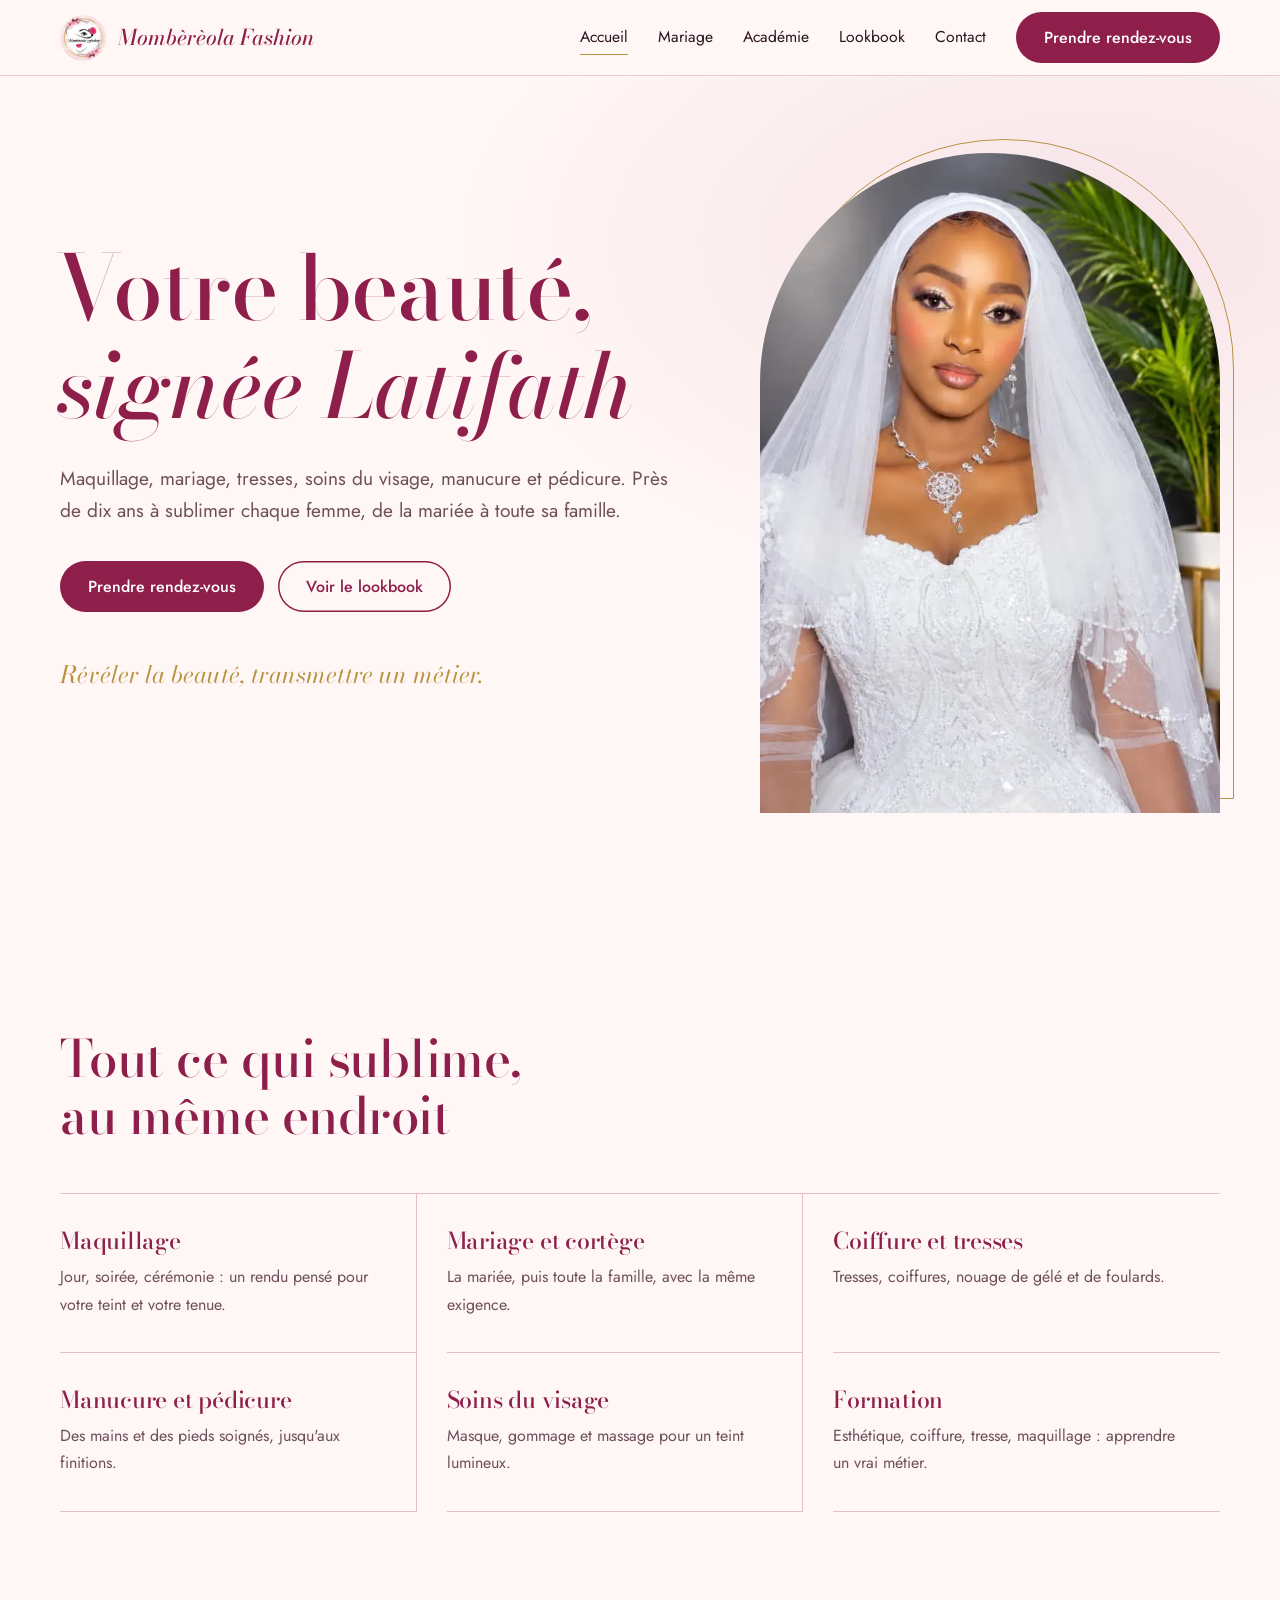
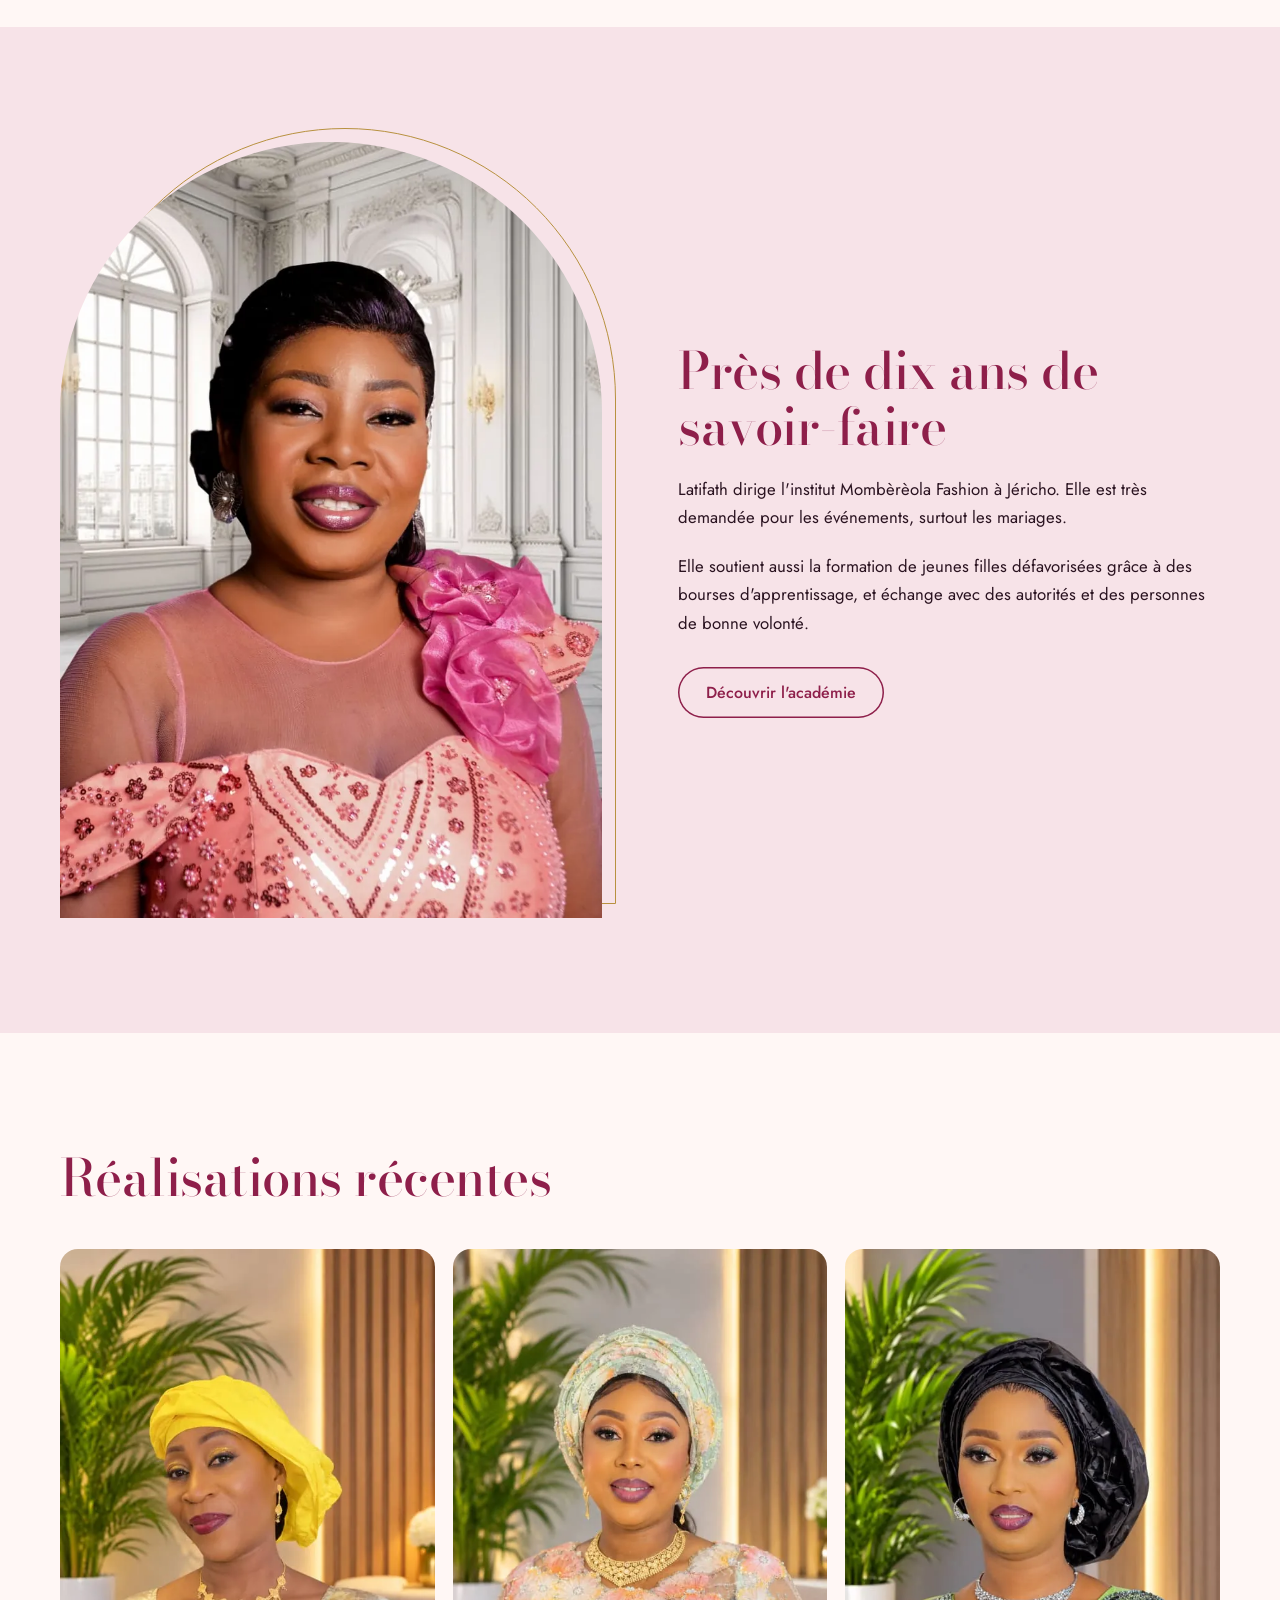
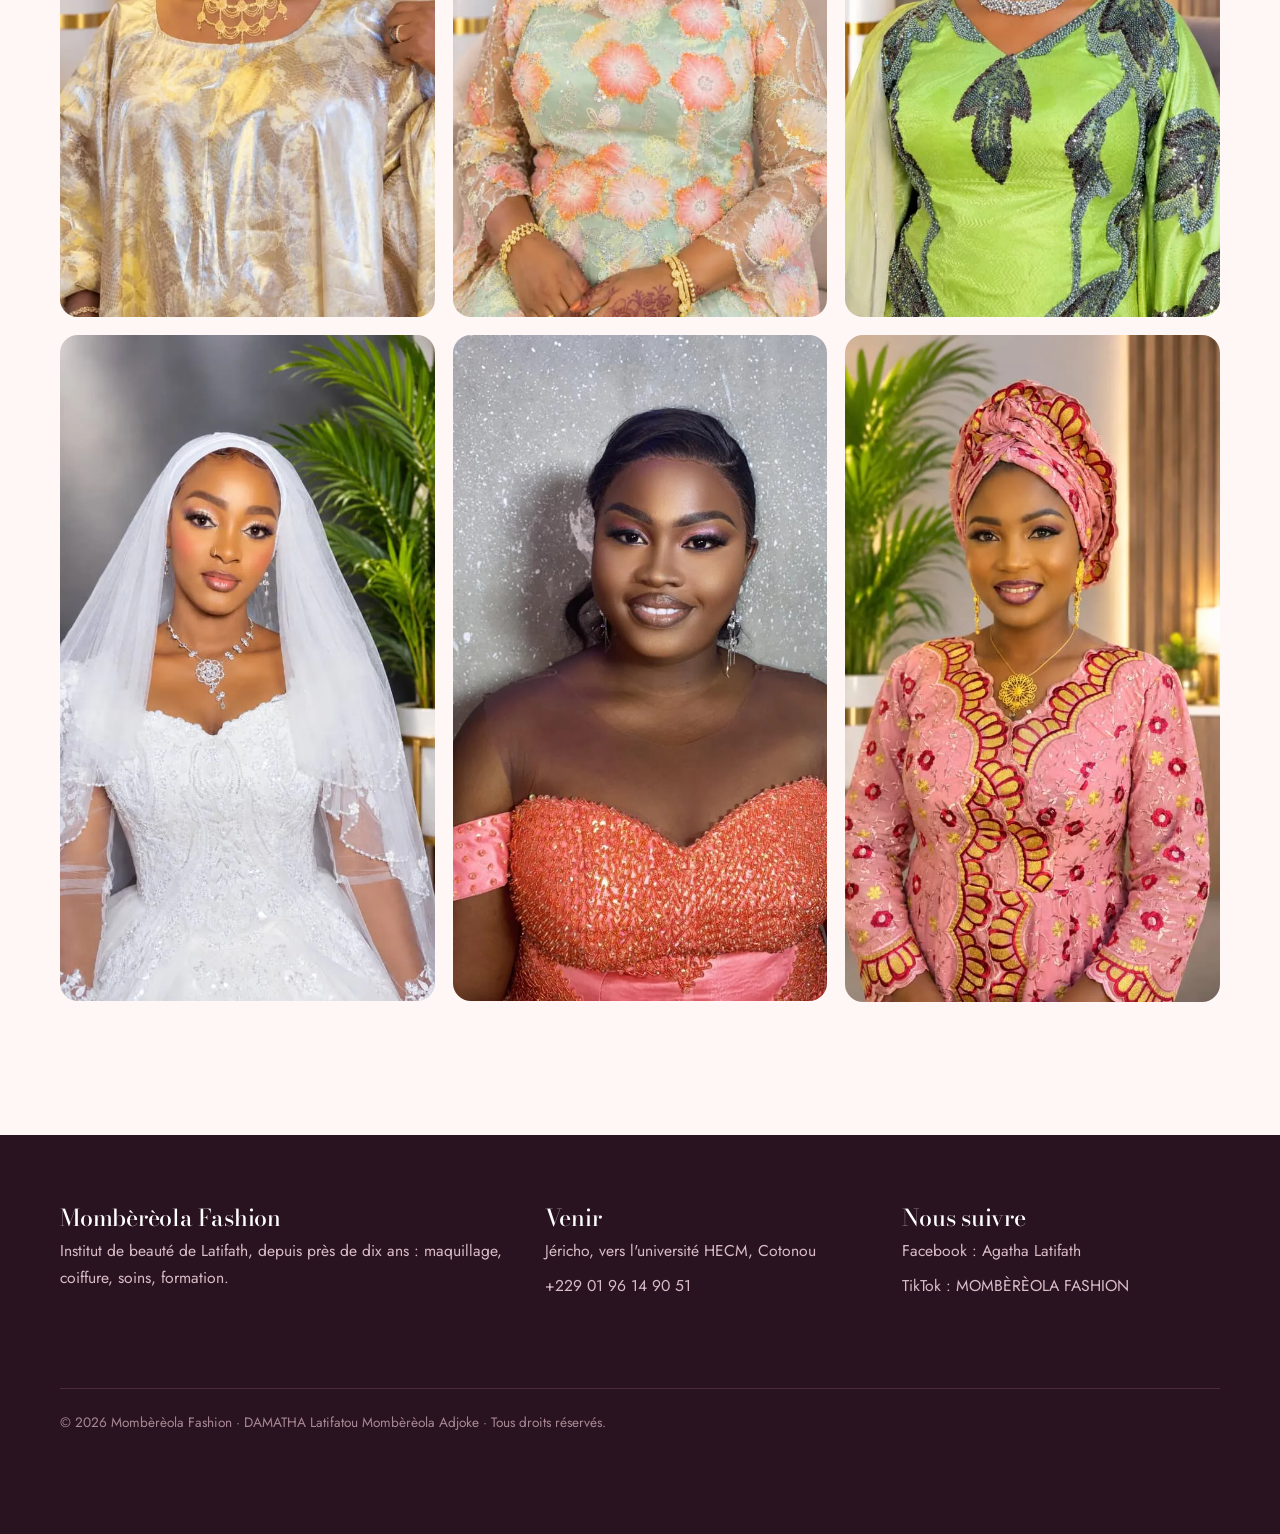
==== commit dca07102: "Add files via upload" ====
--- a/index.html
+++ b/index.html
@@ -1,565 +1,30 @@
-<!DOCTYPE html>
-<html lang="fr" class="scroll-smooth">
-<head>
-  <meta charset="UTF-8">
-  <meta name="viewport" content="width=device-width, initial-scale=1.0">
-  <title>Mombèrèola Fashion | Institut de Beauté & Académie — Cotonou</title>
-  <meta name="description" content="Maison de beauté fondée par Latifath à Cotonou. Près de 10 ans d'expertise en maquillage mariée, cortèges, gélé couture, tresses et formation professionnelle d'État.">
-  <meta name="theme-color" content="#121011">
-
-  <!-- Favicons officiels -->
-  <link rel="icon" href="logo/favicon.ico" sizes="any">
-  <link rel="icon" type="image/png" sizes="32x32" href="logo/favicon-32.png">
-  <link rel="icon" type="image/png" sizes="192x192" href="logo/favicon-192.png">
-  <link rel="apple-touch-icon" href="logo/apple-touch-icon.png">
-
-  <!-- Open Graph -->
-  <meta property="og:type" content="website">
-  <meta property="og:title" content="Mombèrèola Fashion — Fondée par Latifath | Cotonou">
-  <meta property="og:description" content="Révéler la beauté, transmettre un métier. Près de dix ans d'expertise au service de la femme béninoise.">
-  <meta property="og:image" content="images/og-image-mombereola-fashion.jpg">
-  <meta property="og:locale" content="fr_BJ">
-
-  <!-- Typographies Google Fonts -->
-  <link rel="preconnect" href="https://fonts.googleapis.com">
-  <link rel="preconnect" href="https://fonts.gstatic.com" crossorigin>
-  <link href="https://fonts.googleapis.com/css2?family=Cormorant+Garamond:ital,wght@0,400;0,600;0,700;1,400;1,600&family=Plus+Jakarta+Sans:wght@300;400;500;600;700&display=swap" rel="stylesheet">
-
-  <!-- Feuilles de style modulaires consolidées -->
-  <link rel="stylesheet" href="css/variables.css">
-  <link rel="stylesheet" href="css/reset-base.css">
-  <link rel="stylesheet" href="css/components.css">
-  <link rel="stylesheet" href="css/layout.css">
-
-  <!-- Balisage SEO Local JSON-LD -->
-  <script type="application/ld+json">
-  {
-    "@context": "https://schema.org",
-    "@type": "BeautySalon",
-    "name": "Mombèrèola Fashion",
-    "founder": {
-      "@type": "Person",
-      "name": "Latifath"
-    },
-    "description": "Institut de beauté et de haute coiffure fondé par Latifath à Cotonou. Maquillage mariée et cérémonies, nouage de gélé, tresses d'art, soins dermatologiques et académie diplômante d'État.",
-    "telephone": "+2290196149051",
-    "address": {
-      "@type": "PostalAddress",
-      "addressLocality": "Cotonou",
-      "addressCountry": "BJ"
-    },
-    "priceRange": "$$"
-  }
-  </script>
-</head>
-
-<body>
-
-  <!-- ========================================================================
-       1. EN-TÊTE & LOGO DE LUXE
-       ======================================================================== -->
-  <header class="site-header">
-    <div class="container header-container">
-      <a href="index.html" class="brand-identity" aria-label="Mombèrèola Fashion Accueil">
-        <img src="logo/logo-mombereola-fashion.png" alt="Logo de l'institut de beauté Mombèrèola Fashion" width="50" height="50">
-        <div class="brand-text">
-          <span class="brand-title">Mombèrèola Fashion</span>
-          <p class="brand-sub">Par Latifath · Cotonou</p>
-        </div>
-      </a>
-
-      <!-- Menu Ordinateur -->
-      <nav class="desktop-nav" aria-label="Menu principal">
-        <a href="#apropos" class="nav-link">La Maison</a>
-        <a href="#expertises" class="nav-link">Expertises</a>
-        <a href="mariee-et-ceremonies.html" class="nav-link">Mariage & Cortège</a>
-        <a href="#savoir-faire" class="nav-link">Savoir-Faire</a>
-        <a href="academie.html" class="nav-link">Académie</a>
-        <a href="lookbook.html" class="nav-link">Lookbook</a>
-        <a href="contact.html" class="nav-link">Contact</a>
-        <a href="https://wa.me/2290196149051?text=Bonjour%20Madame%20Latifath%2C%20je%20souhaite%20prendre%20un%20rendez-vous%20%C3%A0%20l%27institut" 
-           target="_blank" rel="noopener noreferrer" class="btn btn-gold" style="padding: 10px 22px; font-size: 0.8rem;">
-          Réserver via WhatsApp
-        </a>
-      </nav>
-
-      <!-- Bouton Menu Mobile -->
-      <button class="burger-btn" id="burgerToggle" aria-label="Ouvrir le menu de navigation">
-        <span class="burger-line"></span>
-        <span class="burger-line"></span>
-        <span class="burger-line"></span>
-      </button>
-    </div>
-  </header>
-
-  <main id="accueil">
-
-    <!-- ========================================================================
-       2. HERO SECTION — LATIFATH & L'INSTITUT (Pages 1 & 2 du Portfolio)
-       ======================================================================== -->
-    <section class="hero-editorial" id="apropos">
-      <div class="container hero-editorial-grid">
-        <div>
-          <span class="badge badge-gold" style="margin-bottom: 16px;">
-            <svg width="12" height="12" viewBox="0 0 24 24" fill="currentColor"><path d="M12 2l2.4 7.4h7.6l-6.2 4.5 2.4 7.4-6.2-4.5-6.2 4.5 2.4-7.4-6.2-4.5h7.6z"/></svg>
-            Institut de Beauté d'Exception · Cotonou
-          </span>
-
-          <p class="founder-tagline">Révéler la beauté, transmettre un métier.</p>
-          
-          <h1 style="margin-bottom: 20px;">
-            L'Élégance au service de <em>chaque femme</em>.
-          </h1>
-
-          <p style="margin-bottom: 24px; font-size: 1.05rem;">
-            Fondatrice de l'institut Mombèrèola Fashion, <strong>Latifath</strong> met son talent au service de la beauté depuis près de dix ans. Maquillage, coiffure, soins du visage, manucure et pédicure : chaque prestation est pensée pour sublimer la personnalité de celle qui prend place dans son fauteuil.
-          </p>
-
-          <div style="display:flex; flex-wrap:wrap; gap:14px;">
-            <a href="https://wa.me/2290196149051?text=Bonjour%20Madame%20Latifath%2C%20je%20souhaite%20r%C3%A9server%20une%20mise%20en%20beaut%C3%A9" 
-               target="_blank" rel="noopener noreferrer" class="btn btn-gold">
-              Prendre Rendez-vous
-            </a>
-            <a href="#expertises" class="btn btn-outline-gold">
-              Découvrir nos Soins
-            </a>
-          </div>
-
-          <!-- Chiffres Clés Authentiques du Portfolio -->
-          <div class="hero-stats-row">
-            <div class="stat-item">
-              <strong>Près de 10 ans</strong>
-              <span>D'expérience</span>
-            </div>
-            <div class="stat-item">
-              <strong>Mariages</strong>
-              <span>Toute la famille</span>
-            </div>
-            <div class="stat-item">
-              <strong>Bourses d'État</strong>
-              <span>Jeunes filles</span>
-            </div>
-          </div>
-        </div>
-
-        <!-- Portrait de Latifath en Arche Romane -->
-        <div style="max-width: 440px; margin: 0 auto; width: 100%;">
-          <div class="arch-frame" style="aspect-ratio: 4 / 5.6;">
-            <div class="arch-frame-inner">
-              <img src="images/portrait-robe-satin-lilas-studio-mombereola-fashion.webp" 
-                   alt="Latifath, fondatrice de l'institut de beauté Mombèrèola Fashion en robe lilas" 
-                   width="857" height="1200" fetchpriority="high">
-            </div>
-          </div>
-          <div style="text-align: center; margin-top: 14px;">
-            <p style="font-family: var(--font-serif); font-size: 1.3rem; font-weight: 700; color: var(--c-ink); margin-bottom: 2px;">
-              Latifath
-            </p>
-            <p style="font-size: 0.78rem; text-transform: uppercase; letter-spacing: 0.12em; color: var(--c-bordeaux); font-weight: 600;">
-              Fondatrice & Maître Praticienne
-            </p>
-          </div>
-        </div>
-      </div>
-    </section>
-
-    <div class="ornament-line"><span class="ornament-dot"></span></div>
-
-    <!-- ========================================================================
-       3. LES 6 DOMAINES D'EXPERTISE (Page 3 du Portfolio)
-       ======================================================================== -->
-    <section class="section-py" id="expertises" style="padding-top: 40px;">
-      <div class="container">
-        <div style="text-align: center; max-width: 640px; margin: 0 auto;">
-          <span class="badge badge-bordeaux">Expertise de Pointe</span>
-          <h2 style="margin-top: 12px; margin-bottom: 12px;">Un Savoir-Faire Complet de la Beauté</h2>
-          <p>Une maîtrise totale des rituels esthétiques traditionnels et contemporains au cœur de Cotonou.</p>
-        </div>
-
-        <div class="expertise-grid">
-          <!-- 01 Maquillage -->
-          <article class="expertise-card">
-            <div>
-              <span class="expertise-number">01</span>
-              <h3>Maquillage</h3>
-              <p>Maquillage de jour, de soirée et de cérémonie, adapté à chaque teint, à chaque tenue et à chaque occasion festive.</p>
-            </div>
-            <div style="margin-top: 24px; padding-top: 16px; border-top: 1px solid var(--c-gold-border);">
-              <a href="https://wa.me/2290196149051?text=Bonjour%20Madame%20Latifath%2C%20je%20souhaite%20r%C3%A9server%20une%20s%C3%A9ance%20Maquillage" 
-                 target="_blank" rel="noopener noreferrer" style="font-size: 0.8rem; font-weight: 700; color: var(--c-bordeaux); text-transform: uppercase; letter-spacing: 0.05em;">
-                Réserver une séance &rarr;
-              </a>
-            </div>
-          </article>
-
-          <!-- 02 Mariage & Événements -->
-          <article class="expertise-card" style="background: var(--c-blush-soft); border-color: var(--c-gold);">
-            <div>
-              <span class="expertise-number">02</span>
-              <h3>Mariage & Événements</h3>
-              <p>La mariée, la famille, la maison : tout un cortège maquillé avec la même exigence, le jour où tout doit être parfait.</p>
-            </div>
-            <div style="margin-top: 24px; padding-top: 16px; border-top: 1px solid var(--c-gold-border);">
-              <a href="mariee-et-ceremonies.html" style="font-size: 0.8rem; font-weight: 700; color: var(--c-bordeaux); text-transform: uppercase; letter-spacing: 0.05em;">
-                Formule Cortège &rarr;
-              </a>
-            </div>
-          </article>
-
-          <!-- 03 Coiffure & Tresses -->
-          <article class="expertise-card">
-            <div>
-              <span class="expertise-number">03</span>
-              <h3>Coiffure & Tresses</h3>
-              <p>Tresses d'art, coiffures de cérémonie et mise en forme des foulards et gélés pour une allure structurée et majestueuse.</p>
-            </div>
-            <div style="margin-top: 24px; padding-top: 16px; border-top: 1px solid var(--c-gold-border);">
-              <a href="https://wa.me/2290196149051?text=Bonjour%20Madame%20Latifath%2C%20je%20souhaite%20r%C3%A9server%20pour%20Coiffure%20et%20Tresses" 
-                 target="_blank" rel="noopener noreferrer" style="font-size: 0.8rem; font-weight: 700; color: var(--c-bordeaux); text-transform: uppercase; letter-spacing: 0.05em;">
-                Choisir une coiffure &rarr;
-              </a>
-            </div>
-          </article>
-
-          <!-- 04 Manucure & Pédicure -->
-          <article class="expertise-card">
-            <div>
-              <span class="expertise-number">04</span>
-              <h3>Manucure & Pédicure</h3>
-              <p>Soins complets des mains et des pieds, avec des finitions soignées pour une élégance raffinée jusqu'au bout des ongles.</p>
-            </div>
-            <div style="margin-top: 24px; padding-top: 16px; border-top: 1px solid var(--c-gold-border);">
-              <a href="https://wa.me/2290196149051?text=Bonjour%20Madame%20Latifath%2C%20je%20souhaite%20r%C3%A9server%20une%20Manucure%20P%C3%A9dicure" 
-                 target="_blank" rel="noopener noreferrer" style="font-size: 0.8rem; font-weight: 700; color: var(--c-bordeaux); text-transform: uppercase; letter-spacing: 0.05em;">
-                Prendre soin de soi &rarr;
-              </a>
-            </div>
-          </article>
-
-          <!-- 05 Soins du Visage -->
-          <article class="expertise-card">
-            <div>
-              <span class="expertise-number">05</span>
-              <h3>Soins du Visage</h3>
-              <p>Soins en institut en cabine privée : masque, gommage et massage professionnel pour un teint reposé, détoxifié et lumineux.</p>
-            </div>
-            <div style="margin-top: 24px; padding-top: 16px; border-top: 1px solid var(--c-gold-border);">
-              <a href="https://wa.me/2290196149051?text=Bonjour%20Madame%20Latifath%2C%20je%20souhaite%20un%20Soin%20du%20Visage" 
-                 target="_blank" rel="noopener noreferrer" style="font-size: 0.8rem; font-weight: 700; color: var(--c-bordeaux); text-transform: uppercase; letter-spacing: 0.05em;">
-                Consulter les rituels &rarr;
-              </a>
-            </div>
-          </article>
-
-          <!-- 06 Formation Professionnelle -->
-          <article class="expertise-card">
-            <div>
-              <span class="expertise-number">06</span>
-              <h3>Formation d'État</h3>
-              <p>Apprentissage rigoureux en esthétique générale, coiffure, tresse, maquillage et nouage de foulards donnant droit à un diplôme officiel.</p>
-            </div>
-            <div style="margin-top: 24px; padding-top: 16px; border-top: 1px solid var(--c-gold-border);">
-              <a href="academie.html" style="font-size: 0.8rem; font-weight: 700; color: var(--c-bordeaux); text-transform: uppercase; letter-spacing: 0.05em;">
-                Voir les Bourses d'études &rarr;
-              </a>
-            </div>
-          </article>
-        </div>
-      </div>
-    </section>
-
-    <!-- ========================================================================
-       4. MARIAGE & TOUTE LA MAISON (Page 4 du Portfolio)
-       ======================================================================== -->
-    <section class="wedding-focus" id="mariage">
-      <div class="container wedding-grid">
-        <!-- Visuel Mariée en Arche -->
-        <div style="max-width: 460px; margin: 0 auto; width: 100%;">
-          <div class="arch-frame" style="aspect-ratio: 4 / 5.8;">
-            <div class="arch-frame-inner">
-              <img src="images/maquillage-mariee-voile-robe-de-mariage-mombereola-fashion.webp" 
-                   alt="Maquillage de mariée avec voile et robe de mariage par Latifath" 
-                   width="607" height="1080" loading="lazy">
-            </div>
-          </div>
-          
-          <div class="wedding-gallery-duo">
-            <div>
-              <div class="card-luxury" style="aspect-ratio: 1; overflow: hidden;">
-                <img src="images/maquillage-naturel-bonnet-blanc-dentelle-mombereola-fashion.webp" 
-                     alt="Maquillage de cérémonie avec bonnet blanc et dentelle" width="607" height="1080" loading="lazy" style="height:100%; object-fit:cover;">
-              </div>
-              <p class="caption">Maquillage de Cérémonie</p>
-            </div>
-            <div>
-              <div class="card-luxury" style="aspect-ratio: 1; overflow: hidden;">
-                <img src="images/maquillage-cliente-foulard-moutarde-preparation-02-mombereola-fashion.webp" 
-                     alt="Préparation d'une invitée en foulard moutarde par Latifath" width="608" height="1080" loading="lazy" style="height:100%; object-fit:cover;">
-              </div>
-              <p class="caption">Préparation d'une Invitée</p>
-            </div>
-          </div>
-        </div>
-
-        <!-- Contenu Éditorial Mariage -->
-        <div>
-          <span class="badge badge-magenta">Célébrations & Rituels</span>
-          <h2 style="margin-top: 14px; margin-bottom: 20px;">
-            Le grand jour,<br><em>chaque détail compte</em>.
-          </h2>
-
-          <p style="margin-bottom: 18px; font-size: 1.05rem;">
-            Le mariage est au cœur de notre savoir-faire. <strong>Latifath maquille la mariée, puis toute la famille ou toute la maison</strong> : teint, regard et tenue se répondent pour que chaque femme rayonne le jour J.
-          </p>
-
-          <p style="margin-bottom: 24px;">
-            Elle intervient également lors de cérémonies et d'événements de toute nature (mariage coutumier, dot, communion, baptême), avec la même rigueur et le même souci d'élégance absolue.
-          </p>
-
-          <ul class="wedding-checklist">
-            <li>La mariée (civil, religieux, traditionnel)</li>
-            <li>La famille, les mères et les demoiselles d'honneur</li>
-            <li>Cérémonies, dots et réceptions mondaines</li>
-          </ul>
-
-          <div style="margin-top: 32px;">
-            <a href="mariee-et-ceremonies.html" class="btn btn-gold">
-              Découvrir les Formules Mariage & Cortège
-            </a>
-          </div>
-        </div>
-      </div>
-    </section>
-
-    <!-- ========================================================================
-       5. SAVOIR-FAIRE : « CHAQUE GESTE EST UNE SIGNATURE » (Page 6 & 7)
-       ======================================================================== -->
-    <section class="section-py" id="savoir-faire">
-      <div class="container">
-        <div style="text-align: center; max-width: 680px; margin: 0 auto;">
-          <span class="badge badge-gold">Précision du Geste</span>
-          <h2 style="margin-top: 12px; margin-bottom: 14px;">De la Préparation au Résultat</h2>
-          <p class="founder-tagline" style="font-size: 1.5rem; margin-bottom: 8px;">Chaque geste est une signature.</p>
-          <p>
-            Du regard aux lèvres, de la coiffure à la finition, chaque geste est maîtrisé. Le résultat : un teint éclatant, un regard travaillé et un rendu qui tient magnifiquement devant l'objectif comme dans la vie.
-          </p>
-        </div>
-
-        <!-- Étapes 1, 2, 3 -->
-        <div class="steps-grid">
-          <div class="step-card">
-            <div class="step-media">
-              <img src="images/maquillage-yeux-fard-violet-application-01-mombereola-fashion.webp" 
-                   alt="Étape 1 : Le regard, application du fard à paupières" width="607" height="1080" loading="lazy">
-            </div>
-            <div class="step-body">
-              <span class="step-badge">1</span>
-              <p class="step-title">Le Regard</p>
-              <p style="font-size: 0.82rem; margin-top: 6px;">Dégradé chromatique précis et ligne d'eye-liner sculptée.</p>
-            </div>
-          </div>
-
-          <div class="step-card">
-            <div class="step-media">
-              <img src="images/maquillage-levres-application-rouge-a-levres-mombereola-fashion.webp" 
-                   alt="Étape 2 : Les lèvres, application minutieuse du rouge à lèvres" width="607" height="1080" loading="lazy">
-            </div>
-            <div class="step-body">
-              <span class="step-badge">2</span>
-              <p class="step-title">Les Lèvres</p>
-              <p style="font-size: 0.82rem; margin-top: 6px;">Contour précis et textures satinées pour un galbe parfait.</p>
-            </div>
-          </div>
-
-          <div class="step-card">
-            <div class="step-media">
-              <img src="images/maquillage-teint-eclatant-resultat-final-robe-corail-mombereola-fashion.webp" 
-                   alt="Étape 3 : La coiffure chignon et le résultat final éclatant" width="607" height="1080" loading="lazy">
-            </div>
-            <div class="step-body">
-              <span class="step-badge">3</span>
-              <p class="step-title">La Coiffure & Finition</p>
-              <p style="font-size: 0.82rem; margin-top: 6px;">Chignon couture et spray fixateur pour une tenue 24h.</p>
-            </div>
-          </div>
-        </div>
-
-        <!-- Encadré Cabine Soins du Visage -->
-        <div style="margin-top: 60px; background: var(--c-white); border-radius: var(--radius-md); padding: 36px 28px; border: 1px solid var(--c-gold-border);">
-          <div>
-            <span class="badge badge-bordeaux">Cabine & Bien-Être</span>
-            <h3 style="font-size: 1.6rem; margin: 12px 0;">Soins du Visage Dermato-Esthétiques & Tresses Nettes</h3>
-            <p style="margin-bottom: 16px;">
-              En institut, masque réparateur, gommage doux et massage sous vapeur ozonée redonnent au visage repos et éclat, dans le respect strict de la physiologie de votre peau. Les tresses sont réalisées avec une tension millimétrée, sans douleur.
-            </p>
-            <p style="font-size: 0.84rem; color: var(--c-bordeaux); font-weight: 600;">
-              ✓ Hygiène hospitalière : blouse blanche, charlotte, gants stériles et masque chirurgical pour chaque soin.
-            </p>
-          </div>
-        </div>
-      </div>
-    </section>
-
-    <!-- ========================================================================
-       6. L'ACADÉMIE & LA BOURSE DENISE HOUNMENOU (Page 8 du Portfolio)
-       ======================================================================== -->
-    <section class="container" id="academie">
-      <div class="academy-banner">
-        <div class="academy-flex">
-          <div>
-            <span class="badge" style="background: rgba(212, 175, 55, 0.2); color: var(--c-gold); border: 1px solid var(--c-gold);">
-              Formation & Engagement Citoyen
-            </span>
-            <h2 style="color: var(--c-white); margin-top: 14px; margin-bottom: 18px;">
-              Transmettre, c'est offrir un avenir.
-            </h2>
-            <p style="color: rgba(255, 255, 255, 0.85); margin-bottom: 20px;">
-              L'institut forme les futures professionnelles de la beauté et soutient des jeunes filles défavorisées grâce à des <strong>bourses de formation d'excellence</strong> : <strong>3 ans d'apprentissage</strong> menant directement à un <strong>Diplôme d'État officiel</strong>.
-            </p>
-
-            <div class="support-card">
-              <p style="font-family: var(--font-serif); font-size: 1.35rem; font-style: italic; color: #FFFFFF; margin-bottom: 6px;">
-                Soutenir ce projet d'émancipation ?
-              </p>
-              <p style="font-size: 0.86rem; color: rgba(255,255,255,0.8); margin-bottom: 14px;">
-                Partenaire, institution ou personne de bonne volonté : rejoignez la démarche de l'Honorable Denise Hounmenou et de Latifath.
-              </p>
-              <a href="academie.html" class="btn btn-gold" style="font-size: 0.82rem;">
-                Découvrir l'Académie & Les Bourses
-              </a>
-            </div>
-          </div>
-
-          <!-- Affiche Officielle de la Bourse -->
-          <div style="max-width: 380px; margin: 0 auto; width: 100%;">
-            <div class="card-luxury" style="border: 2px solid var(--c-gold); box-shadow: 0 16px 40px rgba(0,0,0,0.5);">
-              <img src="images/flyer-bourse-formation-esthetique-coiffure-maquillage-mombereola-fashion.webp" 
-                   alt="Affiche officielle de la bourse de formation offerte par l'Honorable Denise Hounmenou" 
-                   width="720" height="1080" loading="lazy">
-            </div>
-          </div>
-        </div>
-      </div>
-    </section>
-
-    <!-- ========================================================================
-       7. CONTACT & COLLABORONS (Page 9 du Portfolio)
-       ======================================================================== -->
-    <section class="section-py" id="contact" style="background-color: var(--c-white); border-top: 1px solid var(--c-gold-border);">
-      <div class="container" style="max-width: 840px; text-align: center;">
-        <span class="badge badge-magenta">Rencontre & Loge Privée</span>
-        
-        <h2 style="font-size: clamp(2.4rem, 5vw, 3.5rem); margin-top: 14px; margin-bottom: 12px;">
-          Collaborons
-        </h2>
-        
-        <p class="founder-tagline" style="font-size: 1.35rem; margin-bottom: 36px;">
-          Un projet, un événement, un partenariat ? Latifath se tient à votre entière disposition.
-        </p>
-
-        <div style="display:grid; grid-template-columns: 1fr; gap: 20px; margin-bottom: 36px;">
-          <a href="https://wa.me/2290196149051?text=Bonjour%20Madame%20Latifath%2C%20je%20vous%20contacte%20depuis%20le%20site%20officiel" 
-             target="_blank" rel="noopener noreferrer" 
-             class="card-luxury" style="padding: 24px; display:flex; flex-direction:column; align-items:center; gap:6px; border-color: var(--c-gold);">
-            <span style="font-size: 0.74rem; font-weight: 700; letter-spacing: 0.12em; text-transform: uppercase; color: var(--c-bordeaux);">
-              Téléphone · WhatsApp Direct
-            </span>
-            <strong style="font-size: 1.6rem; color: var(--c-ink); font-family: var(--font-serif);">
-              +229 01 96 14 90 51
-            </strong>
-          </a>
-
-          <div class="card-luxury" style="padding: 24px;">
-            <span style="font-size: 0.74rem; font-weight: 700; letter-spacing: 0.12em; text-transform: uppercase; color: var(--c-text-muted);">
-              Instagram · Facebook · TikTok
-            </span>
-            <p style="font-size: 1.35rem; color: var(--c-ink); font-family: var(--font-serif); font-weight: 600; margin-top: 4px;">
-              Mombèrèola Fashion
-            </p>
-          </div>
-        </div>
-
-        <p style="font-size: 0.95rem; color: var(--c-text-muted);">
-          📍 <strong>Cotonou, Bénin</strong> · Institut de Beauté & Couture
-        </p>
-      </div>
-    </section>
-
-  </main>
-
-  <!-- ========================================================================
-       8. PIED DE PAGE HAUTE MAISON
-       ======================================================================== -->
-  <footer class="site-footer">
-    <div class="container">
-      <div class="footer-grid">
-        <div class="footer-col">
-          <h4 style="font-family: var(--font-serif); letter-spacing: 0.04em;">Mombèrèola Fashion</h4>
-          <p style="margin-bottom: 12px;">
-            Maison de beauté et d'apprentissage professionnel fondée par Latifath. Près de 10 ans d'amour du travail bien fait à Cotonou, Bénin.
-          </p>
-          <p class="founder-tagline" style="color: var(--c-gold); font-size: 1.1rem;">
-            Révéler la beauté, transmettre un métier.
-          </p>
-        </div>
-
-        <div class="footer-col">
-          <h4 style="font-size: 1.15rem;">Navigation</h4>
-          <p><a href="index.html">La Maison & Latifath</a></p>
-          <p><a href="mariee-et-ceremonies.html">Mariage & Cortège</a></p>
-          <p><a href="academie.html">Académie & Bourse d'État</a></p>
-          <p><a href="lookbook.html">Le Lookbook</a></p>
-          <p><a href="contact.html">Contact & Accès</a></p>
-        </div>
-
-        <div class="footer-col">
-          <h4 style="font-size: 1.15rem;">Horaires d'Accueil</h4>
-          <p>Lundi au Samedi : 08h00 – 19h30</p>
-          <p>Dimanche : Réservé aux Mariées sur RDV</p>
-          <p style="margin-top: 10px; color: var(--c-gold);">Cotonou, République du Bénin</p>
-        </div>
-      </div>
-
-      <div class="footer-bottom">
-        <p>&copy; <span id="yearPlaceholder"></span> Mombèrèola Fashion · Institut de Beauté. Tous droits réservés.</p>
-      </div>
-    </div>
-  </footer>
-
-  <!-- ========================================================================
-       9. BARRE MOBILE FLOTTANTE
-       ======================================================================== -->
-  <aside class="mobile-concierge-bar" aria-label="Action rapide mobile">
-    <a href="tel:+2290196149051" class="mobile-call-action" aria-label="Appeler Latifath au salon">
-      <svg width="20" height="20" viewBox="0 0 24 24" fill="none" stroke="currentColor" stroke-width="2"><path d="M22 16.92v3a2 2 0 0 1-2.18 2 19.79 19.79 0 0 1-8.63-3.07 19.5 19.5 0 0 1-6-6 19.79 19.79 0 0 1-3.07-8.67A2 2 0 0 1 4.11 2h3a2 2 0 0 1 2 1.72 12.84 12.84 0 0 0 .7 2.81 2 2 0 0 1-.45 2.11L8.09 9.91a16 16 0 0 0 6 6l1.27-1.27a2 2 0 0 1 2.11-.45 12.84 12.84 0 0 0 2.81.7A2 2 0 0 1 22 16.92z"/></svg>
-    </a>
-    <a href="https://wa.me/2290196149051?text=Bonjour%20Madame%20Latifath%2C%20je%20souhaite%20r%C3%A9server%20un%20rendez-vous%20%C3%A0%20l%27institut" 
-       target="_blank" rel="noopener noreferrer" class="mobile-whatsapp-action">
-      <svg width="20" height="20" viewBox="0 0 24 24" fill="currentColor"><path d="M12.04 2c-5.46 0-9.91 4.45-9.91 9.91 0 1.75.46 3.45 1.32 4.95L2.05 22l5.25-1.38c1.45.79 3.08 1.21 4.74 1.21 5.46 0 9.91-4.45 9.91-9.91 0-2.65-1.03-5.14-2.9-7.01A9.82 9.82 0 0 0 12.04 2zm0 18.14c-1.48 0-2.93-.4-4.2-1.15l-.3-.18-3.12.82.83-3.04-.2-.31a8.12 8.12 0 0 1-1.25-4.37c0-4.49 3.65-8.14 8.14-8.14 2.18 0 4.22.85 5.76 2.39a8.08 8.08 0 0 1 2.38 5.75c0 4.49-3.65 8.14-8.14 8.14z"/></svg>
-      Réserver avec Latifath
-    </a>
-  </aside>
-
-  <script>
-    document.getElementById('yearPlaceholder').textContent = new Date().getFullYear();
-
-    const burgerToggle = document.getElementById('burgerToggle');
-    const desktopNav = document.querySelector('.desktop-nav');
-
-    burgerToggle.addEventListener('click', () => {
-      const isVisible = desktopNav.style.display === 'flex';
-      desktopNav.style.display = isVisible ? 'none' : 'flex';
-      desktopNav.style.flexDirection = 'column';
-      desktopNav.style.position = 'absolute';
-      desktopNav.style.top = 'var(--header-height)';
-      desktopNav.style.left = '0';
-      desktopNav.style.right = '0';
-      desktopNav.style.background = '#FFFFFF';
-      desktopNav.style.padding = '24px';
-      desktopNav.style.boxShadow = 'var(--shadow-floating)';
-      desktopNav.style.borderBottom = '1px solid var(--c-gold-border)';
-    });
-  </script>
-
-</body>
-</html>
+<!DOCTYPE html><html lang="fr"><head><meta charset="UTF-8"><meta name="viewport" content="width=device-width,initial-scale=1">
+<title>Salon de beauté à Cotonou | Mombèrèola Fashion</title><meta name="description" content="Institut de beauté de Latifath à Cotonou : maquillage, mariage, tresses, soins du visage, manucure, pédicure et formation."><meta name="theme-color" content="#FFF7F5">
+<link rel="icon" href="logo/favicon.ico" sizes="any"><link rel="icon" type="image/png" sizes="192x192" href="logo/favicon-192.png"><link rel="apple-touch-icon" href="logo/apple-touch-icon.png">
+<meta property="og:type" content="website"><meta property="og:title" content="Salon de beauté à Cotonou | Mombèrèola Fashion"><meta property="og:description" content="Institut de beauté de Latifath à Cotonou : maquillage, mariage, tresses, soins du visage, manucure, pédicure et formation."><meta property="og:image" content="images/og-image-mombereola-fashion.jpg"><meta property="og:locale" content="fr_BJ">
+<link rel="preconnect" href="https://fonts.googleapis.com"><link rel="preconnect" href="https://fonts.gstatic.com" crossorigin>
+<link href="https://fonts.googleapis.com/css2?family=Bodoni+Moda:ital,opsz,wght@0,6..96,500;1,6..96,500&family=Jost:wght@400;500&display=swap" rel="stylesheet">
+<link rel="stylesheet" href="css/style.css"><script type="application/ld+json">{"@context":"https://schema.org","@type":"BeautySalon","name":"Mombèrèola Fashion","founder":"Latifath","telephone":"+2290196149051","image":"images/og-image-mombereola-fashion.jpg","address":{"@type":"PostalAddress","streetAddress":"Jéricho, vers l'université HECM","addressLocality":"Cotonou","addressCountry":"BJ"}}</script></head><body>
+<header class="hd"><div class="w"><a class="brand" href="index.html"><img src="logo/logo-mombereola-fashion-256.png" alt="Logo Mombèrèola Fashion" width="46" height="46">Mombèrèola Fashion</a>
+<button class="bg" aria-label="Menu" aria-expanded="false"><i></i><i></i></button><nav aria-label="Menu principal"><a href="index.html" aria-current="page">Accueil</a><a href="mariee-et-ceremonies.html">Mariage</a><a href="academie.html">Académie</a><a href="lookbook.html">Lookbook</a><a href="contact.html">Contact</a><a class="btn" href="https://wa.me/2290196149051?text=Bonjour%20Latifath%2C%20je%20souhaite%20prendre%20rendez-vous." target="_blank" rel="noopener">Prendre rendez-vous</a></nav></div></header>
+<main><section class="hero"><div class="w"><div><h1>Votre beauté,<br><em>signée Latifath</em></h1>
+<p>Maquillage, mariage, tresses, soins du visage, manucure et pédicure. Près de dix ans à sublimer chaque femme, de la mariée à toute sa famille.</p>
+<div class="cta"><a class="btn" href="contact.html">Prendre rendez-vous</a><a class="btn o" href="lookbook.html">Voir le lookbook</a></div><p class="t">Révéler la beauté, transmettre un métier.</p></div>
+<div class="fr"><div class="arch"><img src="images/maquillage-mariee-voile-robe-de-mariage-mombereola-fashion.webp" alt="Mariée maquillée par Latifath" fetchpriority="high"></div></div></div></section>
+<section><div class="w"><h2 class="rv">Tout ce qui sublime,<br>au même endroit</h2><div class="sv rv">
+<div><h3>Maquillage</h3><p>Jour, soirée, cérémonie : un rendu pensé pour votre teint et votre tenue.</p></div>
+<div><h3>Mariage et cortège</h3><p>La mariée, puis toute la famille, avec la même exigence.</p></div>
+<div><h3>Coiffure et tresses</h3><p>Tresses, coiffures, nouage de gélé et de foulards.</p></div>
+<div><h3>Manucure et pédicure</h3><p>Des mains et des pieds soignés, jusqu'aux finitions.</p></div>
+<div><h3>Soins du visage</h3><p>Masque, gommage et massage pour un teint lumineux.</p></div>
+<div><h3>Formation</h3><p>Esthétique, coiffure, tresse, maquillage : apprendre un vrai métier.</p></div></div></div></section>
+<section class="tint"><div class="w split"><div class="fr rv"><div class="arch"><img src="images/portrait-maquillage-coiffure-chignon-robe-corail-mombereola-fashion.webp" alt="Portrait maquillé, robe corail" loading="lazy"></div></div>
+<div class="rv"><h2>Près de dix ans de savoir-faire</h2><p>Latifath dirige l'institut Mombèrèola Fashion à Jéricho. Elle est très demandée pour les événements, surtout les mariages.</p>
+<p>Elle soutient aussi la formation de jeunes filles défavorisées grâce à des bourses d'apprentissage, et échange avec des autorités et des personnes de bonne volonté.</p><div class="cta" style="margin-top:30px"><a class="btn o" href="academie.html">Découvrir l'académie</a></div></div></div></section>
+<section><div class="w"><h2 class="rv">Réalisations récentes</h2><div class="gal"><figure class="rv"><img src="images/maquillage-glamour-foulard-jaune-tenue-doree-mombereola-fashion.webp" alt="Maquillage glamour, foulard jaune" loading="lazy"></figure><figure class="rv"><img src="images/maquillage-mariee-voile-robe-de-mariage-mombereola-fashion.webp" alt="Maquillage de mariée avec voile" loading="lazy"></figure><figure class="rv"><img src="images/maquillage-soiree-gele-vert-d-eau-tenue-fleurs-mombereola-fashion.webp" alt="Gélé vert d'eau et tenue fleurie" loading="lazy"></figure><figure class="rv"><img src="images/maquillage-teint-eclatant-resultat-final-robe-corail-mombereola-fashion.webp" alt="Teint éclatant et robe corail" loading="lazy"></figure><figure class="rv"><img src="images/maquillage-glamour-gele-noir-tenue-verte-mombereola-fashion.webp" alt="Gélé noir et tenue verte" loading="lazy"></figure><figure class="rv"><img src="images/maquillage-ceremonie-gele-rose-tenue-brodee-mombereola-fashion.webp" alt="Gélé rose et tenue brodée" loading="lazy"></figure></div></div></section></main>
+<footer class="ft"><div class="w"><div><h3>Mombèrèola Fashion</h3><p>Institut de beauté de Latifath, depuis près de dix ans : maquillage, coiffure, soins, formation.</p></div>
+<div><h3>Venir</h3><p>Jéricho, vers l'université HECM, Cotonou</p><p><a href="tel:+2290196149051">+229 01 96 14 90 51</a></p></div>
+<div><h3>Nous suivre</h3><p><a href="https://www.facebook.com/search/top?q=Agatha%20Latifath" target="_blank" rel="noopener">Facebook : Agatha Latifath</a></p><p><a href="https://www.tiktok.com/search?q=MOMB%C3%88R%C3%88OLA%20FASHION" target="_blank" rel="noopener">TikTok : MOMBÈRÈOLA FASHION</a></p></div>
+<small>© <span id="y"></span> Mombèrèola Fashion · DAMATHA Latifatou Mombèrèola Adjoke · Tous droits réservés.</small></div></footer>
+<div class="mb"><a href="tel:+2290196149051">Appeler</a><a href="https://wa.me/2290196149051?text=Bonjour%20Latifath%2C%20je%20souhaite%20prendre%20rendez-vous." target="_blank" rel="noopener">WhatsApp</a></div>
+<script src="js/main.js" defer></script></body></html>
--- a/css/style.css
+++ b/css/style.css
@@ -0,0 +1,50 @@
+
+:root{--rose:#F7E3E8;--ivoire:#FFF7F5;--fram:#8E1F4A;--rose2:#D94A78;--or:#B8913F;--prune:#2A1320;--mut:#6E4F5C;--hh:76px;
+--disp:'Bodoni Moda',Georgia,serif;--txt:'Jost',system-ui,sans-serif;--ease:cubic-bezier(.22,1,.36,1)}
+*{box-sizing:border-box;margin:0;padding:0}html{scroll-behavior:smooth}
+body{font:400 1.05rem/1.7 var(--txt);color:var(--prune);background:var(--ivoire);-webkit-font-smoothing:antialiased}
+img,video{display:block;max-width:100%}a{color:inherit;text-decoration:none}
+h1,h2,h3{font-family:var(--disp);font-weight:500;line-height:1.1;letter-spacing:-.01em;color:var(--fram)}
+h1{font-size:clamp(2.7rem,7vw,5.6rem)}h2{font-size:clamp(2rem,4.2vw,3.2rem)}h3{font-size:1.45rem}
+p{max-width:58ch}.w{width:min(1160px,100% - 40px);margin-inline:auto}
+section{padding:clamp(64px,9vw,120px) 0}.tint{background:var(--rose)}
+:focus-visible{outline:2px solid var(--fram);outline-offset:3px}
+.hd{position:sticky;top:0;z-index:50;height:var(--hh);background:rgba(255,247,245,.88);backdrop-filter:blur(14px);border-bottom:1px solid #EBCBD5}
+.hd .w{display:flex;align-items:center;justify-content:space-between;height:100%}
+.brand{display:flex;align-items:center;gap:12px;font:italic 500 1.35rem var(--disp);color:var(--fram)}.brand img{width:46px;height:46px}
+nav{display:flex;align-items:center;gap:30px}nav a{font-size:.98rem;position:relative}
+nav a:not(.btn)::after{content:"";position:absolute;left:0;bottom:-4px;height:1px;width:0;background:var(--or);transition:width .4s var(--ease)}
+nav a:hover::after,nav a[aria-current]::after{width:100%}
+.btn{display:inline-flex;align-items:center;gap:10px;padding:14px 28px;border-radius:99px;background:var(--fram);color:#fff;font-weight:500;border:0;cursor:pointer;font:500 1rem var(--txt);transition:transform .35s var(--ease),background .3s}
+.btn:hover{transform:translateY(-2px);background:var(--prune)}.btn.o{background:none;color:var(--fram);box-shadow:inset 0 0 0 1.5px var(--fram)}.btn.o:hover{background:var(--fram);color:#fff}
+.bg{display:none;background:none;border:0;width:44px;height:44px;cursor:pointer}.bg i{display:block;width:24px;height:1.5px;background:var(--fram);margin:6px auto;transition:.3s}
+.arch{border-radius:999px 999px 0 0;overflow:hidden;position:relative;aspect-ratio:3/4.3;background:var(--rose)}.arch img{width:100%;height:100%;object-fit:cover}
+.fr{position:relative}.fr::before{content:"";position:absolute;inset:-14px -14px 14px 14px;border:1px solid var(--or);border-radius:999px 999px 0 0}
+.hero{padding:clamp(40px,6vw,90px) 0 clamp(60px,8vw,110px);background:radial-gradient(900px 500px at 85% 20%,var(--rose),transparent 70%)}
+.hero .w{display:grid;grid-template-columns:1.15fr .85fr;gap:clamp(30px,6vw,90px);align-items:center}
+.hero h1 em,.sig{font-style:italic}.hero p{font-size:1.2rem;margin:26px 0 34px;color:var(--mut)}.cta{display:flex;gap:14px;flex-wrap:wrap}
+.hero h1{margin-left:-.04em}.hero .t{margin-top:44px;font:italic 1.5rem var(--disp);color:var(--or)}
+.split{display:grid;grid-template-columns:1fr 1fr;gap:clamp(30px,6vw,90px);align-items:center}.split>div>p{margin-top:20px}.split.r .fr,.split.r>:first-child{order:2}
+.sv{display:grid;grid-template-columns:repeat(3,1fr);gap:0;margin-top:50px;border-top:1px solid #E5BFCB}
+.sv div{padding:34px 30px 34px 0;border-bottom:1px solid #E5BFCB}.sv div:not(:nth-child(3n)){border-right:1px solid #E5BFCB;margin-right:30px}.sv p{margin-top:10px;color:var(--mut);font-size:1rem}
+.gal{columns:3 260px;column-gap:18px;margin-top:44px}.gal figure{break-inside:avoid;margin-bottom:18px;border-radius:18px;overflow:hidden;background:var(--rose)}
+.gal img{width:100%;transition:transform .8s var(--ease)}.gal figure:hover img{transform:scale(1.04)}
+.vd{display:grid;grid-template-columns:repeat(3,1fr);gap:18px;margin-top:44px}.vd video{width:100%;aspect-ratio:9/16;object-fit:cover;border-radius:18px;background:var(--prune)}
+.ul{list-style:none;margin-top:26px}.ul li{padding:14px 0;border-bottom:1px solid #E5BFCB;font:italic 1.35rem var(--disp);color:var(--prune)}
+.q{font:italic 500 clamp(1.8rem,4vw,3rem) var(--disp);color:var(--fram);max-width:20ch;line-height:1.2}
+.ph{padding:clamp(50px,7vw,90px) 0 10px}.ph p{margin-top:18px;color:var(--mut);font-size:1.15rem}
+.ct{display:grid;grid-template-columns:.9fr 1.1fr;gap:clamp(30px,5vw,70px);align-items:start}
+.ci p{margin:0 0 22px}.ci b{display:block;font:500 1.2rem var(--disp);color:var(--fram)}.ci a{border-bottom:1px solid var(--or)}
+form{background:#fff;padding:clamp(24px,4vw,44px);border-radius:28px;box-shadow:0 30px 70px -30px rgba(142,31,74,.35);display:grid;gap:16px}
+label{font-size:.9rem;font-weight:500;display:grid;gap:6px}input,select,textarea{font:inherit;padding:13px 16px;border:1px solid #E5BFCB;border-radius:14px;background:var(--ivoire);color:var(--prune)}
+input:focus,select:focus,textarea:focus{outline:2px solid var(--rose2);border-color:transparent}.r2{display:grid;grid-template-columns:1fr 1fr;gap:14px}
+.ft{background:var(--prune);color:#EBD3DB;padding:70px 0 100px}.ft h3{color:#fff}.ft .w{display:grid;grid-template-columns:1.4fr 1fr 1fr;gap:40px}.ft p{margin:8px 0;font-size:.98rem;color:#D9BCC6}.ft a:hover{color:var(--or)}
+.ft small{display:block;margin-top:40px;grid-column:1/-1;color:#A98895;font-size:.85rem;border-top:1px solid #4A2B3A;padding-top:22px}
+.mb{display:none}
+.rv{opacity:0;transform:translateY(22px);transition:opacity .9s var(--ease),transform .9s var(--ease)}.rv.on{opacity:1;transform:none}
+@media(max-width:860px){.bg{display:block}nav{position:fixed;inset:var(--hh) 0 auto 0;flex-direction:column;align-items:flex-start;gap:0;background:var(--ivoire);padding:10px 20px 26px;border-bottom:1px solid #EBCBD5;transform:translateY(-130%);transition:transform .5s var(--ease)}
+nav.o{transform:none}nav a{width:100%;padding:16px 0;font-size:1.2rem;border-bottom:1px solid #F0D5DD}nav .btn{margin-top:18px;justify-content:center}
+.hero .w,.split,.ct,.ft .w{grid-template-columns:1fr}.hero .arch{max-width:340px;margin:0 auto;order:-1}.split.r .fr,.split.r>:first-child{order:0}.split .fr{max-width:380px;margin:0 auto;width:100%}
+.sv{grid-template-columns:1fr}.sv div{border-right:0!important;margin:0!important;padding:26px 0}.vd{grid-template-columns:1fr 1fr}.vd video:last-child{display:none}.r2{grid-template-columns:1fr}
+.mb{display:flex;position:fixed;left:14px;right:14px;bottom:14px;z-index:60;gap:10px}.mb a{flex:1;text-align:center;padding:14px;border-radius:99px;font-weight:500;background:var(--fram);color:#fff;box-shadow:0 12px 30px -8px rgba(42,19,32,.5)}.mb a+a{background:#1E8E5A}}
+@media(prefers-reduced-motion:reduce){*{transition:none!important}.rv{opacity:1;transform:none}html{scroll-behavior:auto}}
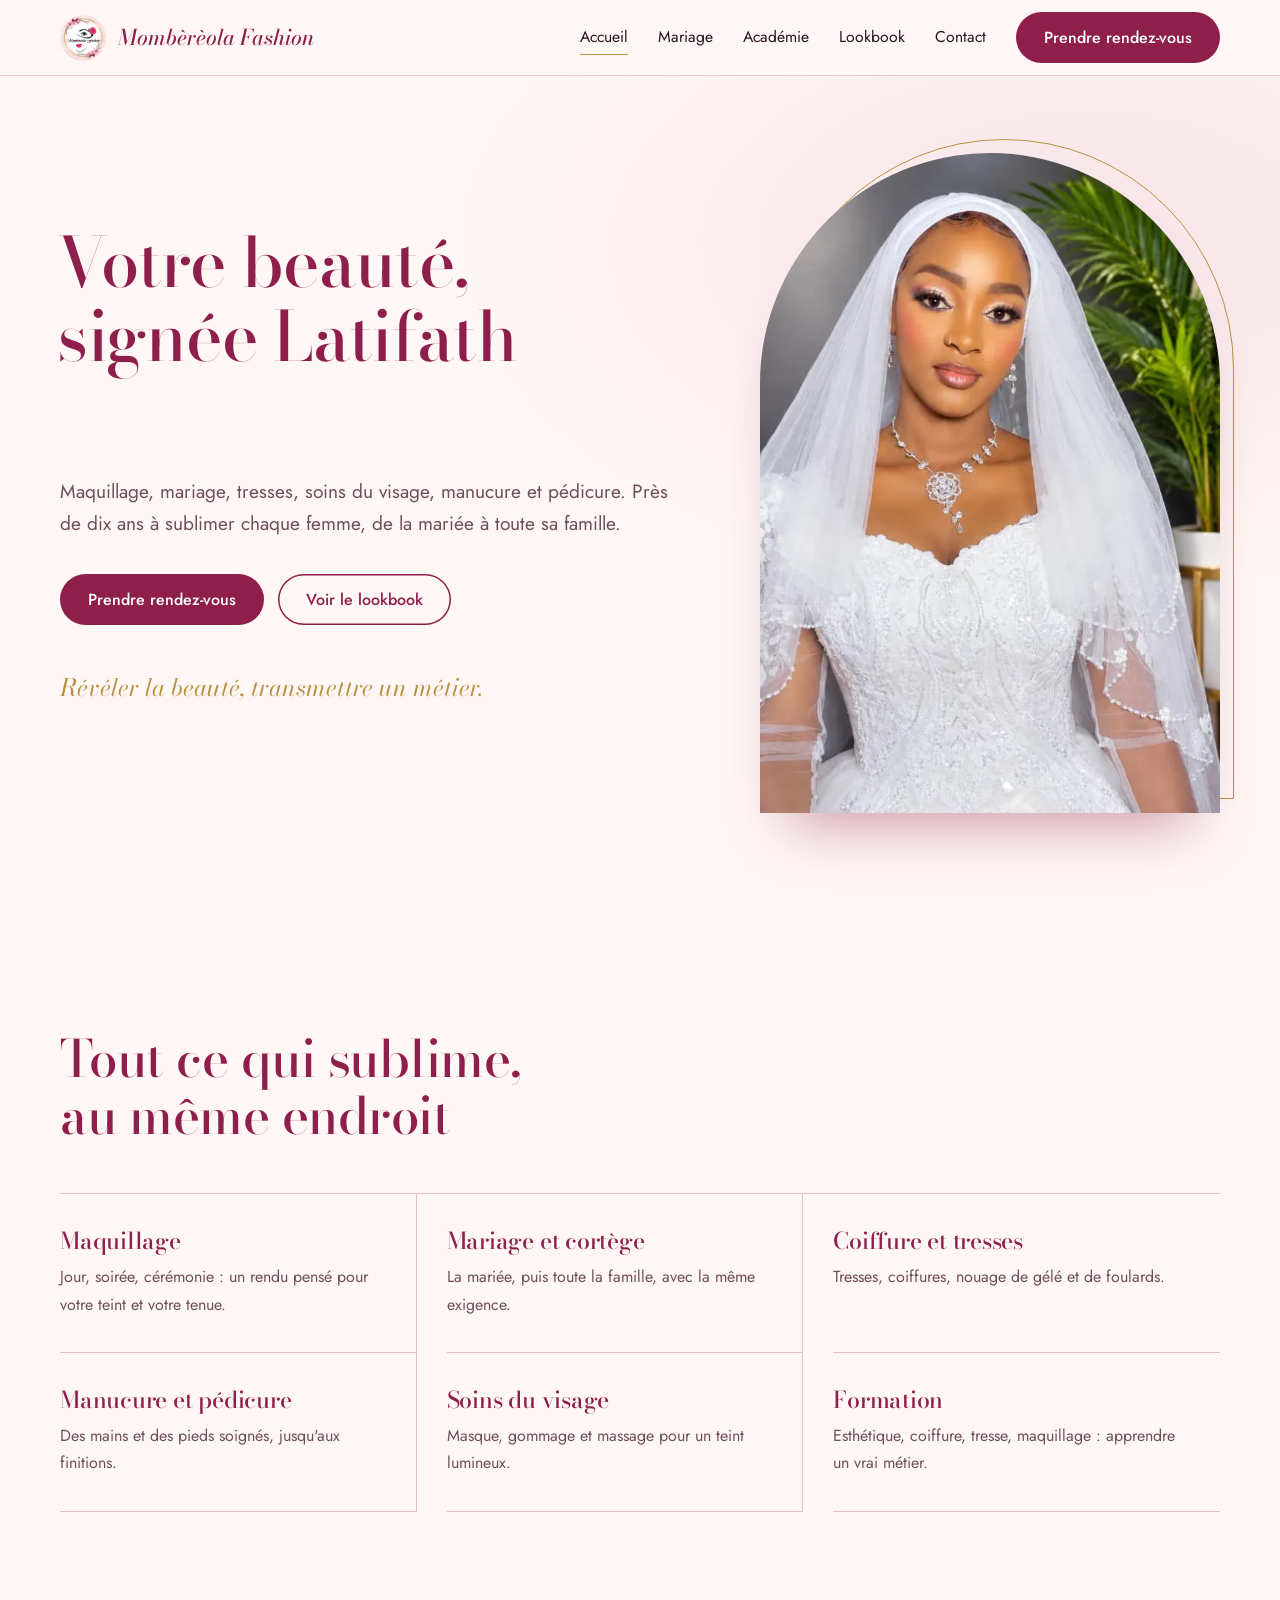
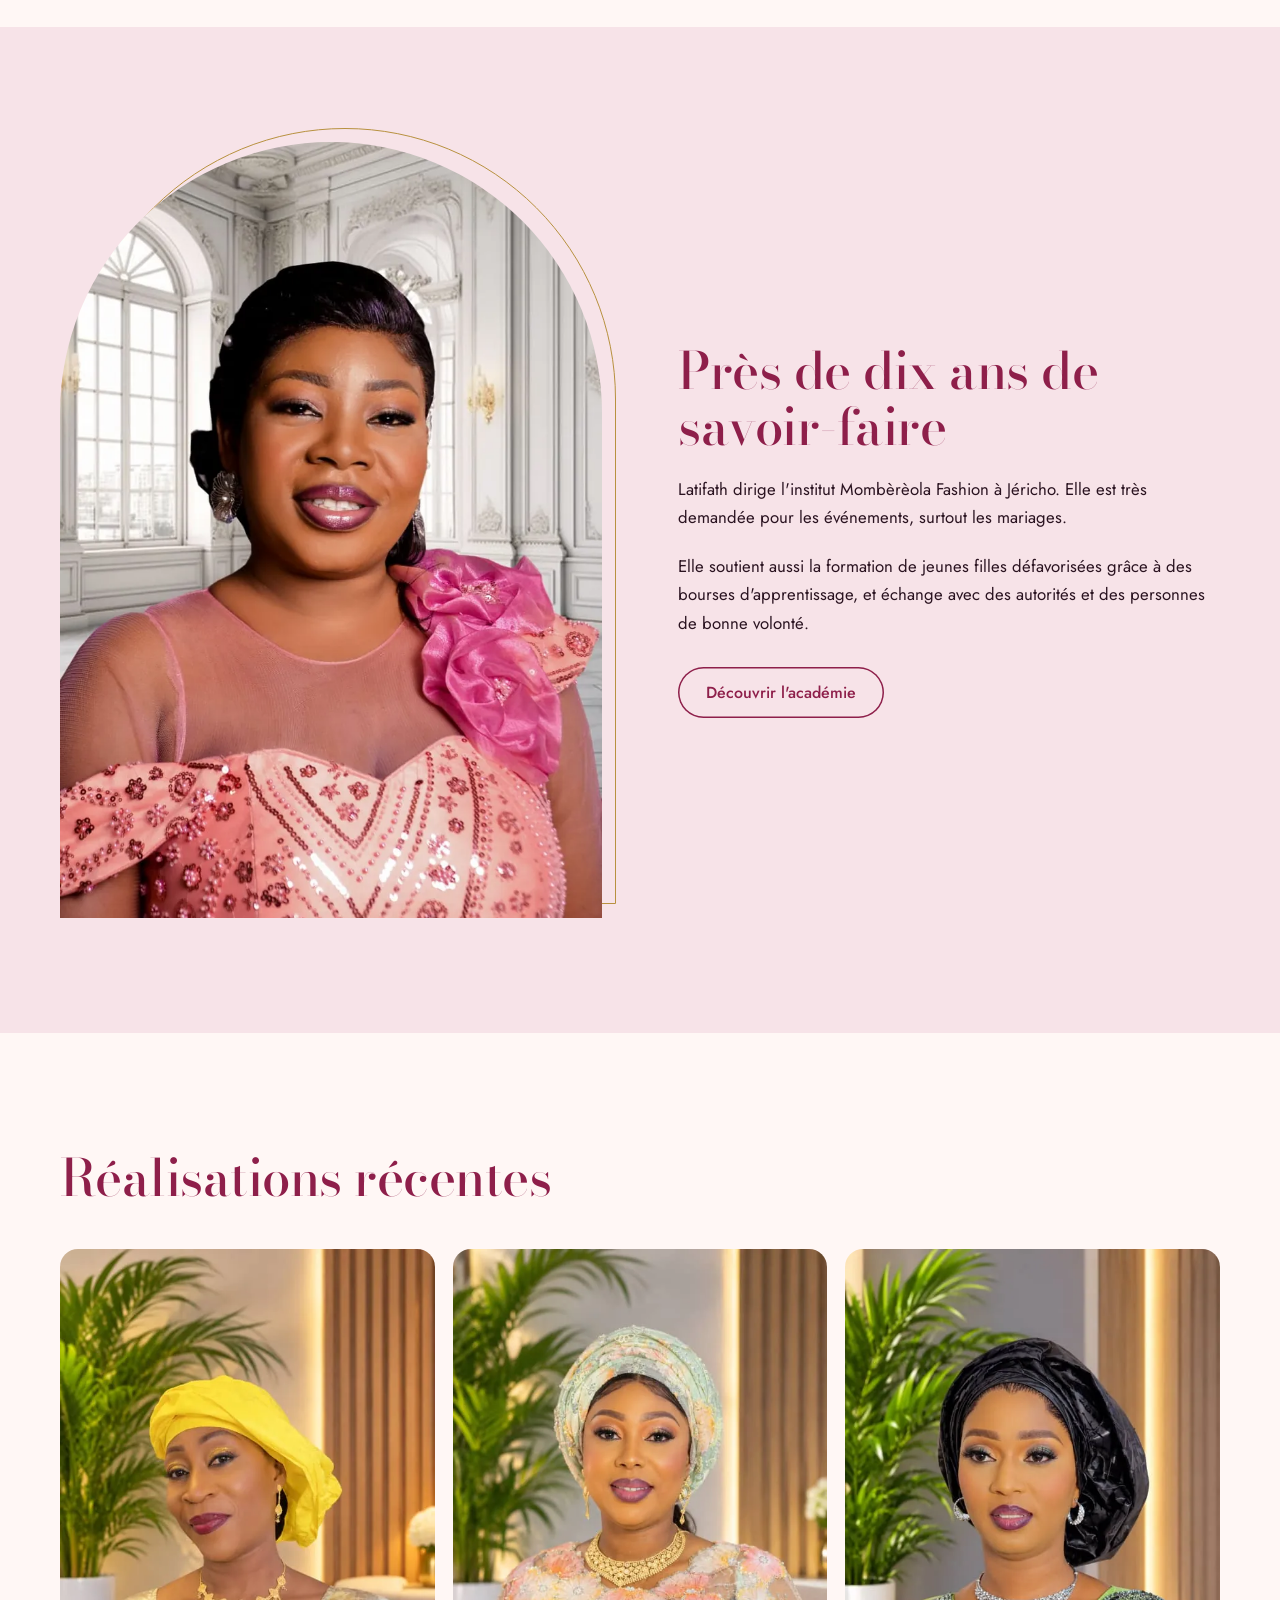
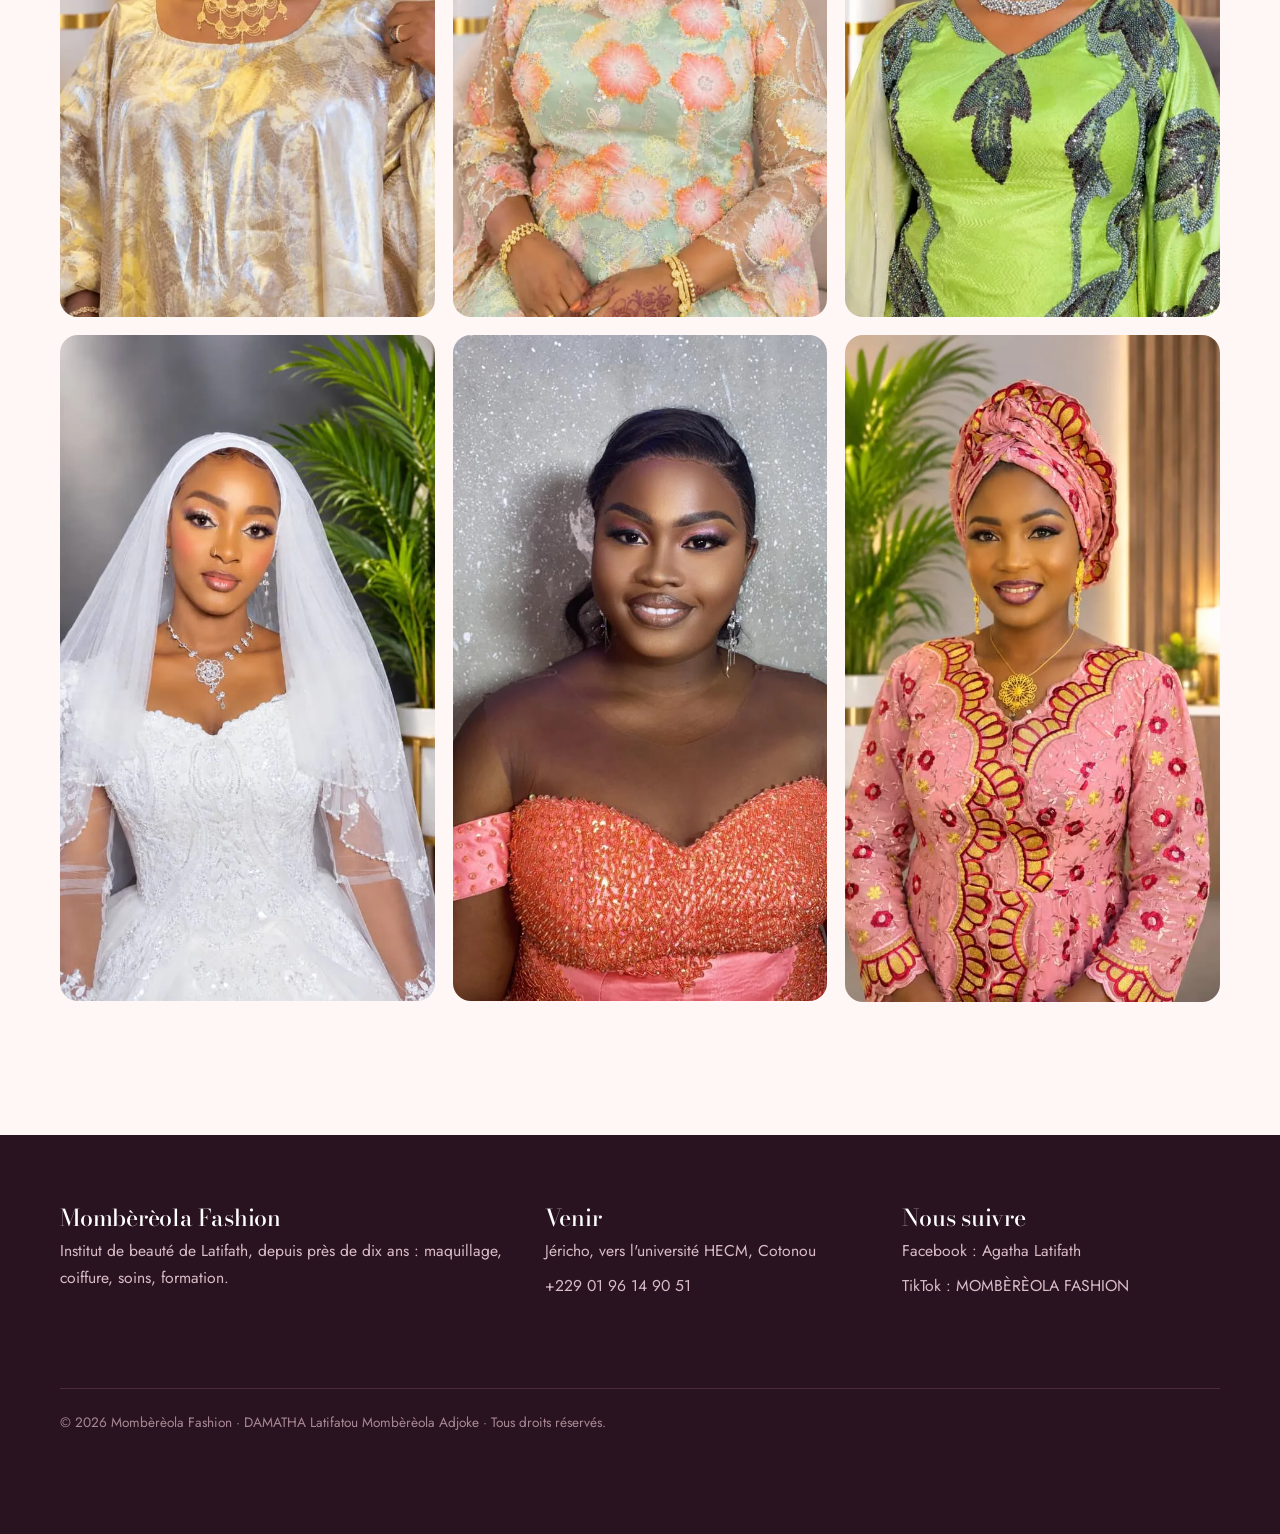
==== commit 5d1f3f58: "Add files via upload" ====
--- a/index.html
+++ b/index.html
@@ -7,10 +7,10 @@
 <link rel="stylesheet" href="css/style.css"><script type="application/ld+json">{"@context":"https://schema.org","@type":"BeautySalon","name":"Mombèrèola Fashion","founder":"Latifath","telephone":"+2290196149051","image":"images/og-image-mombereola-fashion.jpg","address":{"@type":"PostalAddress","streetAddress":"Jéricho, vers l'université HECM","addressLocality":"Cotonou","addressCountry":"BJ"}}</script></head><body>
 <header class="hd"><div class="w"><a class="brand" href="index.html"><img src="logo/logo-mombereola-fashion-256.png" alt="Logo Mombèrèola Fashion" width="46" height="46">Mombèrèola Fashion</a>
 <button class="bg" aria-label="Menu" aria-expanded="false"><i></i><i></i></button><nav aria-label="Menu principal"><a href="index.html" aria-current="page">Accueil</a><a href="mariee-et-ceremonies.html">Mariage</a><a href="academie.html">Académie</a><a href="lookbook.html">Lookbook</a><a href="contact.html">Contact</a><a class="btn" href="https://wa.me/2290196149051?text=Bonjour%20Latifath%2C%20je%20souhaite%20prendre%20rendez-vous." target="_blank" rel="noopener">Prendre rendez-vous</a></nav></div></header>
-<main><section class="hero"><div class="w"><div><h1>Votre beauté,<br><em>signée Latifath</em></h1>
+<main><section class="hero"><div class="pet" aria-hidden="true"></div><div class="w"><div><h1 class="rot" aria-label="Votre beauté, signée Latifath"><span class="on">Votre beauté, signée Latifath</span><span>Mariée rayonnante, famille sublimée</span><span>Tresses, gélé et coiffures d'exception</span><span>Soins du visage, teint lumineux</span><span>Une formation, un métier, un avenir</span></h1>
 <p>Maquillage, mariage, tresses, soins du visage, manucure et pédicure. Près de dix ans à sublimer chaque femme, de la mariée à toute sa famille.</p>
 <div class="cta"><a class="btn" href="contact.html">Prendre rendez-vous</a><a class="btn o" href="lookbook.html">Voir le lookbook</a></div><p class="t">Révéler la beauté, transmettre un métier.</p></div>
-<div class="fr"><div class="arch"><img src="images/maquillage-mariee-voile-robe-de-mariage-mombereola-fashion.webp" alt="Mariée maquillée par Latifath" fetchpriority="high"></div></div></div></section>
+<div class="fr" data-tilt><div class="arch"><img src="images/maquillage-mariee-voile-robe-de-mariage-mombereola-fashion.webp" alt="Mariée maquillée par Latifath" fetchpriority="high"></div></div></div></section>
 <section><div class="w"><h2 class="rv">Tout ce qui sublime,<br>au même endroit</h2><div class="sv rv">
 <div><h3>Maquillage</h3><p>Jour, soirée, cérémonie : un rendu pensé pour votre teint et votre tenue.</p></div>
 <div><h3>Mariage et cortège</h3><p>La mariée, puis toute la famille, avec la même exigence.</p></div>
@@ -26,5 +26,6 @@
 <div><h3>Venir</h3><p>Jéricho, vers l'université HECM, Cotonou</p><p><a href="tel:+2290196149051">+229 01 96 14 90 51</a></p></div>
 <div><h3>Nous suivre</h3><p><a href="https://www.facebook.com/search/top?q=Agatha%20Latifath" target="_blank" rel="noopener">Facebook : Agatha Latifath</a></p><p><a href="https://www.tiktok.com/search?q=MOMB%C3%88R%C3%88OLA%20FASHION" target="_blank" rel="noopener">TikTok : MOMBÈRÈOLA FASHION</a></p></div>
 <small>© <span id="y"></span> Mombèrèola Fashion · DAMATHA Latifatou Mombèrèola Adjoke · Tous droits réservés.</small></div></footer>
-<div class="mb"><a href="tel:+2290196149051">Appeler</a><a href="https://wa.me/2290196149051?text=Bonjour%20Latifath%2C%20je%20souhaite%20prendre%20rendez-vous." target="_blank" rel="noopener">WhatsApp</a></div>
+<div class="fab" id="fab"><div class="fm"><a href="https://wa.me/2290196149051?text=Bonjour%20Latifath%2C%20je%20souhaite%20prendre%20rendez-vous." target="_blank" rel="noopener">Écrire sur WhatsApp</a><a href="tel:+2290196149051">Appeler</a></div>
+<button aria-label="Contacter l'institut" aria-expanded="false"><svg class="i1" width="26" height="26" viewBox="0 0 24 24" fill="none" stroke="currentColor" stroke-width="1.8" stroke-linecap="round" stroke-linejoin="round"><path d="M21 12a8.5 8.5 0 0 1-12.4 7.5L3 21l1.6-5.4A8.5 8.5 0 1 1 21 12z"/></svg><svg class="i2" width="24" height="24" viewBox="0 0 24 24" fill="none" stroke="currentColor" stroke-width="2" stroke-linecap="round"><path d="M6 6l12 12M18 6L6 18"/></svg></button></div>
 <script src="js/main.js" defer></script></body></html>
--- a/css/style.css
+++ b/css/style.css
@@ -40,11 +40,33 @@
 input:focus,select:focus,textarea:focus{outline:2px solid var(--rose2);border-color:transparent}.r2{display:grid;grid-template-columns:1fr 1fr;gap:14px}
 .ft{background:var(--prune);color:#EBD3DB;padding:70px 0 100px}.ft h3{color:#fff}.ft .w{display:grid;grid-template-columns:1.4fr 1fr 1fr;gap:40px}.ft p{margin:8px 0;font-size:.98rem;color:#D9BCC6}.ft a:hover{color:var(--or)}
 .ft small{display:block;margin-top:40px;grid-column:1/-1;color:#A98895;font-size:.85rem;border-top:1px solid #4A2B3A;padding-top:22px}
-.mb{display:none}
 .rv{opacity:0;transform:translateY(22px);transition:opacity .9s var(--ease),transform .9s var(--ease)}.rv.on{opacity:1;transform:none}
 @media(max-width:860px){.bg{display:block}nav{position:fixed;inset:var(--hh) 0 auto 0;flex-direction:column;align-items:flex-start;gap:0;background:var(--ivoire);padding:10px 20px 26px;border-bottom:1px solid #EBCBD5;transform:translateY(-130%);transition:transform .5s var(--ease)}
 nav.o{transform:none}nav a{width:100%;padding:16px 0;font-size:1.2rem;border-bottom:1px solid #F0D5DD}nav .btn{margin-top:18px;justify-content:center}
 .hero .w,.split,.ct,.ft .w{grid-template-columns:1fr}.hero .arch{max-width:340px;margin:0 auto;order:-1}.split.r .fr,.split.r>:first-child{order:0}.split .fr{max-width:380px;margin:0 auto;width:100%}
 .sv{grid-template-columns:1fr}.sv div{border-right:0!important;margin:0!important;padding:26px 0}.vd{grid-template-columns:1fr 1fr}.vd video:last-child{display:none}.r2{grid-template-columns:1fr}
-.mb{display:flex;position:fixed;left:14px;right:14px;bottom:14px;z-index:60;gap:10px}.mb a{flex:1;text-align:center;padding:14px;border-radius:99px;font-weight:500;background:var(--fram);color:#fff;box-shadow:0 12px 30px -8px rgba(42,19,32,.5)}.mb a+a{background:#1E8E5A}}
+}
 @media(prefers-reduced-motion:reduce){*{transition:none!important}.rv{opacity:1;transform:none}html{scroll-behavior:auto}}
+
+.rot{display:grid;perspective:900px;font-size:clamp(2.2rem,5.4vw,4.3rem);line-height:1.08;max-width:15ch}
+.rot span{grid-area:1/1;opacity:0;transform:translateY(.4em) rotateX(-55deg);transform-origin:50% 100%;filter:blur(8px);transition:opacity .9s var(--ease),transform 1.1s var(--ease),filter .9s var(--ease);pointer-events:none}
+.rot span.on{opacity:1;transform:none;filter:none;pointer-events:auto}
+.pet{position:absolute;inset:0;overflow:hidden;pointer-events:none;perspective:700px;z-index:0}
+.pet i{position:absolute;top:-6vh;left:var(--l);width:var(--s);height:calc(var(--s)*1.35);border-radius:100% 0 100% 0;background:linear-gradient(135deg,#FBD3DE,#E26B93 70%,#C94A78);opacity:.75;box-shadow:inset -2px -3px 6px rgba(142,31,74,.25);animation:fall var(--d) linear var(--w) infinite}
+@keyframes fall{0%{transform:translate3d(0,0,0) rotateX(0) rotateY(0) rotateZ(0)}50%{transform:translate3d(var(--x),60vh,120px) rotateX(360deg) rotateY(200deg) rotateZ(120deg)}100%{transform:translate3d(calc(var(--x)*-.6),115vh,-80px) rotateX(720deg) rotateY(480deg) rotateZ(300deg)}}
+.hero{position:relative;overflow:hidden}.hero .w{position:relative;z-index:1}
+.fr[data-tilt]{transform-style:preserve-3d;transition:transform .6s var(--ease);will-change:transform}
+.fr[data-tilt]::before{transform:translateZ(-45px)}.fr[data-tilt] .arch{transform:translateZ(25px);box-shadow:0 40px 60px -30px rgba(142,31,74,.45)}
+@media(hover:none){.fr[data-tilt]{animation:sway 8s ease-in-out infinite alternate}}
+@keyframes sway{from{transform:perspective(900px) rotateY(-9deg) rotateX(3deg)}to{transform:perspective(900px) rotateY(9deg) rotateX(-3deg)}}
+.fab{display:none}
+@media(max-width:860px){.fab{display:block;position:fixed;right:16px;bottom:20px;z-index:60}
+.fab>button{position:relative;width:62px;height:62px;border-radius:50%;border:0;background:var(--fram);color:#fff;display:grid;place-items:center;cursor:pointer;box-shadow:0 14px 34px -8px rgba(142,31,74,.65)}
+.fab>button::before{content:"";position:absolute;inset:0;border-radius:50%;border:2px solid var(--rose2);animation:ring 2.4s ease-out infinite}
+.fab .i2,.fab.o .i1{display:none}.fab.o .i2{display:block}.fab.o>button::before{animation:none;opacity:0}
+.fm{position:absolute;right:0;bottom:76px;display:grid;gap:10px;justify-items:end;pointer-events:none}
+.fm a{opacity:0;transform:translateY(16px) scale(.9);transform-origin:100% 100%;transition:opacity .35s,transform .5s var(--ease);padding:14px 22px;border-radius:99px;background:#fff;color:var(--prune);font-weight:500;white-space:nowrap;box-shadow:0 14px 30px -10px rgba(42,19,32,.4)}
+.fm a:first-child{background:#1E8E5A;color:#fff}.fab.o .fm{pointer-events:auto}.fab.o .fm a{opacity:1;transform:none}.fab.o .fm a:first-child{transition-delay:.07s}
+.ft{padding-bottom:110px}}
+@keyframes ring{0%{transform:scale(1);opacity:.9}100%{transform:scale(1.55);opacity:0}}
+@media(prefers-reduced-motion:reduce){.pet{display:none}.fr[data-tilt]{animation:none}.fab>button::before{animation:none}}
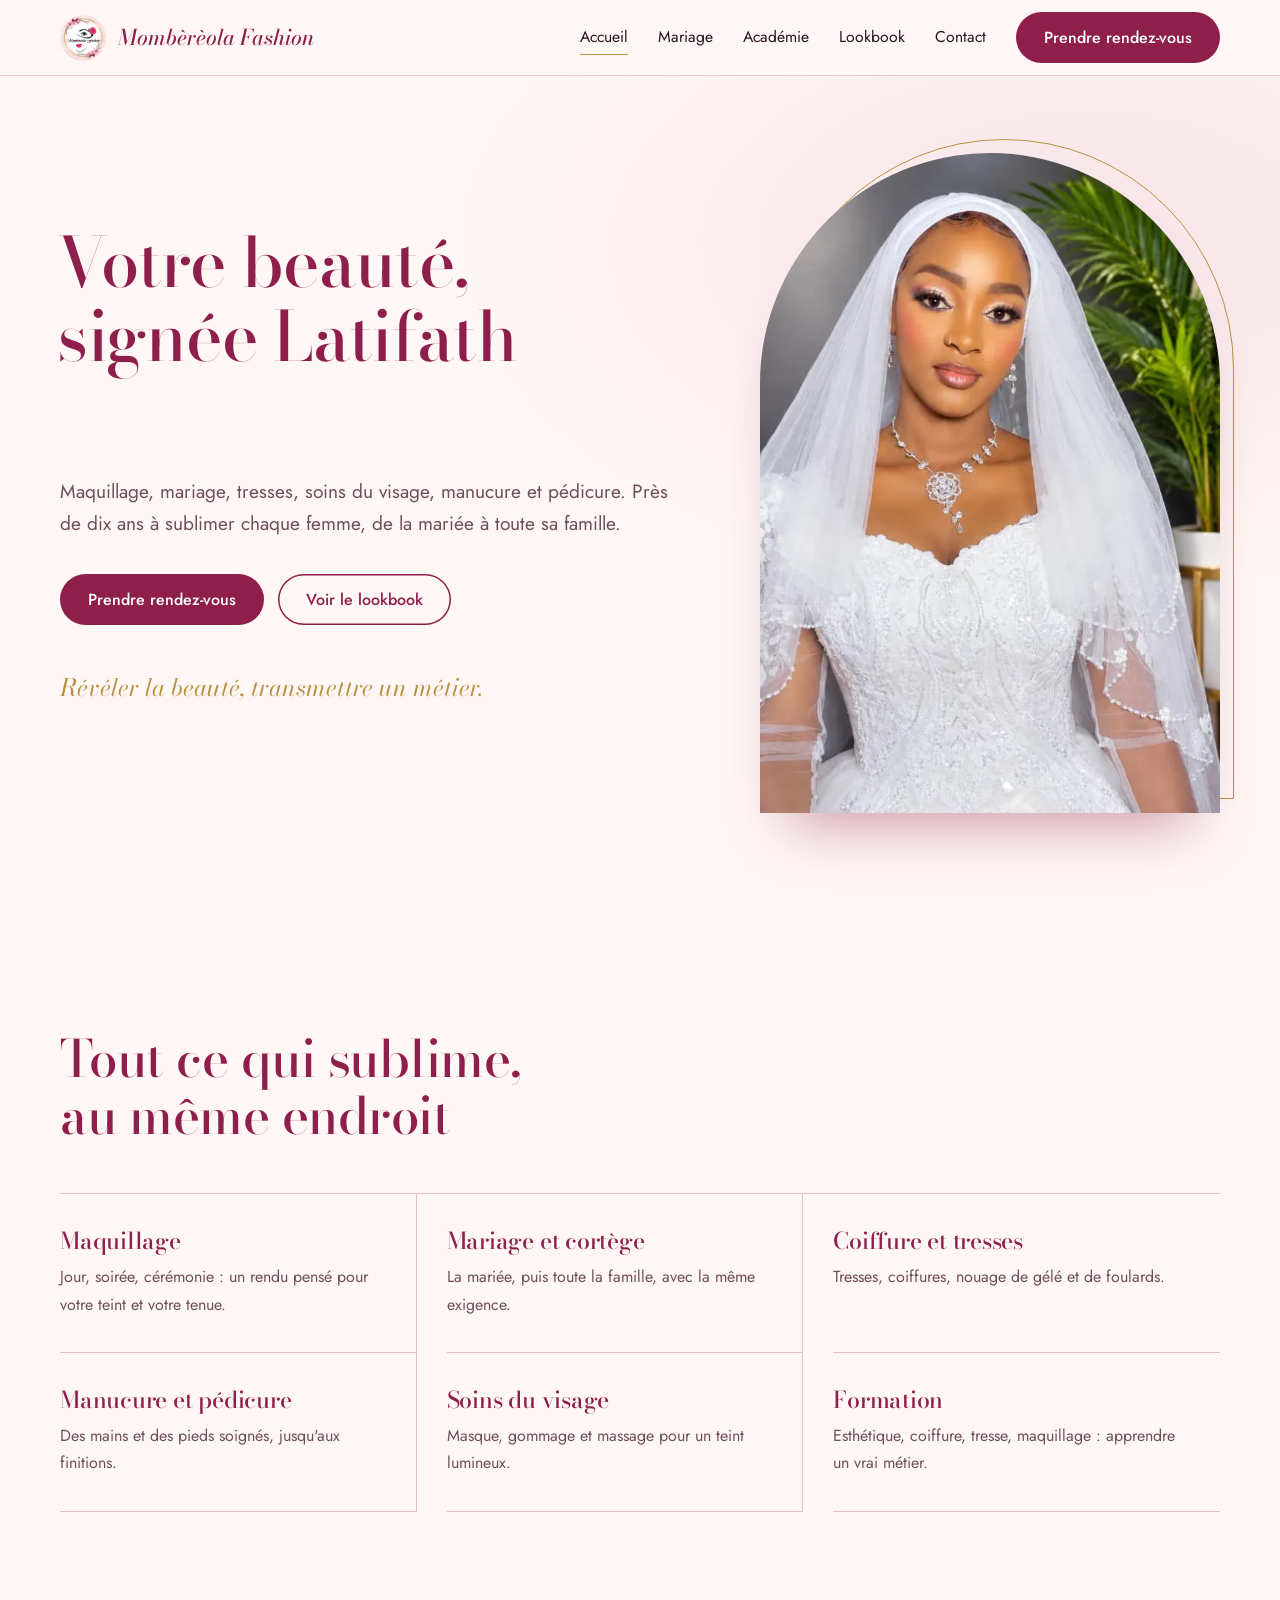
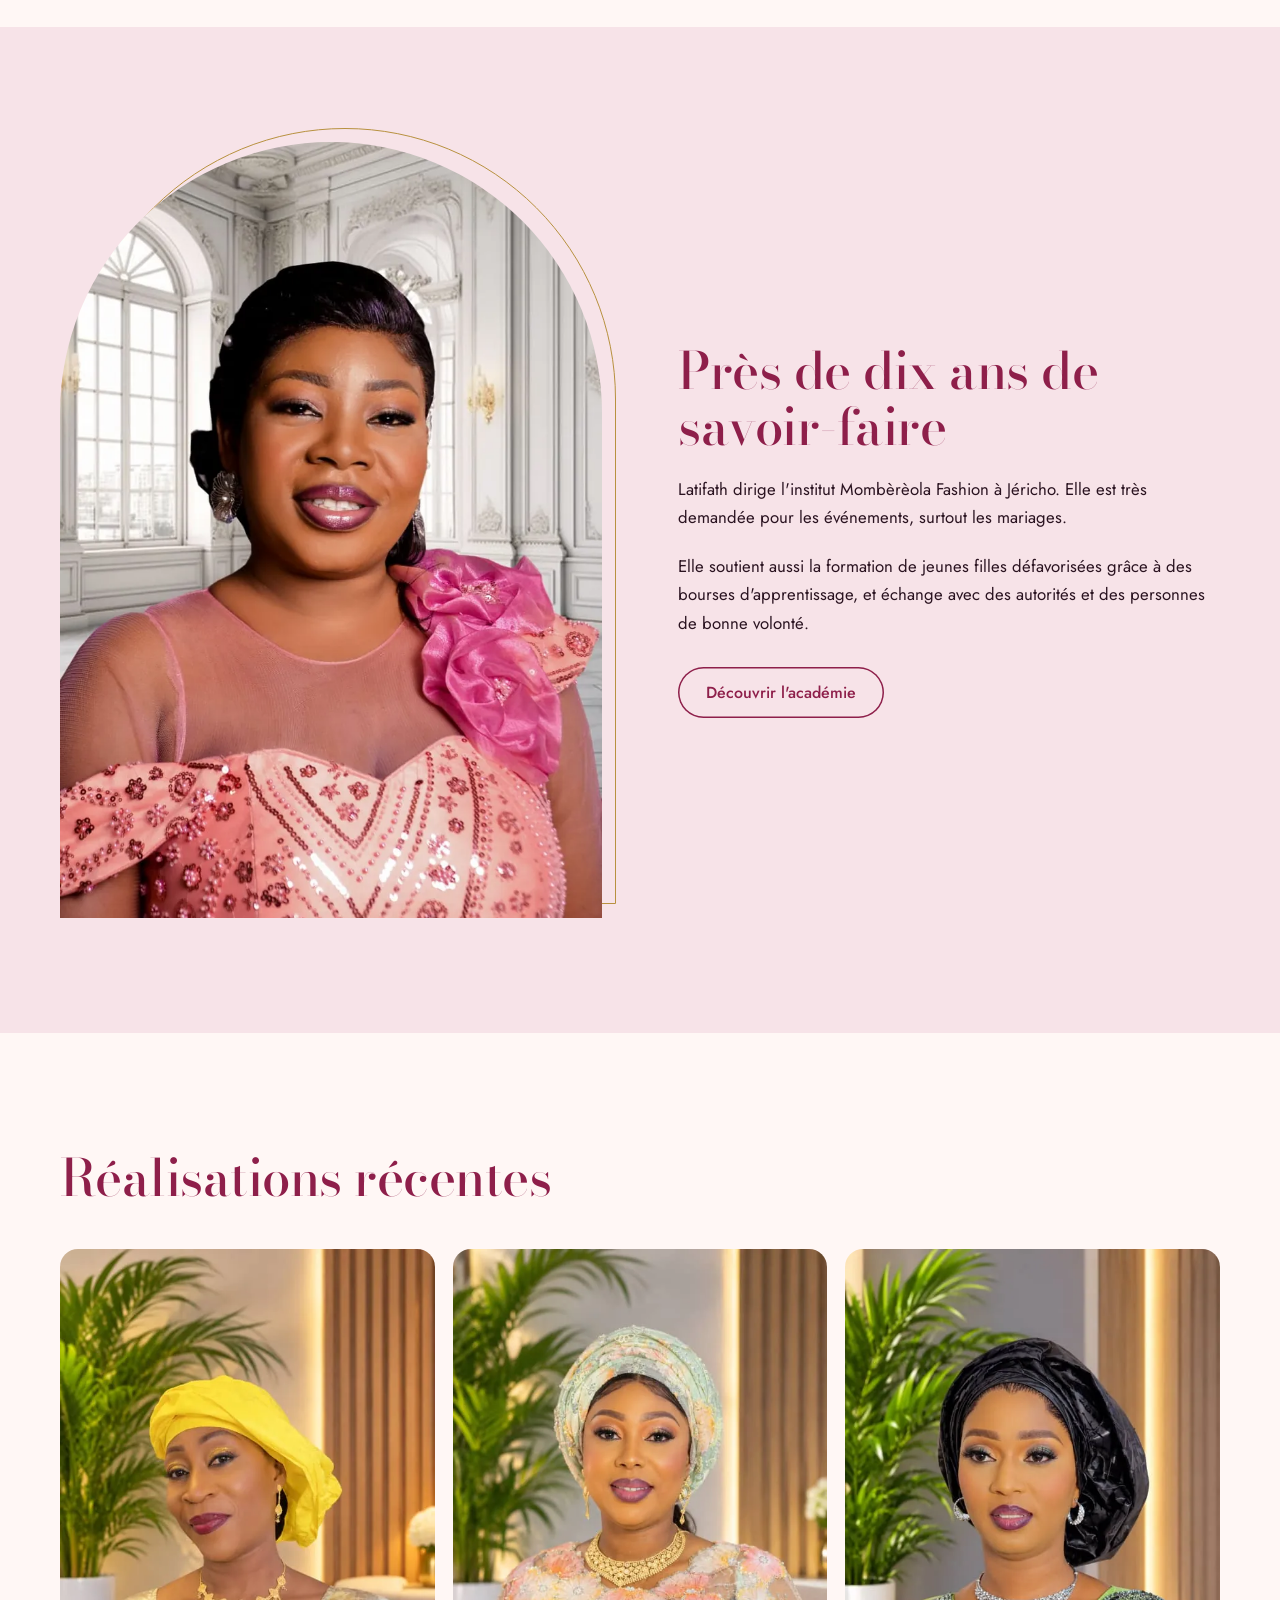
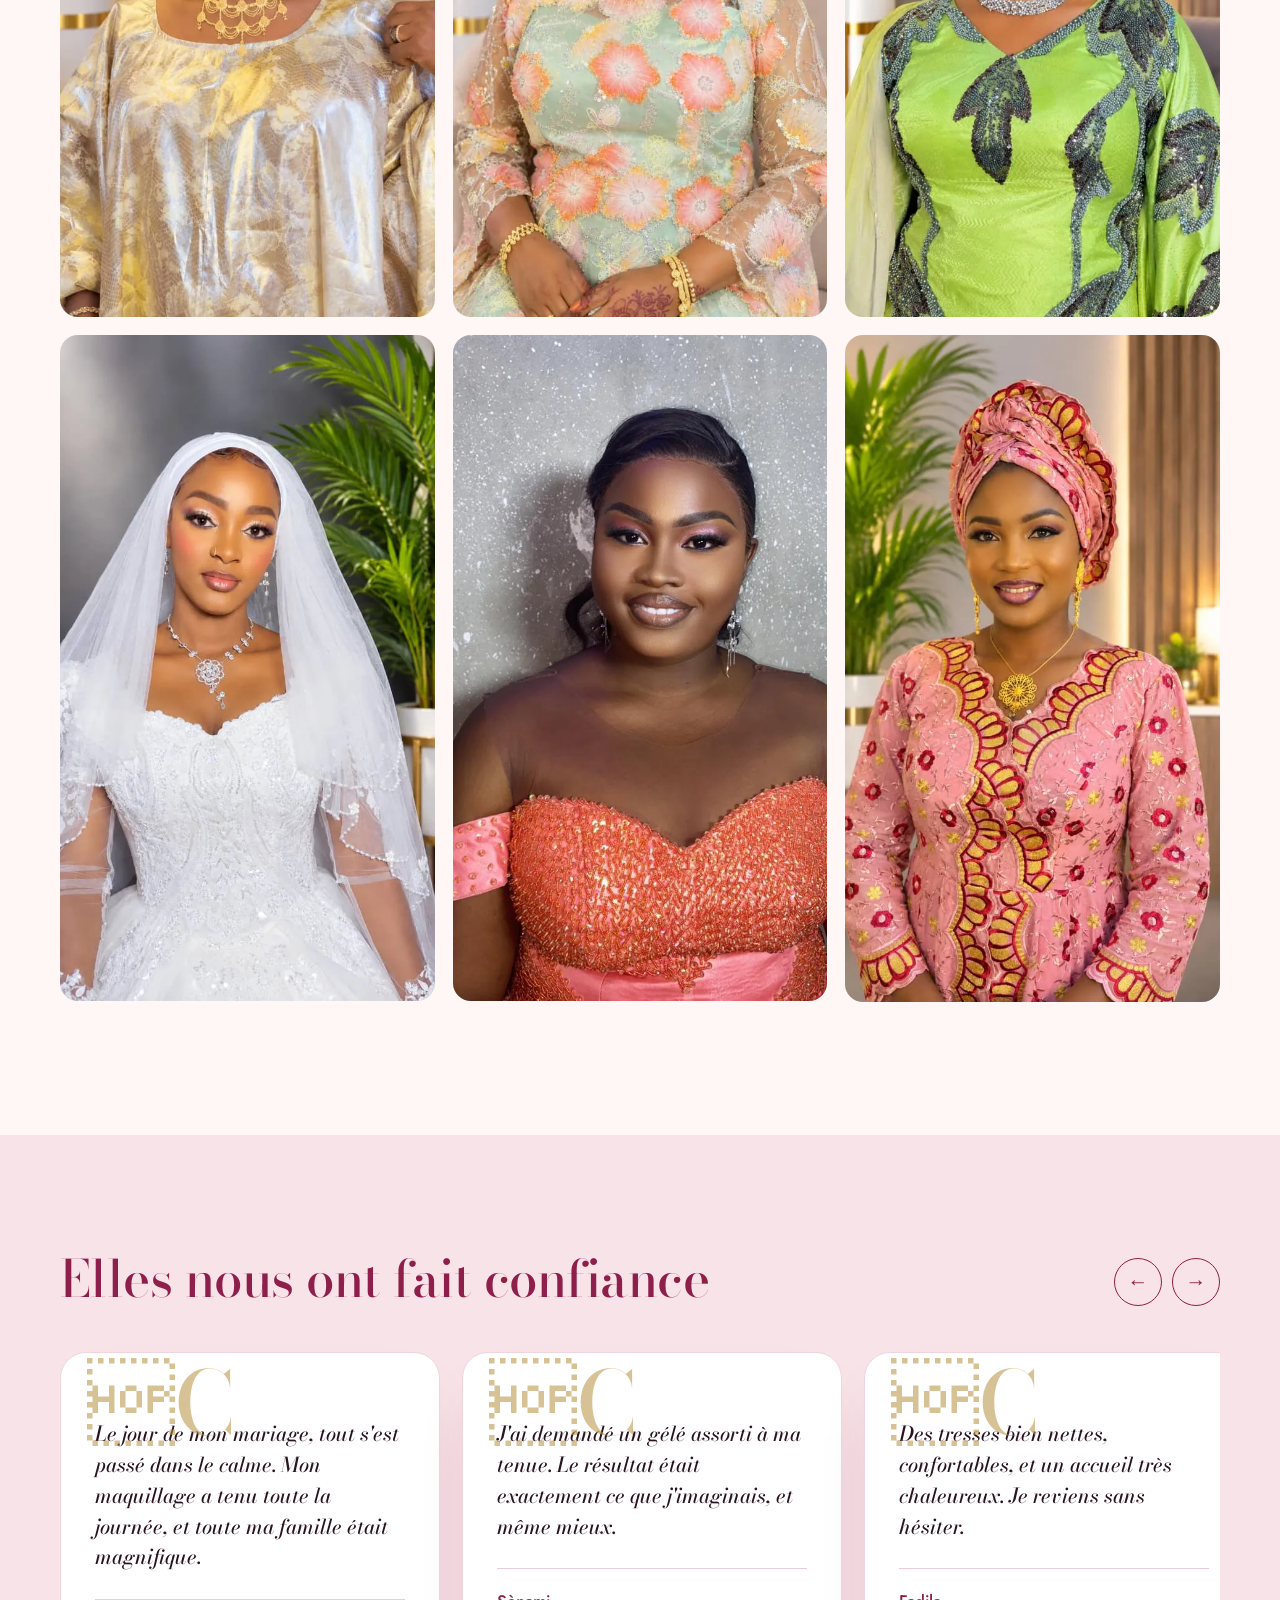
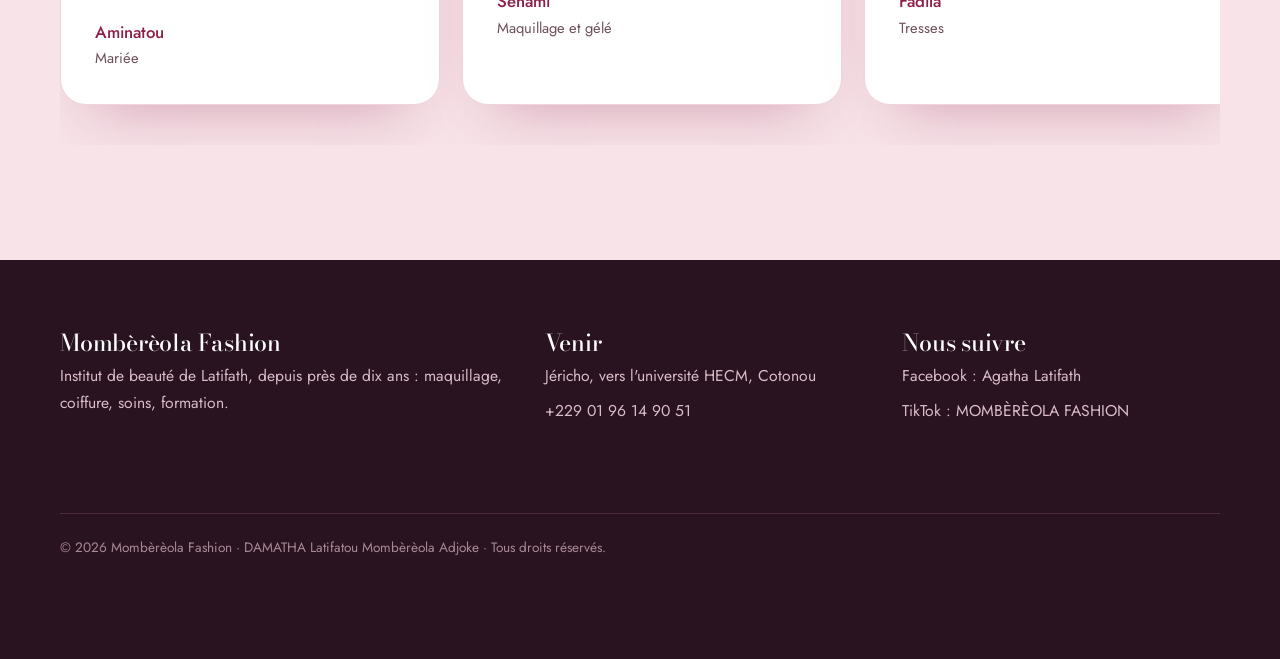
==== commit 40eb0613: "Add files via upload" ====
--- a/index.html
+++ b/index.html
@@ -21,7 +21,9 @@
 <section class="tint"><div class="w split"><div class="fr rv"><div class="arch"><img src="images/portrait-maquillage-coiffure-chignon-robe-corail-mombereola-fashion.webp" alt="Portrait maquillé, robe corail" loading="lazy"></div></div>
 <div class="rv"><h2>Près de dix ans de savoir-faire</h2><p>Latifath dirige l'institut Mombèrèola Fashion à Jéricho. Elle est très demandée pour les événements, surtout les mariages.</p>
 <p>Elle soutient aussi la formation de jeunes filles défavorisées grâce à des bourses d'apprentissage, et échange avec des autorités et des personnes de bonne volonté.</p><div class="cta" style="margin-top:30px"><a class="btn o" href="academie.html">Découvrir l'académie</a></div></div></div></section>
-<section><div class="w"><h2 class="rv">Réalisations récentes</h2><div class="gal"><figure class="rv"><img src="images/maquillage-glamour-foulard-jaune-tenue-doree-mombereola-fashion.webp" alt="Maquillage glamour, foulard jaune" loading="lazy"></figure><figure class="rv"><img src="images/maquillage-mariee-voile-robe-de-mariage-mombereola-fashion.webp" alt="Maquillage de mariée avec voile" loading="lazy"></figure><figure class="rv"><img src="images/maquillage-soiree-gele-vert-d-eau-tenue-fleurs-mombereola-fashion.webp" alt="Gélé vert d'eau et tenue fleurie" loading="lazy"></figure><figure class="rv"><img src="images/maquillage-teint-eclatant-resultat-final-robe-corail-mombereola-fashion.webp" alt="Teint éclatant et robe corail" loading="lazy"></figure><figure class="rv"><img src="images/maquillage-glamour-gele-noir-tenue-verte-mombereola-fashion.webp" alt="Gélé noir et tenue verte" loading="lazy"></figure><figure class="rv"><img src="images/maquillage-ceremonie-gele-rose-tenue-brodee-mombereola-fashion.webp" alt="Gélé rose et tenue brodée" loading="lazy"></figure></div></div></section></main>
+<section><div class="w"><h2 class="rv">Réalisations récentes</h2><div class="gal"><figure class="rv"><img src="images/maquillage-glamour-foulard-jaune-tenue-doree-mombereola-fashion.webp" alt="Maquillage glamour, foulard jaune" loading="lazy"></figure><figure class="rv"><img src="images/maquillage-mariee-voile-robe-de-mariage-mombereola-fashion.webp" alt="Maquillage de mariée avec voile" loading="lazy"></figure><figure class="rv"><img src="images/maquillage-soiree-gele-vert-d-eau-tenue-fleurs-mombereola-fashion.webp" alt="Gélé vert d'eau et tenue fleurie" loading="lazy"></figure><figure class="rv"><img src="images/maquillage-teint-eclatant-resultat-final-robe-corail-mombereola-fashion.webp" alt="Teint éclatant et robe corail" loading="lazy"></figure><figure class="rv"><img src="images/maquillage-glamour-gele-noir-tenue-verte-mombereola-fashion.webp" alt="Gélé noir et tenue verte" loading="lazy"></figure><figure class="rv"><img src="images/maquillage-ceremonie-gele-rose-tenue-brodee-mombereola-fashion.webp" alt="Gélé rose et tenue brodée" loading="lazy"></figure></div></div></section><!-- TÉMOIGNAGES D'EXEMPLE : remplacer par de vrais avis avant la mise en ligne -->
+<section class="tint tm"><div class="w"><div class="hd2 rv"><h2>Elles nous ont fait confiance</h2><div class="ar"><button aria-label="Précédent">&#8592;</button><button aria-label="Suivant">&#8594;</button></div></div>
+<div class="tr rv" tabindex="0" aria-label="Témoignages"><article class="tc"><blockquote>Le jour de mon mariage, tout s'est passé dans le calme. Mon maquillage a tenu toute la journée, et toute ma famille était magnifique.</blockquote><footer><b>Aminatou</b><span>Mariée</span></footer></article><article class="tc"><blockquote>J'ai demandé un gélé assorti à ma tenue. Le résultat était exactement ce que j'imaginais, et même mieux.</blockquote><footer><b>Sènami</b><span>Maquillage et gélé</span></footer></article><article class="tc"><blockquote>Des tresses bien nettes, confortables, et un accueil très chaleureux. Je reviens sans hésiter.</blockquote><footer><b>Fadila</b><span>Tresses</span></footer></article><article class="tc"><blockquote>Après le soin du visage, ma peau était reposée et lumineuse. J'ai passé un vrai moment pour moi.</blockquote><footer><b>Rakiyatou</b><span>Soin du visage</span></footer></article><article class="tc"><blockquote>J'ai appris avec patience et exigence. Latifath transmet son métier avec beaucoup de cœur.</blockquote><footer><b>Nadège</b><span>Formation</span></footer></article></div></div></section></main>
 <footer class="ft"><div class="w"><div><h3>Mombèrèola Fashion</h3><p>Institut de beauté de Latifath, depuis près de dix ans : maquillage, coiffure, soins, formation.</p></div>
 <div><h3>Venir</h3><p>Jéricho, vers l'université HECM, Cotonou</p><p><a href="tel:+2290196149051">+229 01 96 14 90 51</a></p></div>
 <div><h3>Nous suivre</h3><p><a href="https://www.facebook.com/search/top?q=Agatha%20Latifath" target="_blank" rel="noopener">Facebook : Agatha Latifath</a></p><p><a href="https://www.tiktok.com/search?q=MOMB%C3%88R%C3%88OLA%20FASHION" target="_blank" rel="noopener">TikTok : MOMBÈRÈOLA FASHION</a></p></div>
--- a/css/style.css
+++ b/css/style.css
@@ -70,3 +70,13 @@
 .ft{padding-bottom:110px}}
 @keyframes ring{0%{transform:scale(1);opacity:.9}100%{transform:scale(1.55);opacity:0}}
 @media(prefers-reduced-motion:reduce){.pet{display:none}.fr[data-tilt]{animation:none}.fab>button::before{animation:none}}
+
+.tm{position:relative;overflow:hidden}.tm .hd2{display:flex;justify-content:space-between;align-items:end;gap:20px;flex-wrap:wrap}
+.tm .ar{display:flex;gap:10px}.tm .ar button{width:48px;height:48px;border-radius:50%;border:1.5px solid var(--fram);background:none;color:var(--fram);font-size:1.3rem;cursor:pointer;transition:.3s var(--ease)}.tm .ar button:hover{background:var(--fram);color:#fff}
+.tr{display:flex;gap:22px;overflow-x:auto;scroll-snap-type:x mandatory;padding:46px 4px 40px;scrollbar-width:none;perspective:1000px}.tr::-webkit-scrollbar{display:none}
+.tc{flex:0 0 min(380px,82%);scroll-snap-align:start;background:#fff;border-radius:26px;padding:40px 34px 32px;position:relative;box-shadow:0 30px 60px -34px rgba(142,31,74,.4);border:1px solid #F0D5DD;transition:transform .7s var(--ease)}
+.tc:hover{transform:rotateY(-6deg) translateY(-6px)}
+.tc::before{content:"C";position:absolute;top:6px;left:26px;font:500 5.5rem/1 var(--disp);color:var(--or);opacity:.55}
+.tc blockquote{font:italic 500 1.28rem/1.5 var(--disp);color:var(--prune);margin-top:26px}
+.tc footer{margin-top:26px;padding-top:18px;border-top:1px solid #EBCBD5;display:flex;flex-direction:column}.tc b{font-weight:500;color:var(--fram)}.tc span{font-size:.92rem;color:var(--mut)}
+@media(prefers-reduced-motion:reduce){.tc:hover{transform:none}}
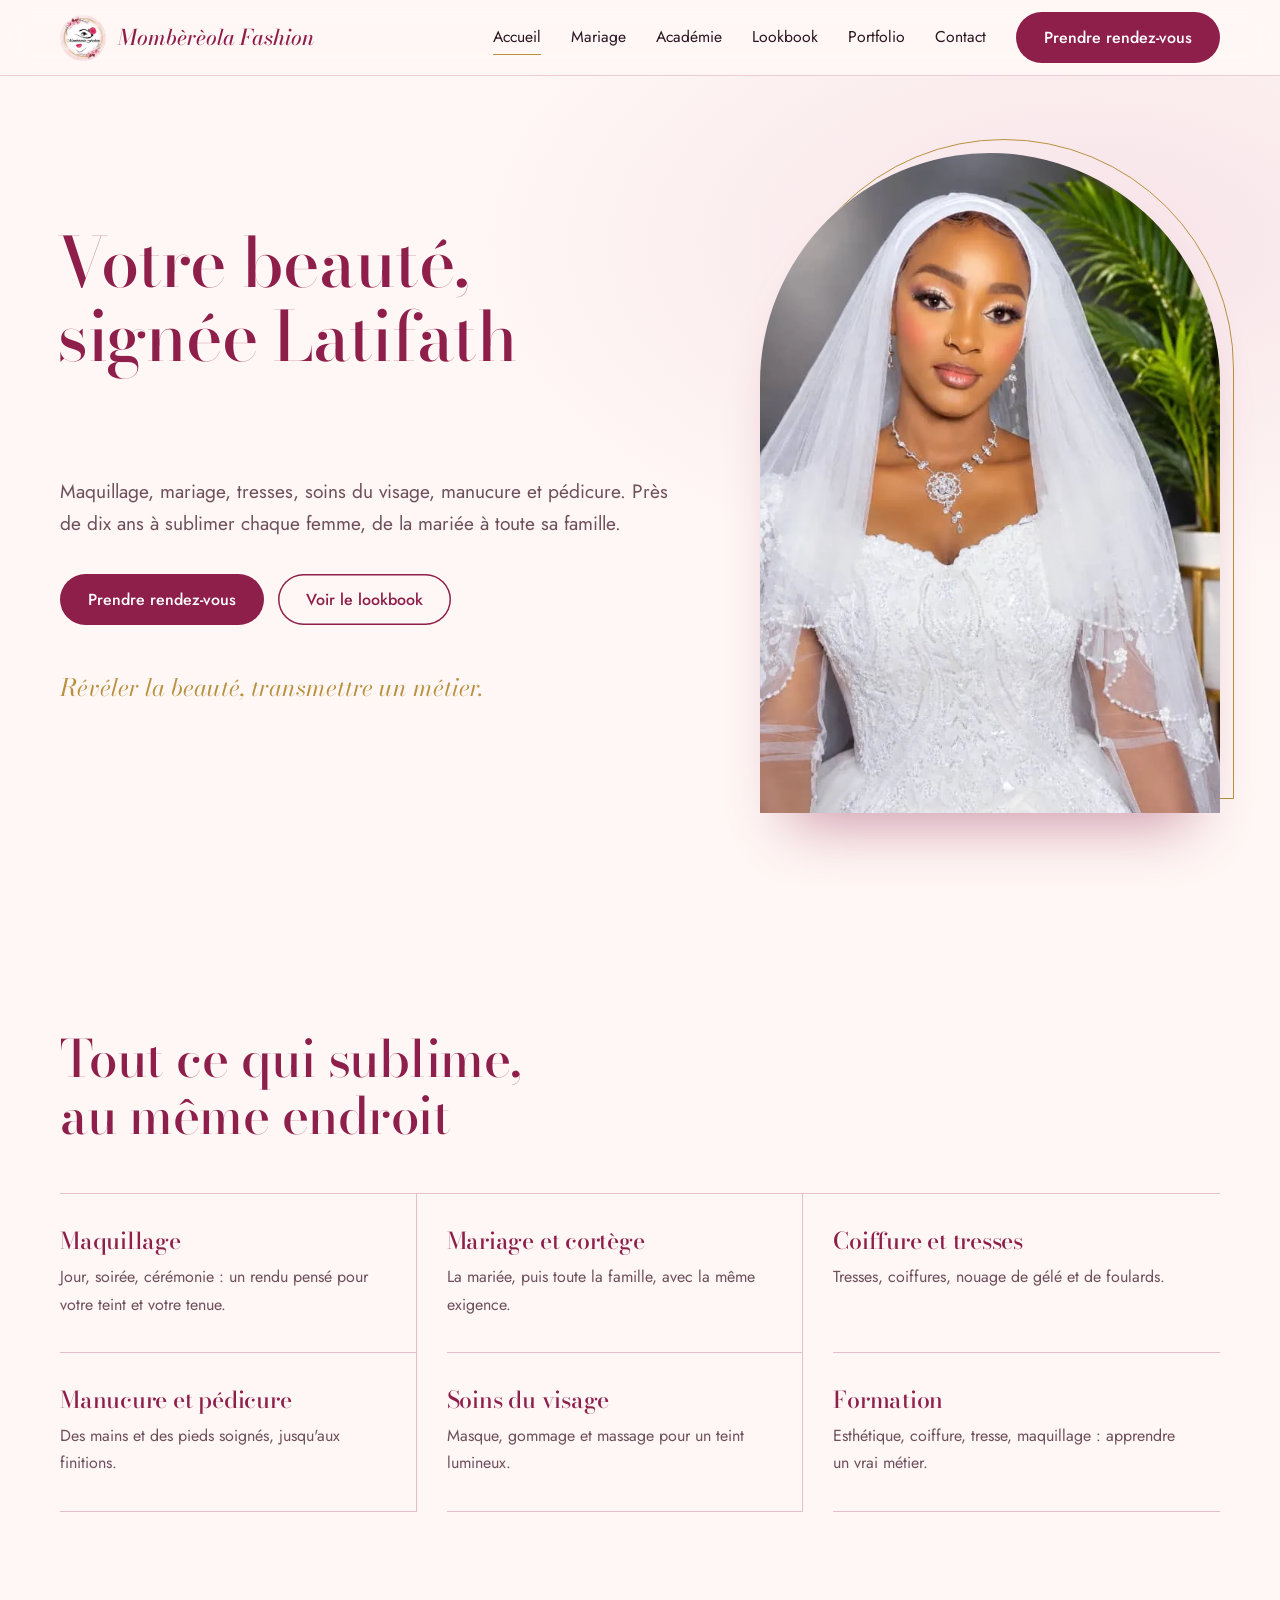
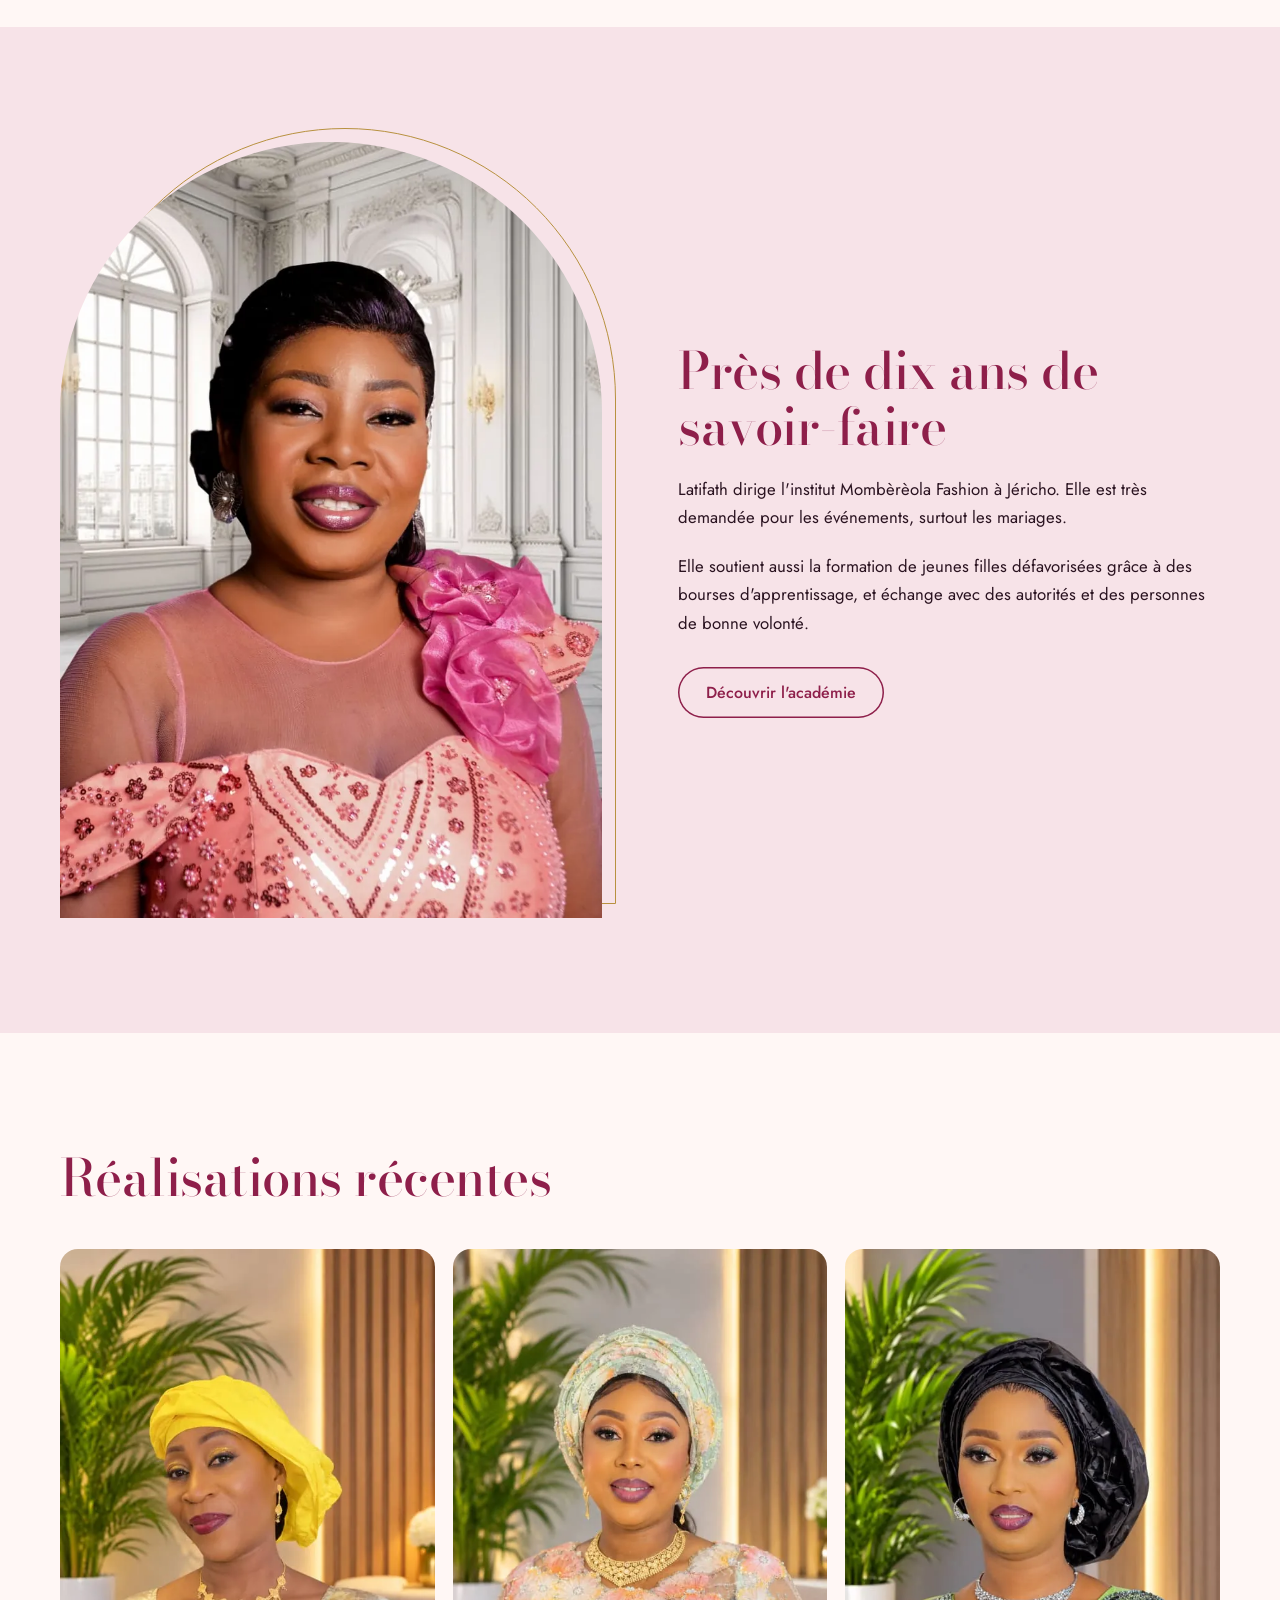
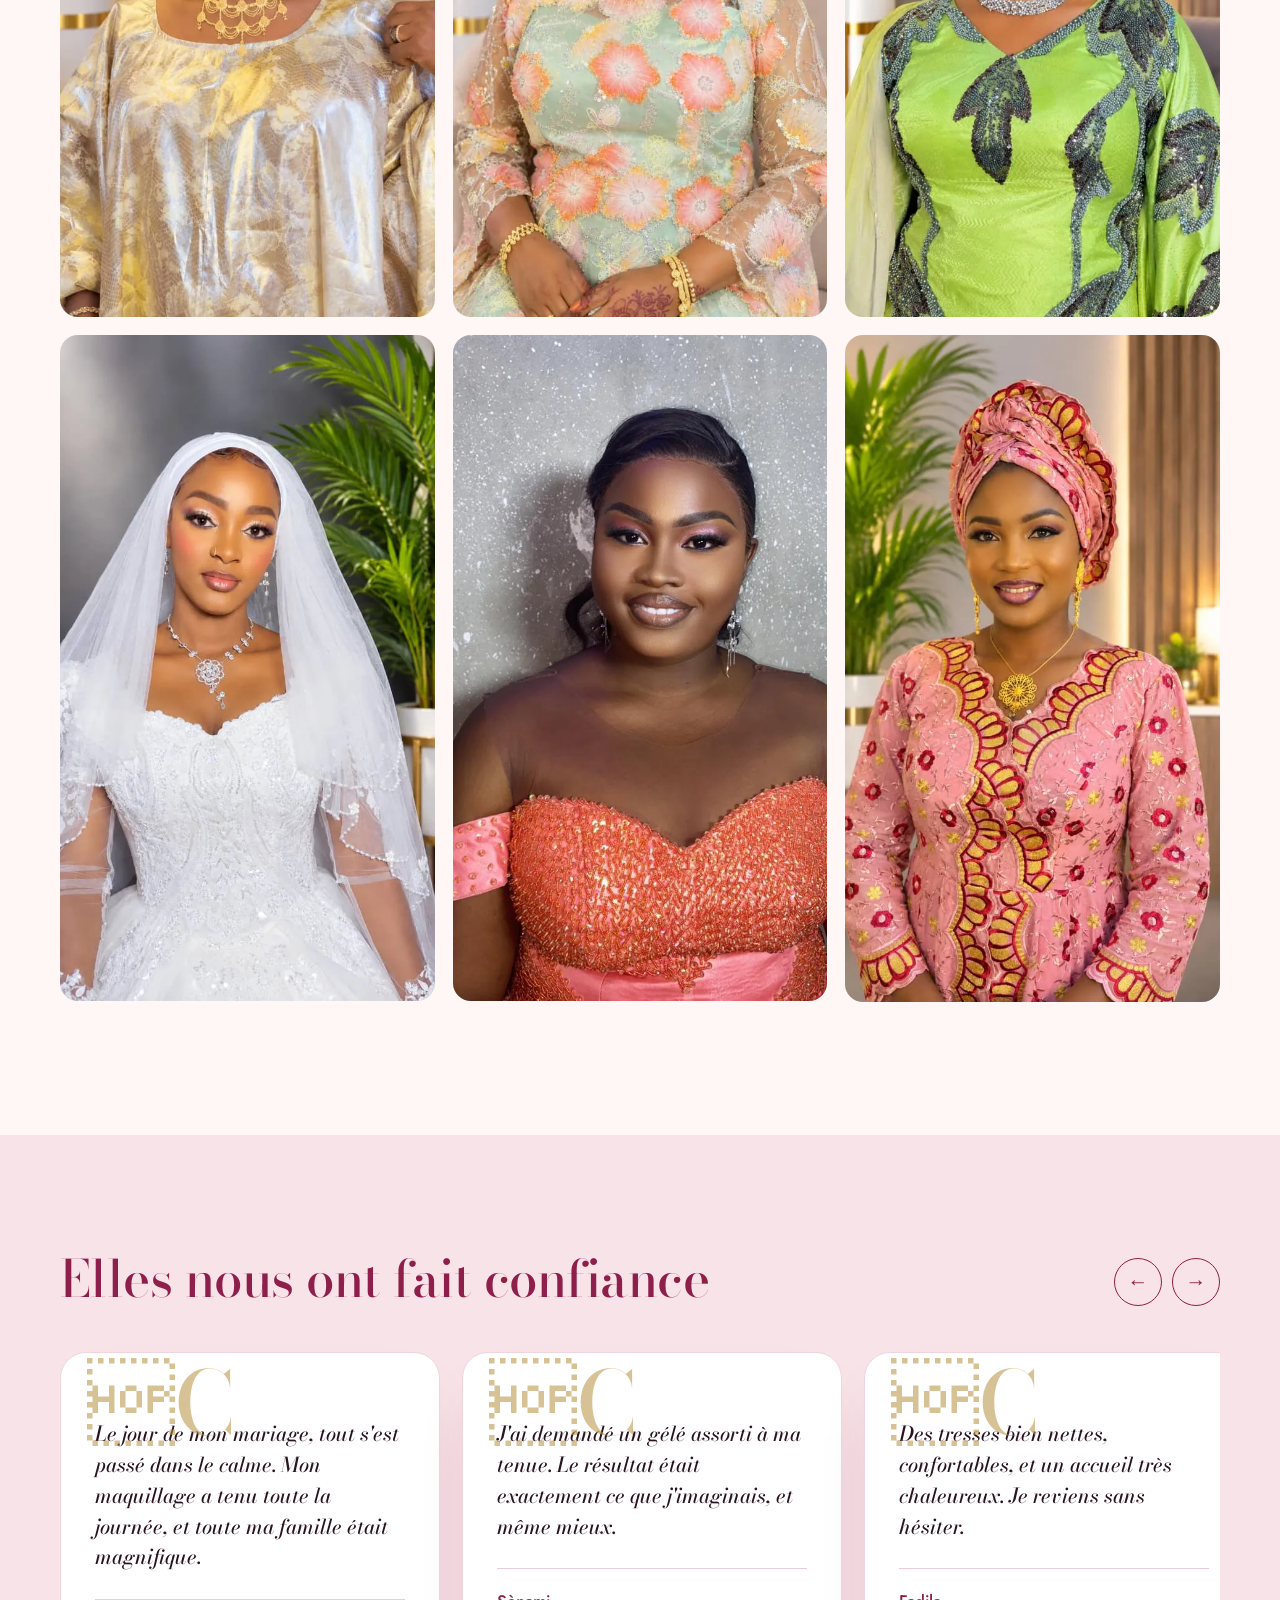
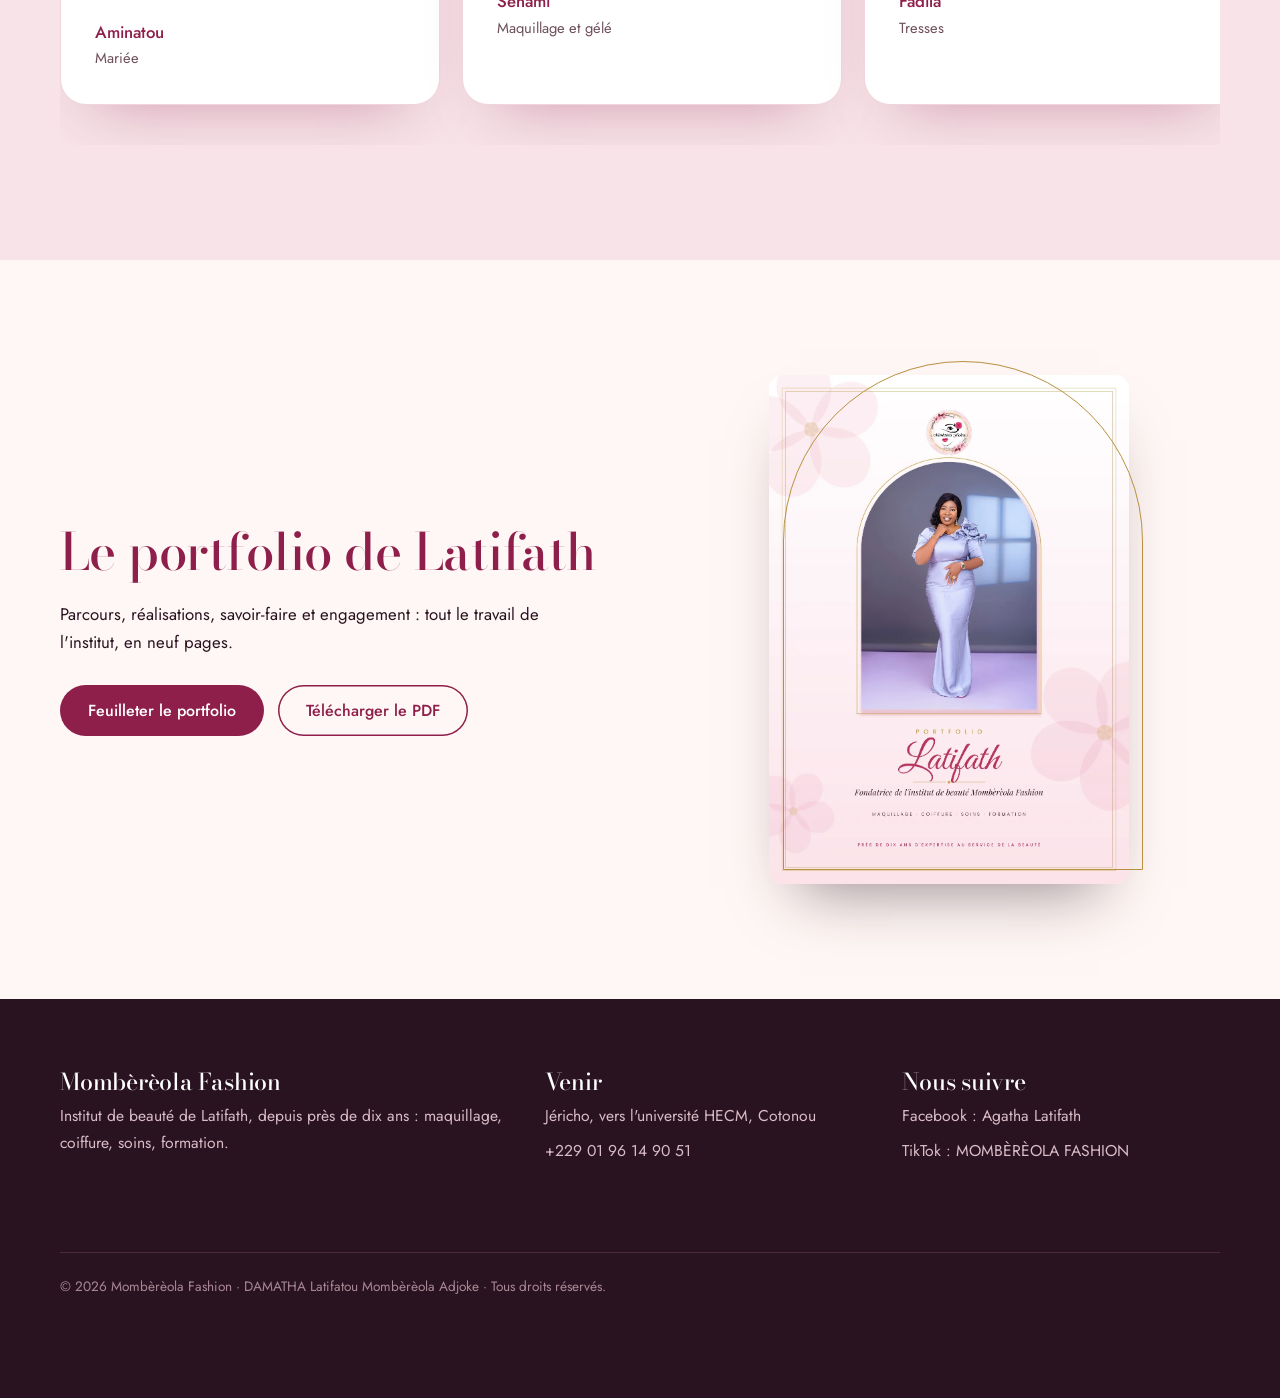
==== commit 4ef3f334: "Add files via upload" ====
--- a/index.html
+++ b/index.html
@@ -6,7 +6,7 @@
 <link href="https://fonts.googleapis.com/css2?family=Bodoni+Moda:ital,opsz,wght@0,6..96,500;1,6..96,500&family=Jost:wght@400;500&display=swap" rel="stylesheet">
 <link rel="stylesheet" href="css/style.css"><script type="application/ld+json">{"@context":"https://schema.org","@type":"BeautySalon","name":"Mombèrèola Fashion","founder":"Latifath","telephone":"+2290196149051","image":"images/og-image-mombereola-fashion.jpg","address":{"@type":"PostalAddress","streetAddress":"Jéricho, vers l'université HECM","addressLocality":"Cotonou","addressCountry":"BJ"}}</script></head><body>
 <header class="hd"><div class="w"><a class="brand" href="index.html"><img src="logo/logo-mombereola-fashion-256.png" alt="Logo Mombèrèola Fashion" width="46" height="46">Mombèrèola Fashion</a>
-<button class="bg" aria-label="Menu" aria-expanded="false"><i></i><i></i></button><nav aria-label="Menu principal"><a href="index.html" aria-current="page">Accueil</a><a href="mariee-et-ceremonies.html">Mariage</a><a href="academie.html">Académie</a><a href="lookbook.html">Lookbook</a><a href="contact.html">Contact</a><a class="btn" href="https://wa.me/2290196149051?text=Bonjour%20Latifath%2C%20je%20souhaite%20prendre%20rendez-vous." target="_blank" rel="noopener">Prendre rendez-vous</a></nav></div></header>
+<button class="bg" aria-label="Menu" aria-expanded="false"><i></i><i></i></button><nav aria-label="Menu principal"><a href="index.html" aria-current="page">Accueil</a><a href="mariee-et-ceremonies.html">Mariage</a><a href="academie.html">Académie</a><a href="lookbook.html">Lookbook</a><a href="portfolio.html">Portfolio</a><a href="contact.html">Contact</a><a class="btn" href="https://wa.me/2290196149051?text=Bonjour%20Latifath%2C%20je%20souhaite%20prendre%20rendez-vous." target="_blank" rel="noopener">Prendre rendez-vous</a></nav></div></header>
 <main><section class="hero"><div class="pet" aria-hidden="true"></div><div class="w"><div><h1 class="rot" aria-label="Votre beauté, signée Latifath"><span class="on">Votre beauté, signée Latifath</span><span>Mariée rayonnante, famille sublimée</span><span>Tresses, gélé et coiffures d'exception</span><span>Soins du visage, teint lumineux</span><span>Une formation, un métier, un avenir</span></h1>
 <p>Maquillage, mariage, tresses, soins du visage, manucure et pédicure. Près de dix ans à sublimer chaque femme, de la mariée à toute sa famille.</p>
 <div class="cta"><a class="btn" href="contact.html">Prendre rendez-vous</a><a class="btn o" href="lookbook.html">Voir le lookbook</a></div><p class="t">Révéler la beauté, transmettre un métier.</p></div>
@@ -23,7 +23,9 @@
 <p>Elle soutient aussi la formation de jeunes filles défavorisées grâce à des bourses d'apprentissage, et échange avec des autorités et des personnes de bonne volonté.</p><div class="cta" style="margin-top:30px"><a class="btn o" href="academie.html">Découvrir l'académie</a></div></div></div></section>
 <section><div class="w"><h2 class="rv">Réalisations récentes</h2><div class="gal"><figure class="rv"><img src="images/maquillage-glamour-foulard-jaune-tenue-doree-mombereola-fashion.webp" alt="Maquillage glamour, foulard jaune" loading="lazy"></figure><figure class="rv"><img src="images/maquillage-mariee-voile-robe-de-mariage-mombereola-fashion.webp" alt="Maquillage de mariée avec voile" loading="lazy"></figure><figure class="rv"><img src="images/maquillage-soiree-gele-vert-d-eau-tenue-fleurs-mombereola-fashion.webp" alt="Gélé vert d'eau et tenue fleurie" loading="lazy"></figure><figure class="rv"><img src="images/maquillage-teint-eclatant-resultat-final-robe-corail-mombereola-fashion.webp" alt="Teint éclatant et robe corail" loading="lazy"></figure><figure class="rv"><img src="images/maquillage-glamour-gele-noir-tenue-verte-mombereola-fashion.webp" alt="Gélé noir et tenue verte" loading="lazy"></figure><figure class="rv"><img src="images/maquillage-ceremonie-gele-rose-tenue-brodee-mombereola-fashion.webp" alt="Gélé rose et tenue brodée" loading="lazy"></figure></div></div></section><!-- TÉMOIGNAGES D'EXEMPLE : remplacer par de vrais avis avant la mise en ligne -->
 <section class="tint tm"><div class="w"><div class="hd2 rv"><h2>Elles nous ont fait confiance</h2><div class="ar"><button aria-label="Précédent">&#8592;</button><button aria-label="Suivant">&#8594;</button></div></div>
-<div class="tr rv" tabindex="0" aria-label="Témoignages"><article class="tc"><blockquote>Le jour de mon mariage, tout s'est passé dans le calme. Mon maquillage a tenu toute la journée, et toute ma famille était magnifique.</blockquote><footer><b>Aminatou</b><span>Mariée</span></footer></article><article class="tc"><blockquote>J'ai demandé un gélé assorti à ma tenue. Le résultat était exactement ce que j'imaginais, et même mieux.</blockquote><footer><b>Sènami</b><span>Maquillage et gélé</span></footer></article><article class="tc"><blockquote>Des tresses bien nettes, confortables, et un accueil très chaleureux. Je reviens sans hésiter.</blockquote><footer><b>Fadila</b><span>Tresses</span></footer></article><article class="tc"><blockquote>Après le soin du visage, ma peau était reposée et lumineuse. J'ai passé un vrai moment pour moi.</blockquote><footer><b>Rakiyatou</b><span>Soin du visage</span></footer></article><article class="tc"><blockquote>J'ai appris avec patience et exigence. Latifath transmet son métier avec beaucoup de cœur.</blockquote><footer><b>Nadège</b><span>Formation</span></footer></article></div></div></section></main>
+<div class="tr rv" tabindex="0" aria-label="Témoignages"><article class="tc"><blockquote>Le jour de mon mariage, tout s'est passé dans le calme. Mon maquillage a tenu toute la journée, et toute ma famille était magnifique.</blockquote><footer><b>Aminatou</b><span>Mariée</span></footer></article><article class="tc"><blockquote>J'ai demandé un gélé assorti à ma tenue. Le résultat était exactement ce que j'imaginais, et même mieux.</blockquote><footer><b>Sènami</b><span>Maquillage et gélé</span></footer></article><article class="tc"><blockquote>Des tresses bien nettes, confortables, et un accueil très chaleureux. Je reviens sans hésiter.</blockquote><footer><b>Fadila</b><span>Tresses</span></footer></article><article class="tc"><blockquote>Après le soin du visage, ma peau était reposée et lumineuse. J'ai passé un vrai moment pour moi.</blockquote><footer><b>Rakiyatou</b><span>Soin du visage</span></footer></article><article class="tc"><blockquote>J'ai appris avec patience et exigence. Latifath transmet son métier avec beaucoup de cœur.</blockquote><footer><b>Nadège</b><span>Formation</span></footer></article></div></div></section><section><div class="w split"><div class="rv"><h2>Le portfolio de Latifath</h2><p>Parcours, réalisations, savoir-faire et engagement : tout le travail de l'institut, en neuf pages.</p>
+<div class="cta" style="margin-top:28px"><a class="btn" href="portfolio.html">Feuilleter le portfolio</a><a class="btn o" href="assets/Portfolio-Latifath-Mombereola-Fashion.pdf" download>Télécharger le PDF</a></div></div>
+<div class="fr rv" style="max-width:360px;margin-inline:auto;width:100%"><img src="images/portfolio-latifath-mombereola-fashion-page-1.webp" alt="Couverture du portfolio de Latifath" loading="lazy" style="border-radius:14px;box-shadow:0 34px 60px -30px rgba(42,19,32,.5)"></div></div></section></main>
 <footer class="ft"><div class="w"><div><h3>Mombèrèola Fashion</h3><p>Institut de beauté de Latifath, depuis près de dix ans : maquillage, coiffure, soins, formation.</p></div>
 <div><h3>Venir</h3><p>Jéricho, vers l'université HECM, Cotonou</p><p><a href="tel:+2290196149051">+229 01 96 14 90 51</a></p></div>
 <div><h3>Nous suivre</h3><p><a href="https://www.facebook.com/search/top?q=Agatha%20Latifath" target="_blank" rel="noopener">Facebook : Agatha Latifath</a></p><p><a href="https://www.tiktok.com/search?q=MOMB%C3%88R%C3%88OLA%20FASHION" target="_blank" rel="noopener">TikTok : MOMBÈRÈOLA FASHION</a></p></div>
--- a/css/style.css
+++ b/css/style.css
@@ -80,3 +80,8 @@
 .tc blockquote{font:italic 500 1.28rem/1.5 var(--disp);color:var(--prune);margin-top:26px}
 .tc footer{margin-top:26px;padding-top:18px;border-top:1px solid #EBCBD5;display:flex;flex-direction:column}.tc b{font-weight:500;color:var(--fram)}.tc span{font-size:.92rem;color:var(--mut)}
 @media(prefers-reduced-motion:reduce){.tc:hover{transform:none}}
+
+.pp{flex:0 0 min(430px,84%);scroll-snap-align:center;border-radius:14px;overflow:hidden;background:#fff;box-shadow:0 34px 60px -30px rgba(42,19,32,.5);transition:transform .7s var(--ease)}
+.pp:hover{transform:perspective(900px) rotateY(-5deg) translateY(-6px)}.pp img{width:100%;height:auto}
+.pf .tr{padding-top:30px}.nt{margin-top:14px;font-size:.92rem;color:var(--mut)}
+@media(prefers-reduced-motion:reduce){.pp:hover{transform:none}}
